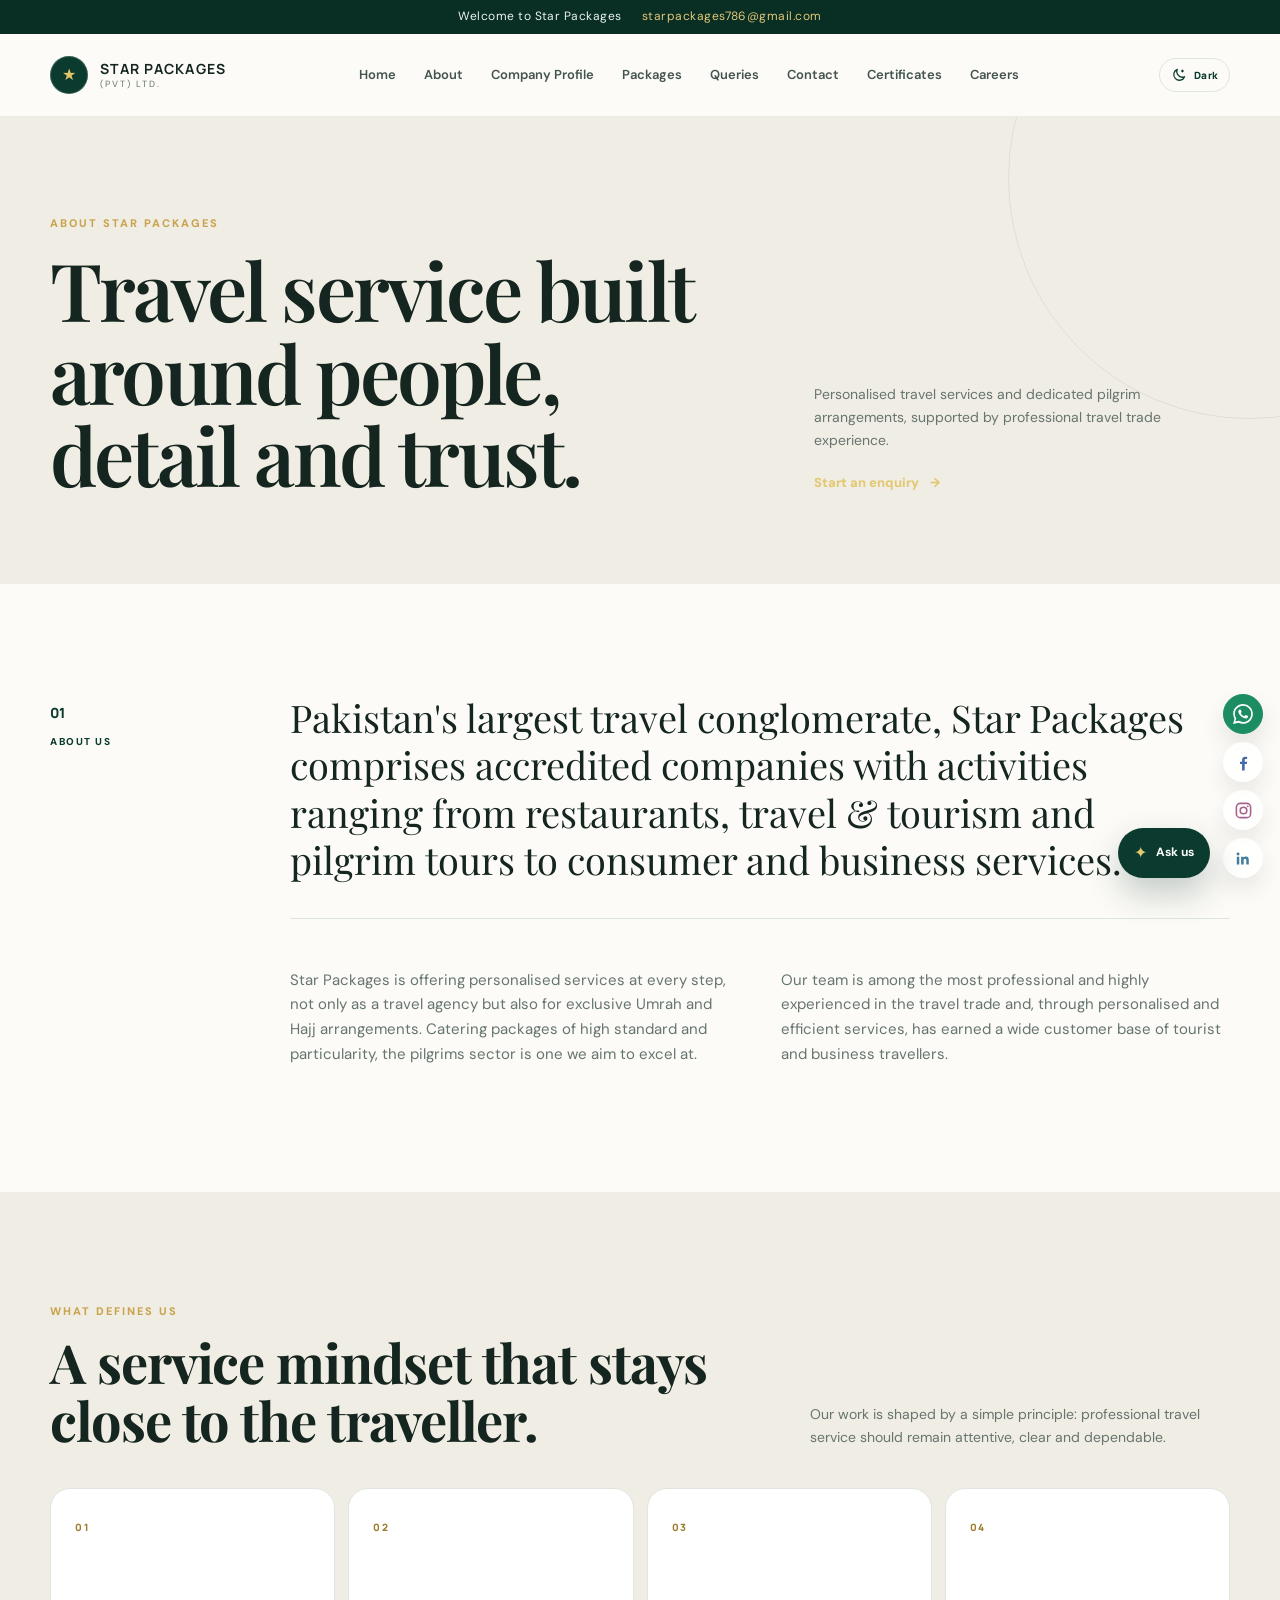
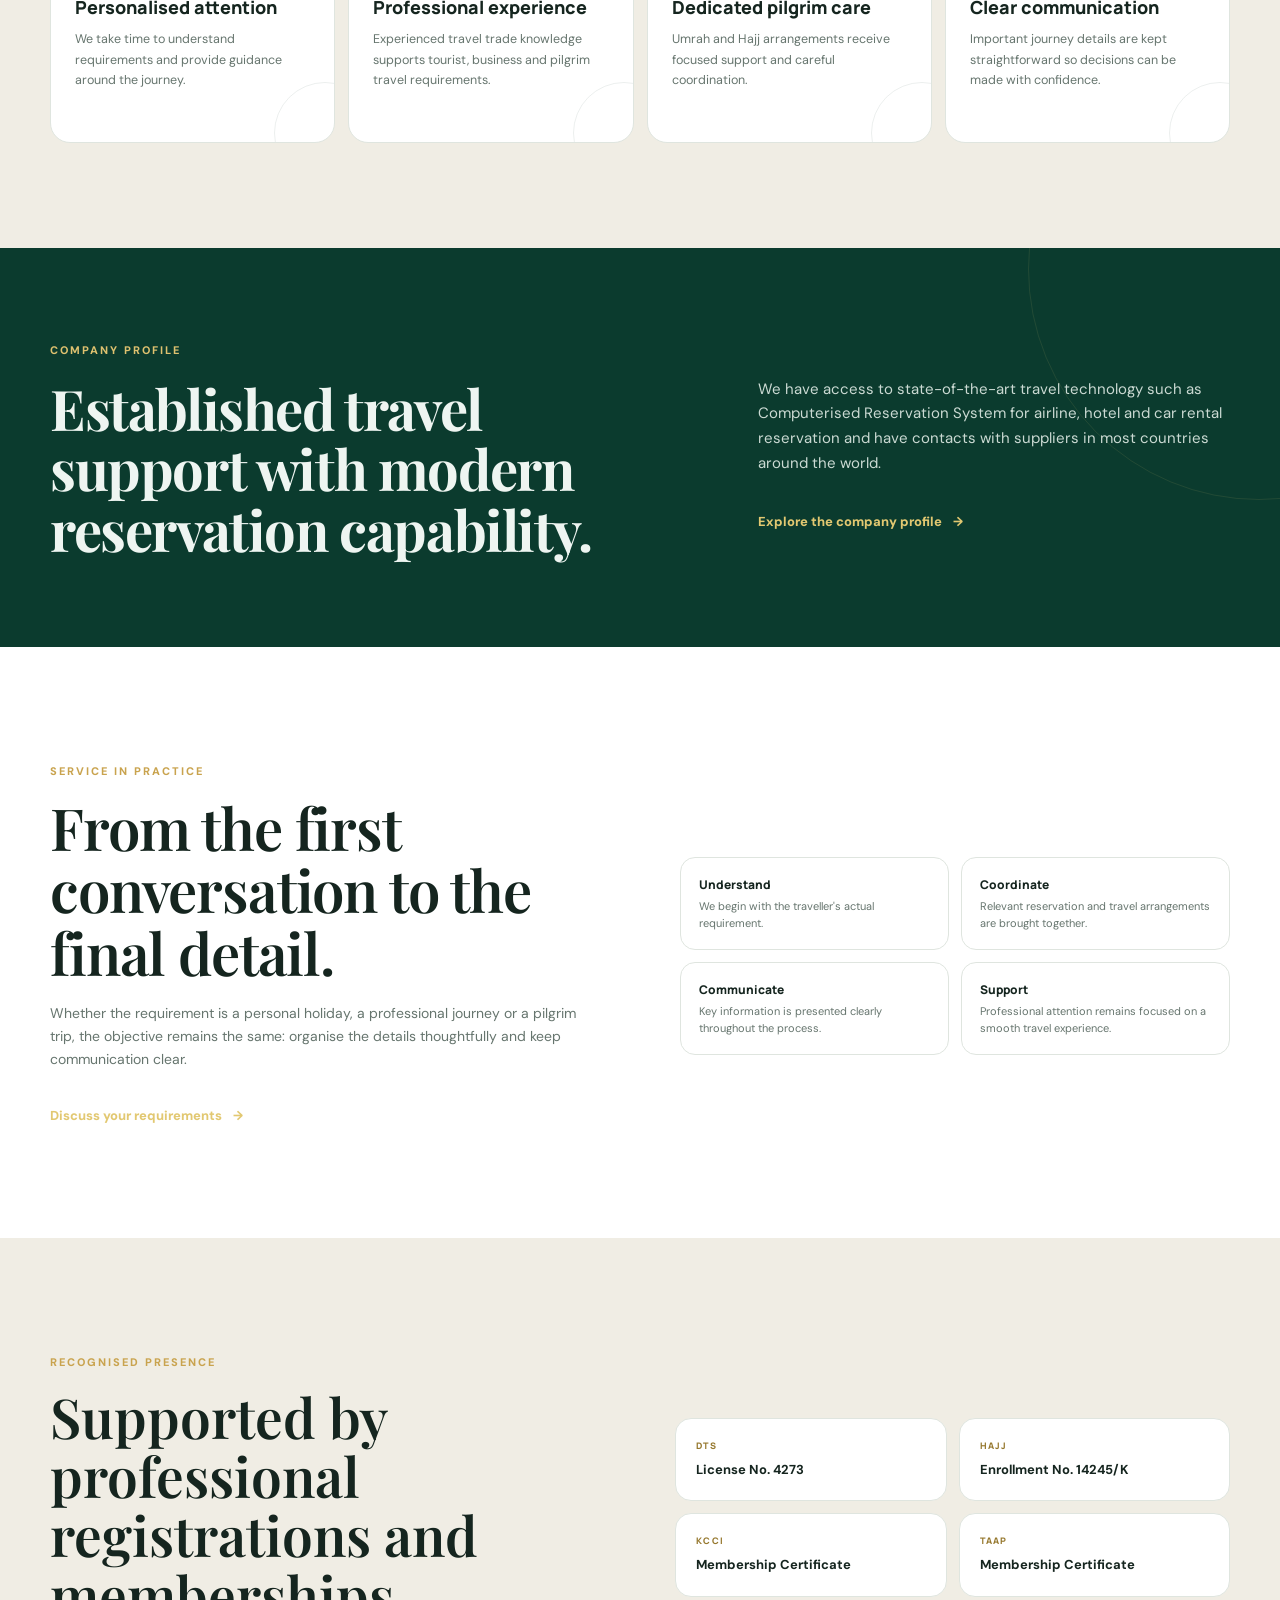
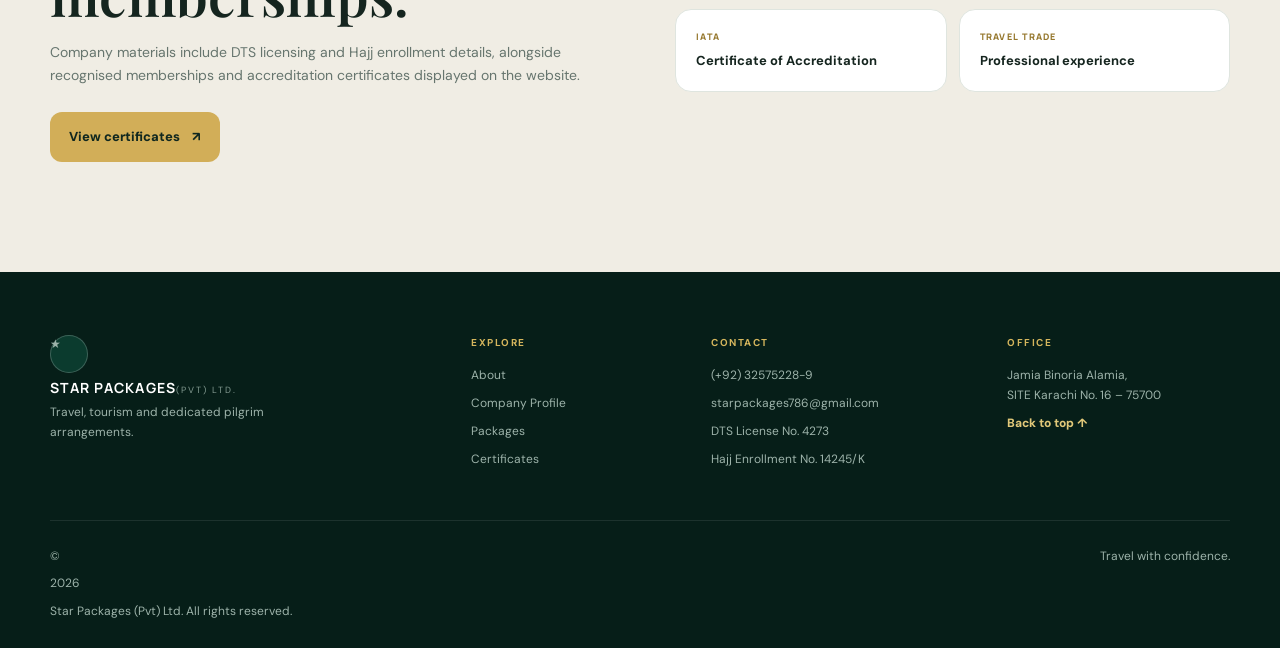
==== about.html @ fe45950a "Add files via upload" ====
<!doctype html>
<html lang="en">
<head>
  <meta charset="utf-8">
  <meta name="viewport" content="width=device-width,initial-scale=1">
  <meta name="description" content="Star Packages (Pvt) Ltd — travel, tourism, Umrah and Hajj arrangements in Karachi, Pakistan.">
  <meta name="theme-color" content="#0c3b2e">
  <title>About | Star Packages (Pvt) Ltd</title>
  <link rel="preconnect" href="https://fonts.googleapis.com">
  <link rel="preconnect" href="https://fonts.gstatic.com" crossorigin>
  <link href="https://fonts.googleapis.com/css2?family=DM+Sans:wght@400;500;600;700&family=Manrope:wght@500;600;700;800&family=Playfair+Display:wght@600;700&display=swap" rel="stylesheet">
  <link rel="stylesheet" href="styles.css">
  <script>
    (function(){try{var t=localStorage.getItem('sp-theme');document.documentElement.dataset.theme=t==='dark'?'dark':'light';}catch(e){document.documentElement.dataset.theme='light';}})();
  </script>

</head>
<body>
  <div class="announcement"><span>Welcome to Star Packages</span><a href="mailto:starpackages786@gmail.com">starpackages786@gmail.com</a></div>
<header class="site-header" id="top">
    <div class="container nav-shell">
      <a class="brand" href="index.html" aria-label="Star Packages home">
        <span class="brand-mark" aria-hidden="true"><span>★</span></span>
        <span class="brand-copy"><b>STAR PACKAGES</b><small>(PVT) LTD.</small></span>
      </a>
      <button class="menu-toggle" id="menuToggle" aria-label="Open navigation" aria-expanded="false">
        <span></span><span></span><span></span>
      </button>
      <nav class="main-nav" id="mainNav" aria-label="Primary navigation"><a href="index.html">Home</a><a href="about.html" aria-current="page">About</a><a href="profile.html">Company Profile</a><a href="packages.html">Packages</a><a href="queries.html">Queries</a><a href="contact.html">Contact</a><a href="certificates.html">Certificates</a><a href="careers.html">Careers</a></nav>
      <button class="theme-toggle" id="themeToggle" type="button" aria-label="Switch to dark mode" aria-pressed="false" title="Switch theme">
        <span class="theme-icon theme-icon-moon" aria-hidden="true">
          <svg viewBox="0 0 24 24" fill="none" stroke="currentColor" stroke-width="1.9" stroke-linecap="round" stroke-linejoin="round"><path d="M20.5 14.6A8.5 8.5 0 0 1 9.4 3.5 8.5 8.5 0 1 0 20.5 14.6Z"/><path d="M17.2 4.8v2.4M16 6h2.4"/></svg>
        </span>
        <span class="theme-icon theme-icon-sun" aria-hidden="true">
          <svg viewBox="0 0 24 24" fill="none" stroke="currentColor" stroke-width="1.8" stroke-linecap="round"><circle cx="12" cy="12" r="3.7"/><path d="M12 2.4v2.2M12 19.4v2.2M4.5 4.5l1.55 1.55M17.95 17.95l1.55 1.55M2.4 12h2.2M19.4 12h2.2M4.5 19.5l1.55-1.55M17.95 6.05l1.55-1.55"/></svg>
        </span>
        <span class="theme-toggle-label">Dark</span>
      </button>
    </div>
  </header>
  <main>
<section class="page-hero page-hero-light">
  <div class="container page-hero-grid">
    <div class="reveal"><span class="kicker">ABOUT STAR PACKAGES</span><h1>Travel service built around people, detail and trust.</h1></div>
    <div class="page-hero-aside reveal"><p>Personalised travel services and dedicated pilgrim arrangements, supported by professional travel trade experience.</p><a class="inline-link" href="queries.html">Start an enquiry <span>→</span></a></div>
  </div>
</section>

<section class="section intro about-intro" id="about">
  <div class="container two-col">
    <div class="section-label reveal"><span>01</span><small>ABOUT US</small></div>
    <div class="content-block reveal">
      <p class="lead">Pakistan's largest travel conglomerate, Star Packages comprises accredited companies with activities ranging from restaurants, travel & tourism and pilgrim tours to consumer and business services.</p>
      <div class="divider"></div>
      <div class="body-grid">
        <p>Star Packages is offering personalised services at every step, not only as a travel agency but also for exclusive Umrah and Hajj arrangements. Catering packages of high standard and particularity, the pilgrims sector is one we aim to excel at.</p>
        <p>Our team is among the most professional and highly experienced in the travel trade and, through personalised and efficient services, has earned a wide customer base of tourist and business travellers.</p>
      </div>
    </div>
  </div>
</section>

<section class="about-values" aria-labelledby="values-title">
  <div class="container">
    <div class="section-head reveal"><div><span class="kicker">WHAT DEFINES US</span><h2 id="values-title">A service mindset that stays close to the traveller.</h2></div><p>Our work is shaped by a simple principle: professional travel service should remain attentive, clear and dependable.</p></div>
    <div class="value-grid">
      <article class="value-card reveal tilt-card"><span>01</span><h3>Personalised attention</h3><p>We take time to understand requirements and provide guidance around the journey.</p></article>
      <article class="value-card reveal tilt-card"><span>02</span><h3>Professional experience</h3><p>Experienced travel trade knowledge supports tourist, business and pilgrim travel requirements.</p></article>
      <article class="value-card reveal tilt-card"><span>03</span><h3>Dedicated pilgrim care</h3><p>Umrah and Hajj arrangements receive focused support and careful coordination.</p></article>
      <article class="value-card reveal tilt-card"><span>04</span><h3>Clear communication</h3><p>Important journey details are kept straightforward so decisions can be made with confidence.</p></article>
    </div>
  </div>
</section>

<section class="profile-band profile-band-rich" id="profile">
  <div class="container profile-grid">
    <div class="reveal"><span class="kicker dark">COMPANY PROFILE</span><h2>Established travel support with modern reservation capability.</h2></div>
    <div class="profile-copy reveal"><p>We have access to state-of-the-art travel technology such as Computerised Reservation System for airline, hotel and car rental reservation and have contacts with suppliers in most countries around the world.</p><a class="inline-link" href="profile.html">Explore the company profile <span>→</span></a></div>
  </div>
</section>

<section class="section about-approach" aria-labelledby="approach-title">
  <div class="container feature-grid">
    <div class="feature-copy reveal"><span class="kicker">SERVICE IN PRACTICE</span><h2 id="approach-title">From the first conversation to the final detail.</h2><p>Whether the requirement is a personal holiday, a professional journey or a pilgrim trip, the objective remains the same: organise the details thoughtfully and keep communication clear.</p><a class="inline-link" href="queries.html">Discuss your requirements <span>→</span></a></div>
    <div class="feature-points about-points reveal">
      <div><b>Understand</b><span>We begin with the traveller's actual requirement.</span></div>
      <div><b>Coordinate</b><span>Relevant reservation and travel arrangements are brought together.</span></div>
      <div><b>Communicate</b><span>Key information is presented clearly throughout the process.</span></div>
      <div><b>Support</b><span>Professional attention remains focused on a smooth travel experience.</span></div>
    </div>
  </div>
</section>

<section class="section about-credentials" aria-labelledby="about-credentials-title">
  <div class="container about-credentials-grid">
    <div class="credential-copy reveal"><span class="kicker">RECOGNISED PRESENCE</span><h2 id="about-credentials-title">Supported by professional registrations and memberships.</h2><p>Company materials include DTS licensing and Hajj enrollment details, alongside recognised memberships and accreditation certificates displayed on the website.</p><a class="btn btn-primary magnetic" href="certificates.html">View certificates <span>↗</span></a></div>
    <div class="credential-list">
      <div class="reveal"><span>DTS</span><strong>License No. 4273</strong></div>
      <div class="reveal"><span>HAJJ</span><strong>Enrollment No. 14245/K</strong></div>
      <div class="reveal"><span>KCCI</span><strong>Membership Certificate</strong></div>
      <div class="reveal"><span>TAAP</span><strong>Membership Certificate</strong></div>
      <div class="reveal"><span>IATA</span><strong>Certificate of Accreditation</strong></div>
      <div class="reveal"><span>TRAVEL TRADE</span><strong>Professional experience</strong></div>
    </div>
  </div>
</section>
  </main>
  <footer class="site-footer">
    <div class="container footer-main">
      <div class="footer-brand"><a class="brand" href="index.html"><span class="brand-mark"><span>★</span></span><span class="brand-copy"><b>STAR PACKAGES</b><small>(PVT) LTD.</small></span></a><p>Travel, tourism and dedicated pilgrim arrangements.</p></div>
      <div><h4>Explore</h4><a href="about.html">About</a><a href="profile.html">Company Profile</a><a href="packages.html">Packages</a><a href="certificates.html">Certificates</a></div>
      <div><h4>Contact</h4><a href="tel:+9221325752289">(+92) 32575228-9</a><a href="mailto:starpackages786@gmail.com">starpackages786@gmail.com</a><span>DTS License No. 4273</span><span>Hajj Enrollment No. 14245/K</span></div>
      <div><h4>Office</h4><p>Jamia Binoria Alamia,<br>SITE Karachi No. 16 – 75700</p><a class="footer-up" href="#top">Back to top ↑</a></div>
    </div>
    <div class="container footer-bottom"><span>© <span id="year"></span> Star Packages (Pvt) Ltd. All rights reserved.</span><span>Travel with confidence.</span></div>
  </footer>
  <div class="social-rail" aria-label="Contact shortcuts">
    <a class="social wa" href="https://wa.me/9221325752289" target="_blank" rel="noopener" aria-label="WhatsApp" title="WhatsApp">
      <svg viewBox="0 0 24 24" aria-hidden="true"><path fill="currentColor" d="M20.5 3.5A11.9 11.9 0 0 0 12.02 0C5.5 0 .2 5.3.2 11.83c0 2.08.54 4.1 1.58 5.88L.1 24l6.44-1.64a11.8 11.8 0 0 0 5.47 1.35h.01c6.52 0 11.82-5.31 11.82-11.84 0-3.16-1.23-6.13-3.34-8.37Zm-8.48 18.05h-.01a9.74 9.74 0 0 1-4.96-1.36l-.36-.21-3.82.97 1.02-3.72-.23-.38a9.78 9.78 0 0 1-1.5-5.02c0-5.4 4.4-9.8 9.81-9.8a9.72 9.72 0 0 1 6.94 2.88 9.8 9.8 0 0 1 2.87 6.96c0 5.41-4.4 9.81-9.8 9.81Zm5.38-7.35c-.29-.15-1.7-.84-1.96-.94-.26-.1-.45-.15-.64.15-.19.29-.73.94-.9 1.13-.16.19-.33.22-.62.07-.29-.15-1.21-.45-2.3-1.42-.85-.76-1.42-1.69-1.58-1.98-.17-.29-.02-.45.12-.59.13-.13.29-.33.43-.5.14-.17.19-.29.29-.48.1-.19.05-.36-.02-.5-.07-.15-.64-1.54-.88-2.11-.23-.55-.47-.48-.64-.49h-.55c-.19 0-.5.07-.76.36-.26.29-1  .98-1 2.39 0 1.41 1.02 2.77 1.16 2.96.14.19 2.01 3.07 4.87 4.3.68.29 1.21.46 1.63.59.69.22 1.32.19 1.82.11.56-.08 1.7-.7 1.94-1.37.24-.67.24-1.25.17-1.37-.07-.12-.26-.19-.55-.34Z"/></svg>
    </a>
    <button class="social fb unconfigured" data-name="Facebook" type="button" aria-label="Facebook" title="Facebook">
      <svg viewBox="0 0 24 24" aria-hidden="true"><path fill="currentColor" d="M13.5 22v-8h2.7l.4-3h-3.1V9.1c0-.87.24-1.46 1.49-1.46h1.59V4.96c-.28-.04-1.25-.12-2.39-.12-2.36 0-3.98 1.44-3.98 4.09V11H7.5v3h2.71v8h3.29Z"/></svg>
    </button>
    <button class="social ig unconfigured" data-name="Instagram" type="button" aria-label="Instagram" title="Instagram">
      <svg viewBox="0 0 24 24" aria-hidden="true"><rect x="3" y="3" width="18" height="18" rx="5" fill="none" stroke="currentColor" stroke-width="2"/><circle cx="12" cy="12" r="4.2" fill="none" stroke="currentColor" stroke-width="2"/><circle cx="17.4" cy="6.7" r="1.15" fill="currentColor"/></svg>
    </button>
    <button class="social li unconfigured" data-name="LinkedIn" type="button" aria-label="LinkedIn" title="LinkedIn">
      <svg viewBox="0 0 24 24" aria-hidden="true"><path fill="currentColor" d="M5.1 8.15A1.85 1.85 0 1 1 5.1 4.45a1.85 1.85 0 0 1 0 3.7ZM3.55 19.55h3.1V9.7h-3.1v9.85ZM9 9.7h2.97v1.35h.04c.41-.78 1.42-1.6 2.93-1.6 3.13 0 3.71 2.06 3.71 4.74v5.36h-3.1v-4.75c0-1.13-.02-2.58-1.57-2.58-1.57 0-1.81 1.23-1.81 2.5v4.83H9V9.7Z"/></svg>
    </button>
  </div>
  <button class="chat-button" id="chatButton" aria-label="Open Star Packages FAQ assistant"><span>✦</span><b>Ask us</b></button>
  <aside class="chat-panel" id="chatPanel" aria-hidden="true">
    <div class="chat-top"><div><strong>Star Packages Assistant</strong><small>FAQ-based quick help</small></div><button id="chatClose" aria-label="Close assistant">×</button></div>
    <div class="chat-body" id="chatBody"><div class="chat-msg bot">Welcome. I can answer common questions about services, packages, certificates and contact information.</div></div>
    <div class="chat-options" id="chatOptions"><button data-question="What services does Star Packages provide?">Services</button><button data-question="How can I request Umrah package details?">Umrah packages</button><button data-question="Where is the office?">Office</button><button data-question="Which certificates are available?">Certificates</button></div>
  </aside>
  <div class="lightbox" id="lightbox" aria-hidden="true"><div class="lightbox-inner"><button id="lightboxClose" aria-label="Close document viewer">×</button><img id="lightboxImage" src="" alt=""></div></div>
  <div class="toast" id="toast" role="status" aria-live="polite"></div>
  <script src="script.js"></script>
</body>
</html>
---- styles.css ----
:root{--green:#0b3b2e;--green-2:#155b45;--green-3:#267d5e;--gold:#c9a34e;--cream:#f5f1e7;--paper:#fcfbf8;--ink:#15251f;--muted:#66756e;--line:#dfe5df;--shadow:0 20px 60px rgba(13,40,31,.09);--radius:22px;--max:1180px}
*{box-sizing:border-box}html{scroll-behavior:smooth}body{margin:0;font-family:'DM Sans',sans-serif;color:var(--ink);background:var(--paper);line-height:1.65}a{text-decoration:none;color:inherit}button,input,textarea{font:inherit}button{cursor:pointer}img{display:block;max-width:100%}.container{width:min(var(--max),calc(100% - 40px));margin-inline:auto}.announcement{height:34px;background:#092e24;color:#eaf3ef;display:flex;align-items:center;justify-content:center;gap:20px;font-size:12px;letter-spacing:.04em}.announcement a{color:#e3c778}.site-header{position:sticky;top:0;z-index:60;background:rgba(252,251,248,.92);backdrop-filter:blur(16px);border-bottom:1px solid rgba(11,59,46,.08)}.nav-shell{height:82px;display:flex;align-items:center;justify-content:space-between;gap:30px}.brand{display:flex;align-items:center;gap:12px}.brand-mark{width:38px;height:38px;border-radius:50%;display:grid;place-items:center;background:var(--green);color:#e5c568;box-shadow:inset 0 0 0 1px rgba(255,255,255,.2)}.brand-mark span{font-size:16px}.brand-copy{display:flex;flex-direction:column;line-height:1}.brand-copy b{font-family:'Manrope',sans-serif;letter-spacing:.09em;font-size:14px}.brand-copy small{margin-top:4px;color:var(--muted);font-size:9px;letter-spacing:.22em}.main-nav{display:flex;align-items:center;gap:4px}.main-nav a{padding:10px 12px;border-radius:10px;color:#43534d;font-size:13px;font-weight:600}.main-nav a:hover{background:#edf3ef;color:var(--green)}.menu-toggle{display:none;background:transparent;border:0}.menu-toggle span{display:block;width:24px;height:2px;background:var(--green);margin:5px 0}.hero{position:relative;min-height:720px;display:flex;align-items:center;overflow:hidden;background:#082b22;color:white}.hero-bg{position:absolute;inset:0;overflow:hidden;background:#082b22;transform:scale(1.03)}.hero-slide-layer{position:absolute;inset:-2%;background-size:cover;background-position:center;opacity:0;transform:scale(1.01) translate3d(calc(var(--hero-mx, 0px) * .18),calc(var(--hero-my, 0px) * .12),0);transition:opacity .65s ease,transform .9s cubic-bezier(.2,.7,.2,1);will-change:transform}.hero:hover .hero-slide-layer.visible{transform:scale(1.045) translate3d(var(--hero-mx, 0px),var(--hero-my, 0px),0)}.hero-slide-current{opacity:1}.hero-slide-next{opacity:0}.hero-slide-next.visible{opacity:1}.hero-slider-controls{position:absolute;z-index:5;right:32px;bottom:76px;display:flex;align-items:center;gap:10px;padding:8px 10px;border:1px solid rgba(255,255,255,.18);border-radius:999px;background:rgba(4,27,22,.34);backdrop-filter:blur(10px)}.hero-slider-btn{width:34px;height:34px;border:1px solid rgba(255,255,255,.3);border-radius:50%;background:rgba(255,255,255,.08);color:#fff;font-size:17px;display:grid;place-items:center;transition:.2s ease}.hero-slider-btn:hover{background:rgba(255,255,255,.18);transform:translateY(-1px)}.hero-slider-dots{display:flex;align-items:center;gap:6px}.hero-slider-dot{width:7px;height:7px;padding:0;border:0;border-radius:50%;background:rgba(255,255,255,.4);transition:.2s ease}.hero-slider-dot.active{width:20px;border-radius:999px;background:#e5c568}.hero-slider-controls[hidden]{display:none!important}.hero-overlay{position:absolute;inset:0;background:linear-gradient(90deg,rgba(4,27,22,.91) 0%,rgba(4,27,22,.7) 40%,rgba(4,27,22,.35) 72%,rgba(4,27,22,.52) 100%)}.geo{position:absolute;border:1px solid rgba(230,203,116,.14);border-radius:50%;width:460px;height:460px;right:-180px}.geo-a{top:80px}.geo-b{bottom:-290px;right:170px;width:580px;height:580px}.hero-content{position:relative;z-index:3}.hero-copy{max-width:700px;padding:100px 0 120px}.kicker{display:inline-flex;align-items:center;gap:10px;color:var(--gold);font-size:11px;font-weight:800;letter-spacing:.18em}.hero h1{font-family:'Playfair Display',serif;font-size:clamp(48px,7vw,84px);line-height:1.02;letter-spacing:-.035em;margin:24px 0 22px}.hero h1 em{color:#e7ce81;font-style:normal}.hero p{font-size:18px;max-width:620px;color:#e6eeea;margin:0}.hero-actions{display:flex;gap:12px;flex-wrap:wrap;margin:34px 0 28px}.btn{display:inline-flex;align-items:center;justify-content:center;gap:12px;border-radius:12px;padding:13px 18px;font-weight:800;font-size:13px;border:1px solid transparent;transition:.25s ease}.btn-primary{background:#d2ae58;color:#10271f}.btn-primary:hover{transform:translateY(-2px);box-shadow:0 10px 30px rgba(210,174,88,.25)}.btn-light{border-color:rgba(255,255,255,.4);color:#fff;background:rgba(255,255,255,.06)}.btn-light:hover{background:rgba(255,255,255,.14)}.hero-note{font-size:12px;color:#d9e8e1;display:flex;align-items:center;gap:9px}.dot{width:7px;height:7px;border-radius:50%;background:#e5c568;display:inline-block}.hero-bottom{position:absolute;left:0;right:0;bottom:0;border-top:1px solid rgba(255,255,255,.13);background:rgba(0,20,15,.22)}.hero-trust{height:58px;display:flex;align-items:center;gap:22px;font-size:11px;color:#d9e8e1;justify-content:flex-start}.hero-trust i{width:4px;height:4px;background:#d2ae58;border-radius:50%}.section{padding:110px 0}.two-col{display:grid;grid-template-columns:180px 1fr;gap:60px}.section-label{padding-top:7px;color:var(--green);display:flex;flex-direction:column;gap:10px}.section-label span{font-family:'Manrope';font-weight:800;font-size:14px}.section-label small{font-size:10px;letter-spacing:.15em;font-weight:800}.lead{font-family:'Playfair Display',serif;font-size:clamp(24px,3vw,38px);line-height:1.25;margin:0;max-width:900px}.divider{height:1px;background:var(--line);margin:34px 0}.body-grid{display:grid;grid-template-columns:1fr 1fr;gap:42px;color:var(--muted);font-size:15px}.profile-band{background:var(--green);color:#eef5f1;padding:88px 0}.profile-grid{display:grid;grid-template-columns:1.15fr .85fr;gap:70px;align-items:center}.kicker.dark{color:#dec16f}.profile-grid h2{font-family:'Playfair Display',serif;font-size:clamp(36px,5vw,56px);line-height:1.08;margin:16px 0 0;letter-spacing:-.025em}.profile-copy{color:#cbdad3;font-size:15px}.inline-link{display:inline-flex;gap:11px;margin-top:20px;color:#e2c871;font-weight:800;font-size:13px}.section-head{display:flex;justify-content:space-between;gap:50px;align-items:end;margin-bottom:38px}.section-head h2{font-family:'Playfair Display',serif;font-size:clamp(34px,5vw,54px);margin:10px 0 0;line-height:1.08;letter-spacing:-.02em}.section-head>p{max-width:420px;color:var(--muted);font-size:14px;margin:0}.service-grid{display:grid;grid-template-columns:repeat(4,1fr);gap:14px}.service-card{background:white;border:1px solid var(--line);border-radius:18px;padding:26px;min-height:240px;box-shadow:0 10px 35px rgba(18,48,37,.035);position:relative;overflow:hidden}.service-card-main{background:linear-gradient(160deg,#0b3b2e,#1b644d);color:white;border-color:transparent}.service-no{font-family:'Manrope';font-weight:800;color:var(--gold);font-size:11px;letter-spacing:.14em}.service-card h3{font-size:20px;margin:50px 0 10px;font-family:'Manrope'}.service-card p{color:var(--muted);font-size:13px}.service-card-main p{color:#cfe0d9}.service-card a{position:absolute;left:26px;bottom:24px;font-size:12px;font-weight:800;color:#e1c778}.packages-section{background:#f0ede4}.small-note{font-size:11px;color:#7b847f}.availability-grid{display:grid;grid-template-columns:1fr 1fr;gap:14px;margin-bottom:58px}.availability-card{background:white;border:1px solid var(--line);border-radius:18px;padding:24px 28px;display:flex;align-items:center;justify-content:space-between;gap:20px}.availability-card h3{margin:7px 0 0;font-size:18px}.availability-card strong{color:#8c635e;font-size:12px;letter-spacing:.08em}.mini{font-size:10px;font-weight:800;letter-spacing:.15em;color:var(--green-3)}.umrah-heading{display:flex;justify-content:space-between;gap:30px;align-items:end;margin-bottom:22px}.umrah-heading h3{margin:8px 0 0;font-family:'Playfair Display',serif;font-size:35px}.umrah-heading p{max-width:430px;color:var(--muted);font-size:13px}.package-doc-grid{display:grid;grid-template-columns:1fr 1fr;gap:18px}.package-doc{background:white;border:1px solid var(--line);border-radius:22px;overflow:hidden;display:grid;grid-template-columns:46% 54%;min-height:420px}.doc-image,.cert-image{border:0;background:#f4f1e8;padding:18px;overflow:hidden;text-align:left;display:grid;place-items:center}.doc-image img{width:100%;height:100%;object-fit:contain;object-position:center;background:#fff;box-shadow:0 8px 22px rgba(18,48,37,.08)}.doc-copy{padding:28px 28px 26px}.doc-copy h3{font-size:25px;margin:8px 0 10px;font-family:'Manrope'}.doc-copy p{font-size:13px;color:var(--muted)}.doc-copy ul{margin:16px 0 20px;padding-left:18px;color:#4f6059;font-size:12px}.doc-copy li{margin:6px 0}.text-btn,.pdf-link{background:transparent;border:0;color:var(--green-2);font-size:12px;font-weight:800;padding:0}.doc-copy .text-btn{display:inline-flex;align-items:center;justify-content:center;gap:8px;padding:10px 14px;border:1px solid #b99a4b;border-radius:10px;background:#fffaf0;color:#765d1c;box-shadow:0 4px 12px rgba(118,93,28,.08);transition:.2s ease}.doc-copy .text-btn:hover{background:#d2ae58;border-color:#d2ae58;color:#10271f;transform:translateY(-1px);box-shadow:0 8px 18px rgba(210,174,88,.22)}.doc-copy .text-btn:focus-visible{outline:3px solid rgba(210,174,88,.35);outline-offset:2px}.pdf-link{padding-left:14px;color:#997a2c}.credentials{background:white}.cert-grid{display:grid;grid-template-columns:repeat(4,1fr);gap:14px}.cert-card{border:1px solid var(--line);background:#fbfaf6;border-radius:18px;overflow:hidden}.cert-image{width:100%;height:260px}.cert-image img{width:100%;height:100%;object-fit:cover;object-position:center}.cert-copy{padding:18px}.cert-copy>span{font-size:10px;color:var(--gold);font-weight:800;letter-spacing:.15em}.cert-copy h3{font-size:16px;margin:6px 0 15px}.cert-actions{display:flex;align-items:center}.query-section{padding:70px 0;background:#dfe9e1}.query-wrap{display:grid;grid-template-columns:1fr auto;gap:35px;align-items:center}.query-wrap h2{font-family:'Playfair Display',serif;font-size:45px;margin:10px 0 8px}.query-wrap p{color:#52655c;margin:0}.query-email{min-width:370px;background:var(--green);color:white;border-radius:18px;padding:22px 24px;display:grid;grid-template-columns:1fr auto;gap:5px 15px}.query-email span:first-child{color:#d7c071;font-size:10px;font-weight:800;letter-spacing:.15em}.query-email strong{font-size:16px}.query-email span:last-child{grid-row:1 / span 2;grid-column:2;align-self:center;color:#d7c071;font-size:20px}.contact-section{background:#0b3b2e;color:white}.contact-grid{display:grid;grid-template-columns:1fr 1fr;gap:80px}.contact-intro h2{font-family:'Playfair Display',serif;font-size:clamp(38px,5vw,60px);line-height:1.05;margin:12px 0 20px}.contact-intro>p{color:#cfe0d9;max-width:540px}.contact-list{display:grid;grid-template-columns:1fr 1fr;gap:18px;margin-top:34px}.contact-list a,.contact-list div{padding-top:15px;border-top:1px solid rgba(255,255,255,.13)}.contact-list small{display:block;color:#a9c2b8;font-size:10px;letter-spacing:.12em;text-transform:uppercase}.contact-list strong{display:block;margin-top:6px;font-size:13px;color:#f1f6f4}.enquiry-form{background:#f8f7f1;color:var(--ink);border-radius:22px;padding:30px;box-shadow:var(--shadow)}.form-heading span{font-size:10px;font-weight:800;color:var(--gold);letter-spacing:.15em}.form-heading h3{font-family:'Playfair Display',serif;font-size:32px;margin:6px 0 22px}.enquiry-form label{display:block;font-size:11px;font-weight:700;color:#50615a;margin-top:13px}.enquiry-form input,.enquiry-form textarea{width:100%;border:1px solid #d7ded8;border-radius:10px;background:white;padding:11px 12px;margin-top:7px;outline:none;color:var(--ink)}.enquiry-form input:focus,.enquiry-form textarea:focus{border-color:#7aa391;box-shadow:0 0 0 3px rgba(38,125,94,.1)}.enquiry-form .btn{margin-top:17px;width:100%}.form-hint{font-size:10px;color:#7d8781;margin:10px 0 0;text-align:center}.careers{background:#f2eee5}.career-box{display:flex;align-items:center;justify-content:space-between;gap:40px}.career-box h2{font-family:'Playfair Display',serif;font-size:45px;margin:10px 0 0}.career-box p{color:var(--muted);font-size:13px}.site-footer{background:#061e18;color:#dce8e2;padding-top:55px}.footer-main{display:grid;grid-template-columns:1.35fr .7fr .9fr .8fr;gap:45px;padding-bottom:42px}.footer-brand p{color:#9db3aa;font-size:12px;max-width:240px;margin-top:16px}.site-footer h4{font-size:10px;letter-spacing:.15em;color:#d5b65d;text-transform:uppercase;margin:8px 0 15px}.site-footer>div a,.site-footer>div span,.site-footer>div p{display:block;color:#9db3aa;font-size:12px;margin:8px 0}.site-footer .brand-copy b{color:#fff}.site-footer .brand-copy small{color:#839a91}.footer-up{color:#e1c879!important;font-weight:800}.footer-bottom{border-top:1px solid rgba(255,255,255,.09);padding:18px 0;display:flex;justify-content:space-between;gap:20px;font-size:10px;color:#769086}.social-rail{position:fixed;right:17px;bottom:22px;z-index:50;display:flex;flex-direction:column;gap:8px}.social{width:40px;height:40px;border-radius:50%;border:1px solid rgba(255,255,255,.6);display:grid;place-items:center;font-size:11px;font-weight:800;box-shadow:0 12px 25px rgba(0,0,0,.1);background:white;color:var(--green)}.social.wa{background:#1c8d62;color:white;border-color:#1c8d62}.social.fb{color:#234f9b}.social.ig{color:#9b477d}.social.li{color:#21678d}.unconfigured{opacity:.85}.chat-button{position:fixed;right:70px;bottom:22px;z-index:51;border:0;border-radius:999px;background:var(--green);color:white;padding:12px 16px;display:flex;gap:9px;align-items:center;box-shadow:0 15px 35px rgba(6,38,29,.23)}.chat-button span{color:#e4c96f}.chat-button b{font-size:12px}.chat-panel{position:fixed;right:70px;bottom:78px;width:min(360px,calc(100vw - 28px));background:white;border:1px solid var(--line);border-radius:20px;z-index:52;box-shadow:0 25px 70px rgba(17,40,31,.18);opacity:0;transform:translateY(12px) scale(.98);pointer-events:none;transition:.2s}.chat-panel.open{opacity:1;transform:none;pointer-events:auto}.chat-top{padding:16px 17px;background:var(--green);color:white;border-radius:20px 20px 0 0;display:flex;justify-content:space-between;align-items:center}.chat-top strong{display:block;font-size:13px}.chat-top small{display:block;color:#b8cdc5;font-size:10px;margin-top:3px}.chat-top button{border:0;background:transparent;color:white;font-size:22px}.chat-body{max-height:260px;overflow:auto;padding:16px}.chat-msg{padding:10px 12px;border-radius:12px;font-size:12px;margin-bottom:9px;max-width:85%}.chat-msg.bot{background:#eef4f0;color:#37554a}.chat-msg.user{margin-left:auto;background:#e3d199;color:#213b31}.chat-options{display:flex;flex-wrap:wrap;gap:7px;padding:0 16px 16px}.chat-options button{border:1px solid #d8e2dc;background:#fff;border-radius:999px;padding:8px 10px;color:var(--green);font-size:11px}.lightbox{position:fixed;inset:0;z-index:100;background:rgba(3,17,13,.88);display:grid;place-items:center;padding:28px;opacity:0;pointer-events:none;transition:.2s}.lightbox.open{opacity:1;pointer-events:auto}.lightbox-inner{position:relative;width:100%;height:100%;min-width:0;min-height:0;display:grid;place-items:center}.lightbox img{display:block;width:auto;height:auto;max-width:calc(100vw - 80px);max-height:calc(100vh - 80px);min-width:0;min-height:0;object-fit:contain;box-shadow:0 30px 100px rgba(0,0,0,.3);background:white}.lightbox-inner>button{position:absolute;right:-4px;top:-12px;width:38px;height:38px;border-radius:50%;border:0;background:white;color:var(--green);font-size:25px;z-index:2}.toast{position:fixed;left:50%;bottom:22px;transform:translate(-50%,20px);background:#10261f;color:white;padding:11px 14px;border-radius:10px;font-size:11px;opacity:0;pointer-events:none;transition:.2s;z-index:110}.toast.show{opacity:1;transform:translate(-50%,0)}
.price-table{margin:18px 0 18px;border:1px solid var(--line);border-radius:12px;overflow:hidden;font-size:10px}.price-table>div{display:grid;grid-template-columns:1.1fr repeat(4,1fr);border-top:1px solid var(--line)}.price-table>div:first-child{border-top:0;background:#f3f5f1;font-weight:800;color:var(--green)}.price-table.compact>div{grid-template-columns:1.25fr 1fr 1fr}.price-table span,.price-table b{padding:7px 6px}.price-table b{font-weight:800}.price-table span{color:#55655e}.price-table div:not(:first-child) span:not(:first-child){white-space:nowrap}@media (max-width:1000px){.main-nav{gap:0}.main-nav a{font-size:11px;padding:9px}.service-grid,.cert-grid{grid-template-columns:repeat(2,1fr)}.package-doc-grid{grid-template-columns:1fr}.footer-main{grid-template-columns:1.2fr 1fr 1fr}.footer-main>div:last-child{display:none}.contact-grid{gap:45px}.profile-grid{grid-template-columns:1fr 1fr}}
@media (max-width:760px){
  .price-table{width:100%;margin:18px 0;font-size:8px;overflow:hidden;border-radius:11px}
  .price-table>div{min-width:0;width:100%;grid-template-columns:50px repeat(4,minmax(0,1fr))}
  .price-table span,.price-table b{padding:7px 2px;min-width:0;overflow:visible;text-overflow:clip;box-sizing:border-box}
  .price-table b{font-size:7.5px;line-height:1.15;white-space:normal;text-align:center;overflow-wrap:anywhere;word-break:normal}
  .price-table span{font-size:7.5px;line-height:1.15;white-space:normal;text-align:center;overflow-wrap:anywhere;word-break:normal;letter-spacing:-.15px}
  .price-table span:first-child{text-align:left;letter-spacing:0}
  .price-table div:not(:first-child) span:not(:first-child){white-space:normal}
  .price-table.compact>div{min-width:0;width:100%;grid-template-columns:1.25fr 1fr 1.15fr}
  .price-table.compact b,.price-table.compact span{font-size:8px}
}

@media (max-width:760px){.container{width:min(var(--max),calc(100% - 28px))}.announcement{padding:0 14px;font-size:10px}.announcement a{display:none}.nav-shell{height:70px}.menu-toggle{display:block}.main-nav{position:absolute;left:14px;right:14px;top:76px;background:rgba(252,251,248,.98);backdrop-filter:blur(16px);border:1px solid var(--line);border-radius:15px;padding:8px;display:grid;opacity:0;pointer-events:none;transform:translateY(-7px);transition:.2s;box-shadow:var(--shadow)}.main-nav.open{opacity:1;pointer-events:auto;transform:none}.main-nav a{padding:12px}.hero{min-height:700px}.hero-copy{padding:100px 0 120px}.hero p{font-size:16px}.hero-trust{overflow:hidden;white-space:nowrap;gap:12px;font-size:9px}.geo-a{right:-310px}.geo-b{right:-150px}.two-col,.profile-grid,.query-wrap,.contact-grid{grid-template-columns:1fr}.section{padding:80px 0}.section-label{padding:0 0 22px;flex-direction:row;gap:15px;align-items:center}.body-grid{grid-template-columns:1fr;gap:14px}.section-head{display:block}.section-head>p{margin-top:17px}.service-grid,.cert-grid,.availability-grid{grid-template-columns:1fr}.service-card{min-height:200px}.package-doc{grid-template-columns:1fr}.doc-image{height:340px;padding:14px}.doc-image img{width:100%;height:100%}.availability-card{align-items:flex-start;flex-direction:column}.umrah-heading{display:block}.query-wrap h2{font-size:38px}.query-email{min-width:0;margin-top:24px}.contact-list{grid-template-columns:1fr}.footer-main{grid-template-columns:1fr 1fr}.footer-brand{grid-column:1/-1}.footer-bottom{flex-direction:column}.hero-slider-controls{right:14px;bottom:68px}.hero-slider-dot{width:6px;height:6px}.hero-slider-dot.active{width:18px}.social-rail{right:12px;bottom:12px}.chat-button{right:65px;bottom:12px}.chat-panel{right:12px;bottom:67px}.career-box{display:block}.career-box p{margin-top:16px}}
@media (max-width:450px){.hero h1{font-size:46px}.hero-actions .btn{width:100%}.cert-image{height:310px}.doc-image{height:360px}.footer-main{grid-template-columns:1fr}}

/* FINAL MOBILE PRICE TABLE FIX */
@media (max-width:760px){
  .doc-copy{min-width:0;overflow:hidden}
  .price-table{display:block;width:100%;max-width:100%;min-width:0;overflow:hidden;font-size:7px}
  .price-table>div{display:grid;width:100%;min-width:0;max-width:100%;grid-template-columns:42px repeat(4,minmax(0,1fr)) !important}
  .price-table>div>*{min-width:0 !important;width:auto !important;max-width:100%;box-sizing:border-box;overflow:hidden}
  .price-table span,.price-table b{padding:7px 1px !important;font-size:6.8px !important;line-height:1.15;white-space:normal !important;overflow-wrap:anywhere;word-break:break-word;text-align:center}
  .price-table span:first-child,.price-table b:first-child{text-align:left;white-space:nowrap !important;overflow-wrap:normal;word-break:normal}
  .price-table.compact>div{grid-template-columns:minmax(0,1.25fr) minmax(0,1fr) minmax(0,1.15fr) !important}
  .price-table.compact span,.price-table.compact b{font-size:7.2px !important}
}

/* FINAL OVERRIDE: force every mobile price cell to stay inside its grid track */
@media (max-width:760px){
  .price-table,
  .price-table > div{
    width:100% !important;
    max-width:100% !important;
    min-width:0 !important;
  }

  .price-table > div{
    grid-template-columns:42px repeat(4,minmax(0,1fr)) !important;
  }

  .price-table > div > *{
    min-width:0 !important;
    max-width:100% !important;
    width:100% !important;
    overflow:hidden !important;
    box-sizing:border-box !important;
  }

  /* This selector intentionally matches the older, more-specific nowrap rule. */
  .price-table div:not(:first-child) span:not(:first-child){
    white-space:normal !important;
    overflow-wrap:anywhere !important;
    word-break:break-all !important;
    text-overflow:clip !important;
  }

  .price-table span,
  .price-table b{
    display:block !important;
    padding:7px 1px !important;
    font-size:6.5px !important;
    line-height:1.15 !important;
    letter-spacing:-0.25px !important;
    text-align:center !important;
  }

  .price-table > div:first-child b{
    font-size:6.7px !important;
    letter-spacing:-0.15px !important;
    white-space:normal !important;
    overflow-wrap:anywhere !important;
    word-break:break-word !important;
  }

  .price-table > div > :first-child{
    text-align:left !important;
    white-space:nowrap !important;
    word-break:normal !important;
    overflow-wrap:normal !important;
    font-size:6.7px !important;
    letter-spacing:0 !important;
  }

  .price-table.compact > div{
    grid-template-columns:minmax(0,1.25fr) minmax(0,1fr) minmax(0,1.15fr) !important;
  }
}


/* FINAL MOBILE PACKAGE TABLE FIX: horizontal scrolling */
@media (max-width:760px){
  .doc-copy{min-width:0;overflow:visible}
  .price-table{
    display:block !important;
    width:100% !important;
    max-width:100% !important;
    min-width:0 !important;
    overflow-x:auto !important;
    overflow-y:hidden !important;
    -webkit-overflow-scrolling:touch;
    scrollbar-width:auto;
    scrollbar-color:#8ea39a #edf1ee;
    border-radius:11px;
    overscroll-behavior-x:contain;
  }
  .price-table::-webkit-scrollbar{height:10px}
  .price-table::-webkit-scrollbar-track{background:#edf1ee;border-radius:999px}
  .price-table::-webkit-scrollbar-thumb{background:#8ea39a;border-radius:999px;border:2px solid #edf1ee}
  .price-table::-webkit-scrollbar-thumb:hover{background:#607a70}
  .price-table>div{
    width:520px !important;
    min-width:520px !important;
    max-width:none !important;
    grid-template-columns:72px repeat(4,112px) !important;
  }
  .price-table>div>*{
    min-width:0 !important;
    width:auto !important;
    max-width:none !important;
    overflow:visible !important;
    text-overflow:clip !important;
    box-sizing:border-box;
  }
  .price-table span,.price-table b{
    white-space:nowrap !important;
    overflow:visible !important;
    overflow-wrap:normal !important;
    word-break:normal !important;
    text-overflow:clip !important;
    font-size:8px !important;
    line-height:1.2;
    padding:8px 6px !important;
    text-align:center;
  }
  .price-table span:first-child,.price-table b:first-child{text-align:left}
  .price-table.compact>div{
    width:360px !important;
    min-width:360px !important;
    grid-template-columns:120px 112px 128px !important;
  }
}

/* V8: dedicated, always-scrollable mobile package table wrapper */
.price-table-scroll{width:100%;max-width:100%;margin:18px 0;overflow-x:auto;overflow-y:hidden;border:1px solid var(--line);border-radius:12px;background:#fff;-webkit-overflow-scrolling:touch;overscroll-behavior-x:contain;scrollbar-width:auto;scrollbar-color:#7f958b #e9eeeb;}
.price-table-scroll .price-table{margin:0;border:0;border-radius:0;width:auto;max-width:none;min-width:0;overflow:visible;}
.price-table-scroll::-webkit-scrollbar{height:12px;display:block}
.price-table-scroll::-webkit-scrollbar-track{background:#e9eeeb;border-radius:999px}
.price-table-scroll::-webkit-scrollbar-thumb{background:#7f958b;border-radius:999px;border:2px solid #e9eeeb;min-width:55px}
.price-table-scroll::-webkit-scrollbar-thumb:hover{background:#536e63}
@media (max-width:760px){
  .price-table-scroll{display:block !important;overflow-x:scroll !important;overflow-y:hidden !important;}
  .price-table-scroll .price-table{width:520px !important;min-width:520px !important;max-width:none !important;}
  .price-table-scroll .price-table.compact{width:360px !important;min-width:360px !important;}
  .price-table-scroll .price-table>div{width:520px !important;min-width:520px !important;max-width:none !important;grid-template-columns:72px repeat(4,112px) !important;}
  .price-table-scroll .price-table.compact>div{width:360px !important;min-width:360px !important;max-width:none !important;grid-template-columns:120px 112px 128px !important;}
  .price-table-scroll .price-table>div>*{width:auto !important;min-width:0 !important;max-width:none !important;overflow:visible !important;white-space:nowrap !important;word-break:normal !important;overflow-wrap:normal !important;}
  .price-table-scroll .price-table span,.price-table-scroll .price-table b{font-size:8px !important;padding:8px 6px !important;}
}


/* FINAL TABLE ALIGNMENT: semantic table layout keeps every heading and value on the same column axis. */
.price-table-scroll{width:100%;max-width:100%;margin:18px 0;overflow-x:auto;overflow-y:hidden;border:1px solid var(--line);border-radius:12px;background:#fff;-webkit-overflow-scrolling:touch;scrollbar-width:auto;scrollbar-color:#7f958b #e9eeeb;}
.price-table-scroll::-webkit-scrollbar{height:12px}
.price-table-scroll::-webkit-scrollbar-track{background:#e9eeeb;border-radius:999px}
.price-table-scroll::-webkit-scrollbar-thumb{background:#7f958b;border-radius:999px;border:2px solid #e9eeeb}
.price-table-scroll::-webkit-scrollbar-thumb:hover{background:#536e63}
.price-table-scroll .price-table{display:table;width:100%;min-width:0;margin:0;border:0;border-collapse:collapse;border-spacing:0;table-layout:fixed;font-size:10px;}
.price-table-scroll .price-table col.col-room{width:14%;}
.price-table-scroll .price-table th,
.price-table-scroll .price-table td{padding:8px 7px;border-top:1px solid var(--line);vertical-align:middle;line-height:1.2;box-sizing:border-box;}
.price-table-scroll .price-table thead th{border-top:0;background:#f3f5f1;color:var(--green);font-weight:800;text-align:center;white-space:normal;}
.price-table-scroll .price-table tbody th{font-weight:500;color:#55655e;text-align:left;white-space:nowrap;}
.price-table-scroll .price-table tbody td{color:#55655e;text-align:center;white-space:nowrap;}
.price-table-scroll .price-table.compact{min-width:0;}
.price-table-scroll .price-table.compact col:nth-child(1){width:42%;}
.price-table-scroll .price-table.compact col:nth-child(2){width:28%;}
.price-table-scroll .price-table.compact col:nth-child(3){width:30%;}
.price-table-scroll .price-table.compact tbody th{text-align:left;}

@media (max-width:760px){
  .price-table-scroll{overflow-x:auto !important;overflow-y:hidden !important;}
  .price-table-scroll .price-table{width:520px !important;min-width:520px !important;table-layout:fixed !important;font-size:8px !important;}
  .price-table-scroll .price-table col.col-room{width:72px !important;}
  .price-table-scroll .price-table col:not(.col-room){width:112px !important;}
  .price-table-scroll .price-table th,
  .price-table-scroll .price-table td{padding:8px 6px !important;font-size:8px !important;white-space:nowrap !important;overflow:visible !important;text-overflow:clip !important;}
  .price-table-scroll .price-table thead th{text-align:center !important;}
  .price-table-scroll .price-table tbody th{text-align:left !important;}
  .price-table-scroll .price-table tbody td{text-align:center !important;}
  .price-table-scroll .price-table.compact{width:360px !important;min-width:360px !important;}
  .price-table-scroll .price-table.compact col:nth-child(1){width:120px !important;}
  .price-table-scroll .price-table.compact col:nth-child(2){width:112px !important;}
  .price-table-scroll .price-table.compact col:nth-child(3){width:128px !important;}
}


/* V10 FINAL: readable package tables with horizontal scrolling on narrow screens. */
.price-table-scroll{width:100%;max-width:100%;overflow-x:auto;overflow-y:hidden;-webkit-overflow-scrolling:touch;scrollbar-width:auto;scrollbar-color:#7f958b #e9eeeb;border:1px solid var(--line);border-radius:12px;background:#fff;}
.price-table-scroll::-webkit-scrollbar{height:12px;display:block}
.price-table-scroll::-webkit-scrollbar-track{background:#e9eeeb;border-radius:999px}
.price-table-scroll::-webkit-scrollbar-thumb{background:#7f958b;border-radius:999px;border:2px solid #e9eeeb}
.price-table-scroll .price-table{display:table!important;width:max-content!important;min-width:700px!important;max-width:none!important;margin:0!important;border:0!important;border-collapse:collapse!important;border-spacing:0!important;table-layout:fixed!important;font-size:10px!important;overflow:visible!important;}
.price-table-scroll .price-table col.col-room{width:110px!important}
.price-table-scroll .price-table col:not(.col-room){width:147px!important}
.price-table-scroll .price-table th,
.price-table-scroll .price-table td{padding:10px 10px!important;box-sizing:border-box!important;border-top:1px solid var(--line)!important;vertical-align:middle!important;line-height:1.25!important;overflow:visible!important;text-overflow:clip!important;white-space:nowrap!important;}
.price-table-scroll .price-table thead th{border-top:0!important;background:#f3f5f1!important;color:var(--green)!important;font-weight:800!important;text-align:center!important;white-space:nowrap!important;}
.price-table-scroll .price-table tbody th{font-weight:600!important;color:#55655e!important;text-align:left!important;}
.price-table-scroll .price-table tbody td{color:#55655e!important;text-align:center!important;font-weight:500!important;}
.price-table-scroll .price-table.compact{min-width:500px!important;width:max-content!important;}
.price-table-scroll .price-table.compact col:nth-child(1){width:160px!important}
.price-table-scroll .price-table.compact col:nth-child(2){width:150px!important}
.price-table-scroll .price-table.compact col:nth-child(3){width:190px!important}
@media (max-width:760px){
  .price-table-scroll{overflow-x:scroll!important}
  .price-table-scroll .price-table{min-width:700px!important}
  .price-table-scroll .price-table.compact{min-width:500px!important}
  .price-table-scroll .price-table th,.price-table-scroll .price-table td{font-size:9px!important;padding:9px 10px!important}
}


/* ---------------------------------------------------------------
   Premium motion layer — page content only; hero slideshow preserved
   --------------------------------------------------------------- */
:root{--motion-ease:cubic-bezier(.2,.75,.2,1)}
.reveal{opacity:0;transform:translateY(28px);transition:opacity .8s var(--motion-ease),transform .8s var(--motion-ease)}
.reveal.revealed{opacity:1;transform:none}
.reveal:nth-child(2){transition-delay:.06s}.reveal:nth-child(3){transition-delay:.12s}.reveal:nth-child(4){transition-delay:.18s}.reveal:nth-child(5){transition-delay:.24s}

.glance-grid{display:grid;grid-template-columns:repeat(4,1fr);gap:14px}
.home-glance{background:#fff}
.glance-card{position:relative;min-height:280px;padding:25px;border:1px solid var(--line);border-radius:20px;background:#fbfaf6;overflow:hidden;transition:transform .4s var(--motion-ease),box-shadow .4s ease,border-color .3s ease}
.glance-card::before{content:"";position:absolute;inset:-50% auto auto -35%;width:180px;height:180px;border-radius:50%;border:1px solid rgba(210,174,88,.2);transition:transform .6s ease}
.glance-card:hover{transform:translateY(-10px);box-shadow:0 25px 55px rgba(18,48,37,.1);border-color:#d8c99f}
.glance-card:hover::before{transform:translate(80px,55px)}
.glance-no{position:relative;color:#98782f;font:800 10px 'Manrope';letter-spacing:.16em}
.glance-card h3{font:800 20px 'Manrope';margin:60px 0 11px;position:relative}
.glance-card p{position:relative;color:var(--muted);font-size:13px;margin:0;max-width:280px}
.glance-card a{position:absolute;left:25px;bottom:22px;color:var(--green-2);font-size:11px;font-weight:800}.glance-card a span{display:inline-block;transition:transform .25s ease}.glance-card:hover a span{transform:translateX(5px)}

.feature-band{background:#f0ede4;padding:110px 0;overflow:hidden}
.feature-grid{display:grid;grid-template-columns:1fr 1fr;gap:80px;align-items:center}
.feature-visual{position:relative}
.feature-visual img{width:100%;height:560px;object-fit:cover;border-radius:25px;box-shadow:0 25px 60px rgba(18,48,37,.14);transition:transform .8s var(--motion-ease)}
.feature-visual:hover img{transform:scale(1.025)}

.feature-copy h2{font:600 clamp(38px,4.8vw,58px)/1.08 'Playfair Display';margin:12px 0 18px;letter-spacing:-.02em}.feature-copy>p{color:var(--muted);font-size:14px;max-width:630px}
.feature-points{display:grid;grid-template-columns:1fr 1fr;gap:12px;margin-top:27px}.feature-points>div{padding:18px;border:1px solid var(--line);border-radius:15px;background:rgba(255,255,255,.56);transition:transform .3s ease,background .3s ease}.feature-points>div:hover{transform:translateY(-5px);background:#fff}.feature-points b{display:block;font:800 12px 'Manrope';margin-bottom:5px}.feature-points span{display:block;color:var(--muted);font-size:11px;line-height:1.5}

.heritage-section{background:#fff}.heritage-grid{display:grid;grid-template-columns:1.05fr .95fr;gap:80px;align-items:center}.heritage-copy h2{font:600 clamp(38px,4.8vw,58px)/1.08 'Playfair Display';margin:12px 0 18px}.heritage-copy p{color:var(--muted);font-size:14px;max-width:680px}.heritage-mark{width:310px;height:310px;border-radius:50%;margin-left:auto;display:grid;place-items:center;align-content:center;text-align:center;background:radial-gradient(circle at 35% 30%,#1b644d,#092f24 70%);color:#e0c36e;box-shadow:0 30px 65px rgba(18,48,37,.2);position:relative;overflow:hidden}.heritage-mark::before,.heritage-mark::after{content:"";position:absolute;border:1px solid rgba(229,198,105,.2);border-radius:50%;inset:22px;animation:spinSlow 16s linear infinite}.heritage-mark::after{inset:50px;animation-direction:reverse}.heritage-mark span{font:700 48px 'Playfair Display';position:relative}.heritage-mark small{position:relative;margin-top:9px;font:800 8px 'Manrope';letter-spacing:.18em;padding:0 22px}

.journey-section{background:#0b3b2e;color:#fff;padding:105px 0}.journey-section .section-head>p{color:#b5c9c0}.journey-grid{display:grid;grid-template-columns:repeat(4,1fr);gap:12px}.journey-item{padding:23px 21px;border-top:1px solid rgba(255,255,255,.14);transition:transform .35s ease,border-color .35s ease}.journey-item:hover{transform:translateY(-7px);border-color:#d8bd66}.journey-item>span{color:#dfc475;font:800 10px 'Manrope';letter-spacing:.16em}.journey-item h3{font:800 17px 'Manrope';margin:25px 0 8px}.journey-item p{color:#bfd0c9;font-size:12px;margin:0}

.credentials-band{padding:92px 0;background:#0b3b2e;color:#fff}.credentials-band .section-head>p{color:#b5c9c0}.credentials-band .section-head h2{color:#fff}.credential-strip{display:grid;grid-template-columns:repeat(5,1fr);gap:10px}.credential-item{padding:22px 20px;border:1px solid rgba(255,255,255,.12);border-radius:17px;background:rgba(255,255,255,.035);transition:transform .35s ease,background .35s ease,border-color .35s ease}.credential-item:hover{transform:translateY(-7px);background:rgba(255,255,255,.07);border-color:rgba(224,195,110,.32)}.credential-item span{display:block;color:#dfc473;font:800 9px 'Manrope';letter-spacing:.18em}.credential-item strong{display:block;margin-top:8px;font-size:12px;color:#edf4f0}

.home-cta{padding:78px 0;background:#dfe9e1}.home-cta-inner,.query-cta-inner{display:flex;align-items:center;justify-content:space-between;gap:45px}.home-cta h2,.query-cta h2{font:600 clamp(36px,4.5vw,54px)/1.08 'Playfair Display';margin:10px 0 8px}.home-cta p,.query-cta p{margin:0;color:#56685f;font-size:13px}.home-cta-actions,.query-cta-actions{display:flex;flex-wrap:wrap;gap:10px;justify-content:flex-end}.btn-outline{border:1px solid rgba(11,59,46,.28);color:var(--green);background:rgba(255,255,255,.22)}.btn-outline:hover{background:#fff;transform:translateY(-2px)}

.page-hero{position:relative;overflow:hidden;padding:92px 0 88px}.page-hero::after{content:"";position:absolute;width:480px;height:480px;border-radius:50%;border:1px solid rgba(11,59,46,.08);right:-210px;top:-180px;animation:orbitFloat 12s ease-in-out infinite}.page-hero-light{background:#f0ede4}.page-hero-green{background:#0b3b2e;color:#fff}.page-hero-gold{background:#dfe9e1}.page-hero-grid{position:relative;z-index:2;display:grid;grid-template-columns:1.25fr .75fr;gap:70px;align-items:end}.page-hero h1{font:600 clamp(48px,6.6vw,80px)/1.03 'Playfair Display';margin:13px 0 0;letter-spacing:-.035em}.page-hero-aside{justify-self:end;max-width:470px}.page-hero-aside p{color:var(--muted);font-size:14px;margin:0}.page-hero-aside-light p{color:#c7d7d0}.page-hero .inline-link{margin-top:20px}
.about-values{padding:105px 0;background:#f0ede4}.value-grid{display:grid;grid-template-columns:repeat(4,1fr);gap:13px}.value-card{position:relative;min-height:255px;padding:24px;background:#fff;border:1px solid var(--line);border-radius:20px;overflow:hidden;transition:transform .35s ease,box-shadow .35s ease}.value-card::after{content:"";position:absolute;width:100px;height:100px;border-radius:50%;border:1px solid rgba(11,59,46,.08);right:-42px;bottom:-42px;transition:transform .5s ease}.value-card:hover{transform:translateY(-9px);box-shadow:0 25px 55px rgba(18,48,37,.1)}.value-card:hover::after{transform:scale(1.5)}.value-card>span{color:#9d7c2d;font:800 10px 'Manrope';letter-spacing:.15em}.value-card h3{font:800 18px 'Manrope';margin:56px 0 10px}.value-card p{font-size:12.5px;color:var(--muted);margin:0}
.profile-band-rich{position:relative;overflow:hidden}.profile-band-rich::before{content:"";position:absolute;width:460px;height:460px;border-radius:50%;border:1px solid rgba(230,203,116,.1);right:-210px;top:-210px;animation:orbitFloat 14s ease-in-out infinite}
.about-approach{background:#fff}.about-points{grid-template-columns:1fr 1fr}.about-credentials{background:#f0ede4}.about-credentials-grid{display:grid;grid-template-columns:1fr 1fr;gap:70px;align-items:center}.credential-copy h2{font:600 clamp(36px,4.6vw,55px)/1.08 'Playfair Display';margin:12px 0 17px}.credential-copy p{max-width:570px;color:var(--muted);font-size:14px;margin-bottom:25px}.credential-list{display:grid;grid-template-columns:1fr 1fr;gap:12px}.credential-list>div{background:#fff;border:1px solid var(--line);padding:20px;border-radius:16px;transition:transform .3s ease,box-shadow .3s ease}.credential-list>div:hover{transform:translateY(-5px);box-shadow:0 18px 35px rgba(18,48,37,.08)}.credential-list span{display:block;color:#96782e;font:800 9px 'Manrope';letter-spacing:.14em}.credential-list strong{display:block;margin-top:7px;font-size:13px}

.profile-overview{background:#fff}.profile-capability{padding:105px 0;background:#f0ede4}.capability-grid{display:grid;grid-template-columns:repeat(4,1fr);gap:14px}.capability-card{background:#fff;border:1px solid var(--line);border-radius:20px;padding:25px;min-height:280px;position:relative;transition:transform .35s ease,box-shadow .35s ease}.capability-card:hover{transform:translateY(-9px);box-shadow:0 28px 55px rgba(18,48,37,.1)}.capability-no{color:#9b7a2e;font:800 10px 'Manrope';letter-spacing:.14em}.capability-card h3{font:800 19px 'Manrope';margin:52px 0 10px}.capability-card p{font-size:12.5px;color:var(--muted)}.capability-card>span{display:inline-block;margin-top:18px;padding:6px 9px;border-radius:999px;background:#f3f0e6;color:#78632d;font-size:9px;font-weight:800}.capability-card-feature{background:linear-gradient(145deg,#0b3b2e,#195842);border-color:transparent;color:#fff}.capability-card-feature p{color:#c8d9d1}.capability-card-feature>span{background:rgba(255,255,255,.1);color:#e4ca76}.capability-card-feature a{position:absolute;left:25px;bottom:23px;color:#e4ca76;font-size:11px;font-weight:800}
.network-section{background:#fbfaf6}.network-grid{display:grid;grid-template-columns:.95fr 1.05fr;gap:75px;align-items:center}.network-visual{position:relative}.network-visual img{width:100%;height:520px;object-fit:cover;border-radius:25px;box-shadow:0 28px 60px rgba(18,48,37,.14);transition:transform .7s var(--motion-ease)}.network-visual:hover img{transform:scale(1.02)}.network-copy h2{font:600 clamp(36px,4.6vw,55px)/1.08 'Playfair Display';margin:12px 0 18px}.network-copy>p{color:var(--muted);font-size:14px;max-width:620px}.profile-quote{display:flex;gap:18px;align-items:flex-start;margin-top:28px;padding-top:18px;border-top:1px solid var(--line)}.profile-quote>span{font:700 52px/1 'Playfair Display';color:#d0b15e}.profile-quote p{margin:7px 0 0;font:600 17px/1.4 'Playfair Display';color:#40554c}
.profile-credentials{padding:90px 0;background:#0b3b2e;color:#fff}.profile-credentials .section-head>p{color:#aec1b8}.profile-credentials .section-head h2{color:#fff}

.query-intro{background:#fff}.query-intro-grid{display:grid;grid-template-columns:1fr .65fr;gap:80px;align-items:center}.query-intro h2{font:600 clamp(38px,4.9vw,58px)/1.08 'Playfair Display';margin:12px 0 16px}.query-intro>div>p{max-width:700px;color:var(--muted);font-size:14px}.query-contact-card{background:#0b3b2e;color:#fff;border-radius:22px;padding:28px;box-shadow:0 24px 55px rgba(10,53,40,.16);position:relative;overflow:hidden;transition:transform .35s ease,box-shadow .35s ease}.query-contact-card::before{content:"";position:absolute;width:210px;height:210px;border:1px solid rgba(255,255,255,.09);border-radius:50%;right:-110px;top:-105px}.query-contact-card:hover{transform:translateY(-8px);box-shadow:0 30px 65px rgba(10,53,40,.22)}.query-contact-card>span{position:relative;color:#dbc06c;font:800 9px 'Manrope';letter-spacing:.18em}.query-contact-card strong{position:relative;display:block;margin:22px 0;font:800 18px 'Manrope';overflow-wrap:anywhere}.query-contact-card a{position:relative;color:#ead07f;font-size:12px;font-weight:800}.query-arrow{display:block}.query-arrow b{display:inline-block;margin-left:7px;transition:transform .25s ease}.query-contact-card:hover .query-arrow b{transform:translateX(5px)}
.query-services{padding:105px 0;background:#f0ede4}.query-service-grid{display:grid;grid-template-columns:repeat(4,1fr);gap:14px}.query-service{position:relative;display:block;min-height:290px;background:#fff;border:1px solid var(--line);border-radius:21px;padding:25px;transition:transform .35s ease,box-shadow .35s ease,border-color .35s ease;overflow:hidden}.query-service::before{content:"";position:absolute;left:0;right:0;bottom:0;height:4px;background:linear-gradient(90deg,#0b3b2e,#d5b55d);transform:scaleX(0);transform-origin:left;transition:transform .4s ease}.query-service:hover{transform:translateY(-9px);box-shadow:0 28px 58px rgba(17,44,34,.1);border-color:#d3c7a4}.query-service:hover::before{transform:scaleX(1)}.query-service>span{font:800 10px 'Manrope';color:#96772d}.query-service h3{font:800 19px 'Manrope';margin:54px 0 10px}.query-service p{color:var(--muted);font-size:12.5px}.query-service b{position:absolute;left:25px;bottom:22px;color:var(--green-2);font-size:11px}.query-service b::after{content:"";display:inline-block;width:0;border-top:1px solid var(--green-2);margin-left:0;vertical-align:middle;transition:width .3s ease,margin-left .3s ease}.query-service:hover b::after{width:22px;margin-left:7px}
.query-process{background:#fff}.process-grid{display:grid;grid-template-columns:repeat(4,1fr);gap:12px}.process-item{padding:24px;border-top:1px solid var(--line);transition:transform .3s ease,border-color .3s ease}.process-item:hover{transform:translateY(-6px);border-color:#bca45a}.process-no{display:block;color:#9d7d30;font:800 10px 'Manrope';letter-spacing:.15em}.process-item h3{font:800 16px 'Manrope';margin:22px 0 7px}.process-item p{color:var(--muted);font-size:12px;margin:0}
.faq-section{padding:95px 0;background:#0b3b2e;color:#fff}.faq-grid{display:grid;grid-template-columns:.75fr 1.25fr;gap:80px}.faq-intro h2{font:600 clamp(42px,5.4vw,60px)/1.05 'Playfair Display';margin:12px 0 14px}.faq-intro p{color:#c3d5cc;max-width:440px;font-size:13px}.faq-list{display:grid;gap:9px}.faq-item{background:rgba(255,255,255,.045);border:1px solid rgba(255,255,255,.11);border-radius:15px;overflow:hidden;transition:background .25s ease,border-color .25s ease}.faq-item[open]{background:rgba(255,255,255,.07);border-color:rgba(223,196,111,.35)}.faq-item summary{padding:18px 19px;cursor:pointer;list-style:none;font:700 13px 'Manrope';display:flex;justify-content:space-between;gap:20px}.faq-item summary::-webkit-details-marker{display:none}.faq-item summary::after{content:"+";color:#ddc476;font-size:18px;line-height:1;transition:transform .25s ease}.faq-item[open] summary::after{transform:rotate(45deg)}.faq-item p{padding:0 19px 18px;margin:0;color:#c4d4cd;font-size:12px;max-width:760px}
.query-cta{padding:80px 0;background:#dfe9e1}

@keyframes floatNote{0%,100%{transform:translateY(0)}50%{transform:translateY(-8px)}}
@keyframes spinSlow{to{transform:rotate(360deg)}}
@keyframes orbitFloat{0%,100%{transform:translate(0,0) rotate(0deg)}50%{transform:translate(-16px,12px) rotate(6deg)}}

/* Keep existing pages responsive while extending the new sections. */
@media (max-width:1000px){
  .glance-grid,.value-grid,.capability-grid,.query-service-grid,.journey-grid{grid-template-columns:repeat(2,1fr)}
  .feature-grid,.heritage-grid,.network-grid,.about-credentials-grid,.query-intro-grid,.faq-grid{grid-template-columns:1fr}
  .feature-grid{gap:55px}.feature-visual{max-width:720px}.credential-strip{grid-template-columns:repeat(3,1fr)}.query-intro-grid{gap:40px}.page-hero-grid{grid-template-columns:1fr .8fr;gap:40px}
}
@media (max-width:760px){
  .glance-grid,.value-grid,.capability-grid,.query-service-grid,.journey-grid,.credential-strip,.feature-points,.credential-list{grid-template-columns:1fr}
  .feature-band,.about-values,.profile-capability,.network-section,.profile-credentials,.query-services,.faq-section{padding:78px 0}
  .feature-visual img,.network-visual img{height:420px}.heritage-mark{width:210px;height:210px;margin:0 auto}.heritage-mark span{font-size:38px}
  .home-cta-inner,.query-cta-inner{display:block;padding:28px}.home-cta-actions,.query-cta-actions{justify-content:flex-start;margin-top:24px}
  .page-hero{padding:72px 0 65px}.page-hero-grid{grid-template-columns:1fr}.page-hero h1{font-size:50px}.page-hero-aside{justify-self:start}
  .network-copy{margin-top:15px}.faq-grid{gap:45px}
}
@media (prefers-reduced-motion:reduce){
  *,*::before,*::after{animation-duration:.001ms!important;animation-iteration-count:1!important;scroll-behavior:auto!important;transition-duration:.001ms!important}
  .reveal{opacity:1!important;transform:none!important}
}


/* ---------------------------------------------------------------
   Dual theme system — light / dark mode
   --------------------------------------------------------------- */
html{color-scheme:light}
.theme-toggle{display:inline-flex;align-items:center;gap:7px;border:1px solid var(--line);background:var(--paper);color:var(--green);border-radius:999px;padding:8px 11px;font:800 10px 'Manrope';letter-spacing:.02em;transition:transform .25s ease,background .25s ease,border-color .25s ease,box-shadow .25s ease;margin-left:7px;white-space:nowrap}
.theme-toggle:hover{transform:translateY(-2px);box-shadow:0 10px 22px rgba(15,42,32,.08)}
.theme-toggle svg{width:16px;height:16px;display:block}
.theme-icon-sun{display:none}
html[data-theme="dark"]{color-scheme:dark}
html[data-theme="dark"] .theme-icon-moon{display:none}
html[data-theme="dark"] .theme-icon-sun{display:inline-flex}
html[data-theme="dark"] .theme-toggle-label{font-size:0}
html[data-theme="dark"] .theme-toggle-label::after{content:'Light';font-size:10px}

html[data-theme="dark"] body{background:#0b1512;color:#e8efeb}
html[data-theme="dark"] .announcement{background:#061710;color:#dce9e3}
html[data-theme="dark"] .site-header{background:rgba(11,21,18,.90);border-bottom-color:rgba(214,226,220,.10)}
html[data-theme="dark"] .brand-copy b{color:#f4f7f5}
html[data-theme="dark"] .brand-copy small{color:#8fa49b}
html[data-theme="dark"] .main-nav a{color:#c5d3cc}
html[data-theme="dark"] .main-nav a:hover{background:#172a23;color:#e6c766}
html[data-theme="dark"] .theme-toggle{background:#13231e;color:#e6c766;border-color:#294238}
html[data-theme="dark"] .menu-toggle span{background:#e3eee9}
html[data-theme="dark"] .section-label{color:#d8bb63}
html[data-theme="dark"] .divider{background:#24362f}
html[data-theme="dark"] .body-grid,.dark-mode-copy{color:#aebfb7}
html[data-theme="dark"] .section-head>p,.section-head p{ }
html[data-theme="dark"] .section-head>p,
html[data-theme="dark"] .about-intro .body-grid,
html[data-theme="dark"] .query-intro>div>p,
html[data-theme="dark"] .network-copy>p,
html[data-theme="dark"] .credential-copy p,
html[data-theme="dark"] .feature-copy p,
html[data-theme="dark"] .heritage-copy p,
html[data-theme="dark"] .profile-copy,
html[data-theme="dark"] .small-note,
html[data-theme="dark"] .umrah-heading p{color:#9fb2a9}
html[data-theme="dark"] .home-glance,
html[data-theme="dark"] .credentials,
html[data-theme="dark"] .about-approach,
html[data-theme="dark"] .profile-overview,
html[data-theme="dark"] .network-section,
html[data-theme="dark"] .query-intro,
html[data-theme="dark"] .query-process{background:#101d19}
html[data-theme="dark"] .feature-band,
html[data-theme="dark"] .about-values,
html[data-theme="dark"] .about-credentials,
html[data-theme="dark"] .profile-capability,
html[data-theme="dark"] .query-services,
html[data-theme="dark"] .packages-section,
html[data-theme="dark"] .careers,
html[data-theme="dark"] .query-cta{background:#0e1a16}
html[data-theme="dark"] .section,
html[data-theme="dark"] .availability-card,
html[data-theme="dark"] .service-card,
html[data-theme="dark"] .glance-card,
html[data-theme="dark"] .value-card,
html[data-theme="dark"] .capability-card,
html[data-theme="dark"] .query-service,
html[data-theme="dark"] .process-item,
html[data-theme="dark"] .credential-list>div,
html[data-theme="dark"] .cert-card,
html[data-theme="dark"] .package-doc{color:#e8efeb}
html[data-theme="dark"] .availability-card,
html[data-theme="dark"] .service-card,
html[data-theme="dark"] .glance-card,
html[data-theme="dark"] .value-card,
html[data-theme="dark"] .capability-card,
html[data-theme="dark"] .query-service,
html[data-theme="dark"] .credential-list>div,
html[data-theme="dark"] .cert-card,
html[data-theme="dark"] .package-doc{background:#14231f;border-color:#293d35;box-shadow:0 12px 35px rgba(0,0,0,.16)}
html[data-theme="dark"] .service-card-main,
html[data-theme="dark"] .capability-card-feature{background:linear-gradient(145deg,#0c4937,#176247)}
html[data-theme="dark"] .service-card p,
html[data-theme="dark"] .glance-card p,
html[data-theme="dark"] .value-card p,
html[data-theme="dark"] .capability-card p,
html[data-theme="dark"] .query-service p,
html[data-theme="dark"] .process-item p,
html[data-theme="dark"] .cert-copy h3,
html[data-theme="dark"] .doc-copy p,
html[data-theme="dark"] .doc-copy ul{color:#a9bab2}
html[data-theme="dark"] .service-card-main p,
html[data-theme="dark"] .capability-card-feature p{color:#c9ddd4}
html[data-theme="dark"] .glance-card a,
html[data-theme="dark"] .capability-card-feature a{color:#e5ca74}
html[data-theme="dark"] .doc-image,
html[data-theme="dark"] .cert-image{background:#0c1814}
html[data-theme="dark"] .doc-image img{background:#f7f7f5}
html[data-theme="dark"] .doc-copy .text-btn{background:#1d2c24;color:#ead17d;border-color:#8c7537;box-shadow:none}
html[data-theme="dark"] .doc-copy .text-btn:hover{background:#d2ae58;color:#10271f}
html[data-theme="dark"] .price-table-scroll{background:#0e1a16;border-color:#2a3d35}
html[data-theme="dark"] .price-table-scroll .price-table thead th{background:#1a2b24!important;color:#e0c66f!important}
html[data-theme="dark"] .price-table-scroll .price-table th,
html[data-theme="dark"] .price-table-scroll .price-table td{border-color:#2b3d36!important}
html[data-theme="dark"] .price-table-scroll .price-table tbody th,
html[data-theme="dark"] .price-table-scroll .price-table tbody td{color:#b6c5bf!important}
html[data-theme="dark"] .query-contact-card{background:#0a2f24}
html[data-theme="dark"] .query-services .query-service b{color:#d9c06d}
html[data-theme="dark"] .faq-section{background:#061b14}
html[data-theme="dark"] .faq-item{background:rgba(255,255,255,.035);border-color:rgba(220,231,226,.10)}
html[data-theme="dark"] .faq-item[open]{background:rgba(255,255,255,.06)}
html[data-theme="dark"] .faq-item p{color:#b4c6bd}
html[data-theme="dark"] .query-cta{color:#eef4f1}
html[data-theme="dark"] .query-email{background:#061b14}
html[data-theme="dark"] .enquiry-form{background:#14231f;color:#e8efeb}
html[data-theme="dark"] .enquiry-form label{color:#aabbb3}
html[data-theme="dark"] .enquiry-form input,
html[data-theme="dark"] .enquiry-form textarea{background:#0e1a16;border-color:#30443a;color:#e8efeb}
html[data-theme="dark"] .enquiry-form input::placeholder,
html[data-theme="dark"] .enquiry-form textarea::placeholder{color:#6f8279}
html[data-theme="dark"] .form-hint{color:#81938b}
html[data-theme="dark"] .contact-section{background:#061e18}
html[data-theme="dark"] .site-footer{background:#030d0a}
html[data-theme="dark"] .chat-panel{background:#12221d;border-color:#2b4036;color:#eaf1ed}
html[data-theme="dark"] .chat-msg.bot{background:#1e3129;color:#c8d8d1}
html[data-theme="dark"] .chat-options button{background:#152923;border-color:#2b4338;color:#d8e7df}
html[data-theme="dark"] .lightbox{background:rgba(1,8,6,.93)}
html[data-theme="dark"] .toast{background:#d4b45d;color:#14251f}
html[data-theme="dark"] .social{background:#15251f;border-color:#355044;color:#dfeae5}
html[data-theme="dark"] .social.fb{color:#7ea4ff}
html[data-theme="dark"] .social.ig{color:#e39ad0}
html[data-theme="dark"] .social.li{color:#73b8e0}

/* Real brand marks in the floating contact rail */
.social svg{width:19px;height:19px;display:block}
.social.wa svg{width:20px;height:20px}
.social{transition:transform .25s ease,box-shadow .25s ease,background .25s ease,border-color .25s ease}
.social:hover{transform:translateY(-4px) scale(1.06);box-shadow:0 16px 32px rgba(0,0,0,.16)}
.social:focus-visible,.theme-toggle:focus-visible{outline:3px solid rgba(201,163,78,.35);outline-offset:3px}

@media (max-width:760px){
  .theme-toggle{position:absolute;right:55px;top:14px;margin:0;padding:7px 9px}
  .theme-toggle-label{display:none}
  html[data-theme="dark"] .theme-toggle-label{display:none}
  .main-nav{top:76px;right:14px}
}


/* ---------------------------------------------------------------
   COMPLETE DARK THEME — every page / every section
   --------------------------------------------------------------- */
html[data-theme="dark"] .page-hero-light,
html[data-theme="dark"] .page-hero-gold,
html[data-theme="dark"] .heritage-section,
html[data-theme="dark"] .about-approach,
html[data-theme="dark"] .about-values,
html[data-theme="dark"] .about-credentials,
html[data-theme="dark"] .profile-overview,
html[data-theme="dark"] .profile-capability,
html[data-theme="dark"] .network-section,
html[data-theme="dark"] .credentials,
html[data-theme="dark"] .packages-section,
html[data-theme="dark"] .careers,
html[data-theme="dark"] .query-intro,
html[data-theme="dark"] .query-services,
html[data-theme="dark"] .query-process,
html[data-theme="dark"] .query-cta,
html[data-theme="dark"] .contact-section {
  background:#0b1512 !important;
  color:#e8efeb;
}

html[data-theme="dark"] .section,
html[data-theme="dark"] .home-glance,
html[data-theme="dark"] .feature-band,
html[data-theme="dark"] .credentials-band,
html[data-theme="dark"] .journey-section,
html[data-theme="dark"] .faq-section {
  color:#e8efeb;
}

html[data-theme="dark"] .page-hero-light::after,
html[data-theme="dark"] .page-hero-gold::after {
  border-color:rgba(226,201,113,.10);
}
html[data-theme="dark"] .page-hero h1,
html[data-theme="dark"] .query-intro h2,
html[data-theme="dark"] .query-process h2,
html[data-theme="dark"] .network-copy h2,
html[data-theme="dark"] .heritage-copy h2,
html[data-theme="dark"] .feature-copy h2,
html[data-theme="dark"] .credential-copy h2,
html[data-theme="dark"] .career-box h2,
html[data-theme="dark"] .umrah-heading h3,
html[data-theme="dark"] .packages-head h1,
html[data-theme="dark"] .packages-head h2,
html[data-theme="dark"] .contact-intro h2,
html[data-theme="dark"] .form-heading h3,
html[data-theme="dark"] .content-block h1,
html[data-theme="dark"] .content-block h2,
html[data-theme="dark"] .lead {
  color:#edf3ef !important;
}
html[data-theme="dark"] .page-hero-aside p,
html[data-theme="dark"] .query-intro>div>p,
html[data-theme="dark"] .query-services .section-head>p,
html[data-theme="dark"] .query-process .section-head>p,
html[data-theme="dark"] .network-copy>p,
html[data-theme="dark"] .heritage-copy p,
html[data-theme="dark"] .feature-copy>p,
html[data-theme="dark"] .body-grid,
html[data-theme="dark"] .about-intro .body-grid,
html[data-theme="dark"] .profile-quote,
html[data-theme="dark"] .career-box p,
html[data-theme="dark"] .query-cta p,
html[data-theme="dark"] .home-cta p,
html[data-theme="dark"] .content-block p,
html[data-theme="dark"] .contact-intro>p {
  color:#aebfb7 !important;
}

html[data-theme="dark"] .value-card,
html[data-theme="dark"] .credential-list>div,
html[data-theme="dark"] .capability-card,
html[data-theme="dark"] .cert-card,
html[data-theme="dark"] .availability-card,
html[data-theme="dark"] .package-doc,
html[data-theme="dark"] .service-card,
html[data-theme="dark"] .glance-card,
html[data-theme="dark"] .query-service,
html[data-theme="dark"] .process-item,
html[data-theme="dark"] .career-box,
html[data-theme="dark"] .enquiry-form {
  background:#14231f !important;
  border-color:#293d35 !important;
  color:#e8efeb;
}

html[data-theme="dark"] .value-card h3,
html[data-theme="dark"] .capability-card h3,
html[data-theme="dark"] .cert-copy h3,
html[data-theme="dark"] .service-card h3,
html[data-theme="dark"] .glance-card h3,
html[data-theme="dark"] .query-service h3,
html[data-theme="dark"] .process-item h3,
html[data-theme="dark"] .career-box h2 {
  color:#edf3ef !important;
}
html[data-theme="dark"] .value-card p,
html[data-theme="dark"] .capability-card p,
html[data-theme="dark"] .cert-copy p,
html[data-theme="dark"] .service-card p,
html[data-theme="dark"] .glance-card p,
html[data-theme="dark"] .query-service p,
html[data-theme="dark"] .process-item p,
html[data-theme="dark"] .doc-copy p,
html[data-theme="dark"] .doc-copy ul,
html[data-theme="dark"] .small-note,
html[data-theme="dark"] .umrah-heading p {
  color:#9fb2a9 !important;
}

html[data-theme="dark"] .value-card::after,
html[data-theme="dark"] .query-service::before { opacity:.65; }
html[data-theme="dark"] .home-cta,
html[data-theme="dark"] .query-cta {
  background:#10241d !important;
}
html[data-theme="dark"] .home-cta-actions .btn-outline,
html[data-theme="dark"] .query-cta-actions .btn-outline {
  background:#152923;
  color:#dfc879;
  border-color:#355047;
}
html[data-theme="dark"] .home-cta-actions .btn-outline:hover,
html[data-theme="dark"] .query-cta-actions .btn-outline:hover {
  background:#1d342b;
}

html[data-theme="dark"] .packages-section .price-table-scroll,
html[data-theme="dark"] .price-table-scroll {
  background:#0e1a16 !important;
  border-color:#2b4037 !important;
}
html[data-theme="dark"] .price-table-scroll .price-table thead th { background:#172a23 !important; color:#e3c96f !important; }
html[data-theme="dark"] .price-table-scroll .price-table tbody th,
html[data-theme="dark"] .price-table-scroll .price-table tbody td { color:#b9c8c2 !important; }

html[data-theme="dark"] .cert-image,
html[data-theme="dark"] .doc-image { background:#0d1814 !important; }
html[data-theme="dark"] .cert-image img { background:#101d19; }
html[data-theme="dark"] .doc-image img { background:#f7f7f5; }

html[data-theme="dark"] .contact-section .contact-list a,
html[data-theme="dark"] .contact-section .contact-list div { border-color:rgba(255,255,255,.12); }
html[data-theme="dark"] .contact-section .contact-list small { color:#8fa79d; }
html[data-theme="dark"] .contact-section .contact-list strong { color:#edf4f0; }
html[data-theme="dark"] .enquiry-form label { color:#a9bbb3; }
html[data-theme="dark"] .enquiry-form input,
html[data-theme="dark"] .enquiry-form textarea { background:#0e1a16; border-color:#30463b; color:#edf3ef; }

html[data-theme="dark"] .site-footer { background:#030d0a !important; }
html[data-theme="dark"] .site-footer .footer-brand p,
html[data-theme="dark"] .site-footer>div a,
html[data-theme="dark"] .site-footer>div span,
html[data-theme="dark"] .site-footer>div p { color:#8fa59b !important; }
html[data-theme="dark"] .footer-bottom { border-color:rgba(255,255,255,.08); color:#71877d; }

html[data-theme="dark"] .section-label { color:#d8bb63; }
html[data-theme="dark"] .divider { background:#293d35; }
html[data-theme="dark"] .feature-points>div { background:#14231f; border-color:#293d35; }
html[data-theme="dark"] .feature-points>div b { color:#edf3ef; }
html[data-theme="dark"] .feature-points>div span { color:#9fb2a9; }
html[data-theme="dark"] .feature-visual img,
html[data-theme="dark"] .network-visual img { box-shadow:0 28px 60px rgba(0,0,0,.28); }

html[data-theme="dark"] .faq-section { background:#061b14 !important; }
html[data-theme="dark"] .faq-item { background:rgba(255,255,255,.035); }
html[data-theme="dark"] .faq-item summary { color:#eaf1ed; }
html[data-theme="dark"] .faq-item p { color:#b4c6bd; }

html[data-theme="dark"] .social { background:#15251f; }
html[data-theme="dark"] .chat-button { background:#0d4a39; }
html[data-theme="dark"] .chat-panel { background:#12221d; color:#eaf1ed; border-color:#2b4036; }

@media (prefers-reduced-motion: reduce){
  html[data-theme="dark"] .page-hero::after,
  html[data-theme="dark"] .heritage-mark::before,
  html[data-theme="dark"] .heritage-mark::after { animation:none; }
}
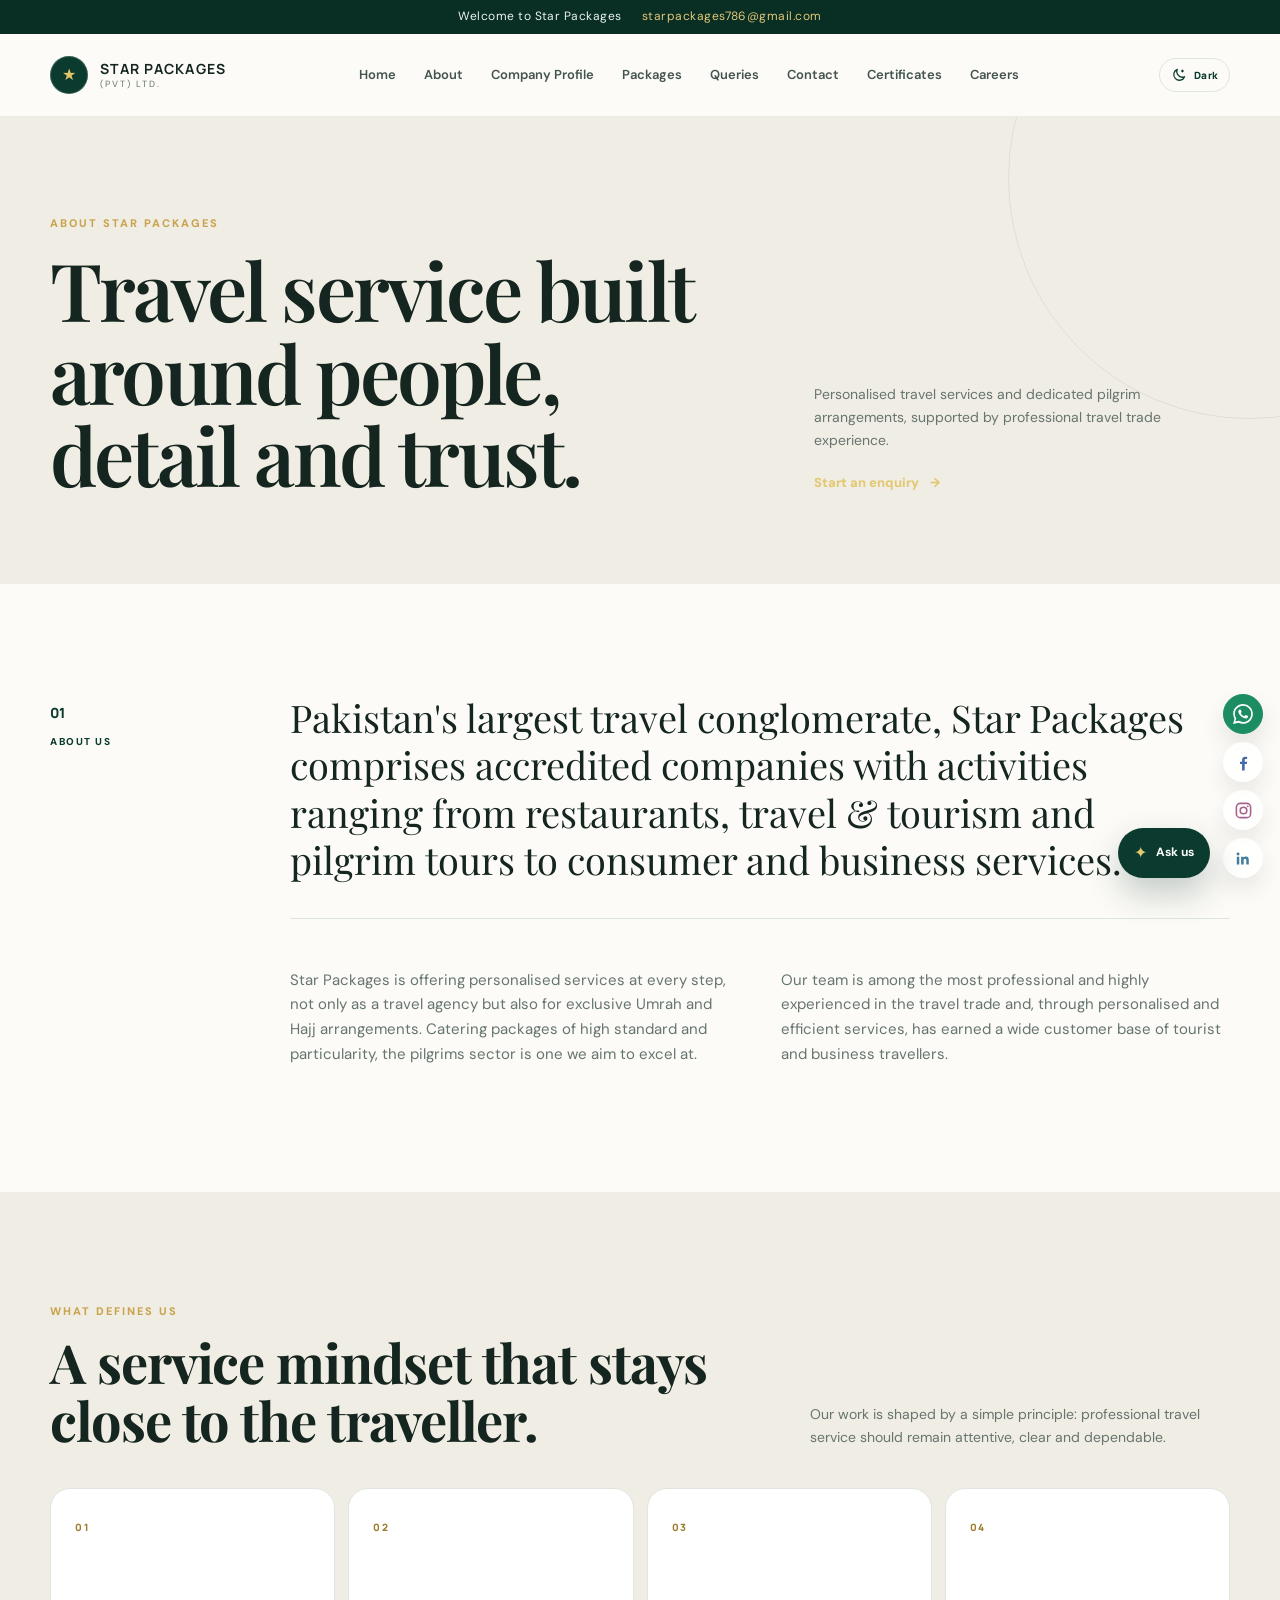
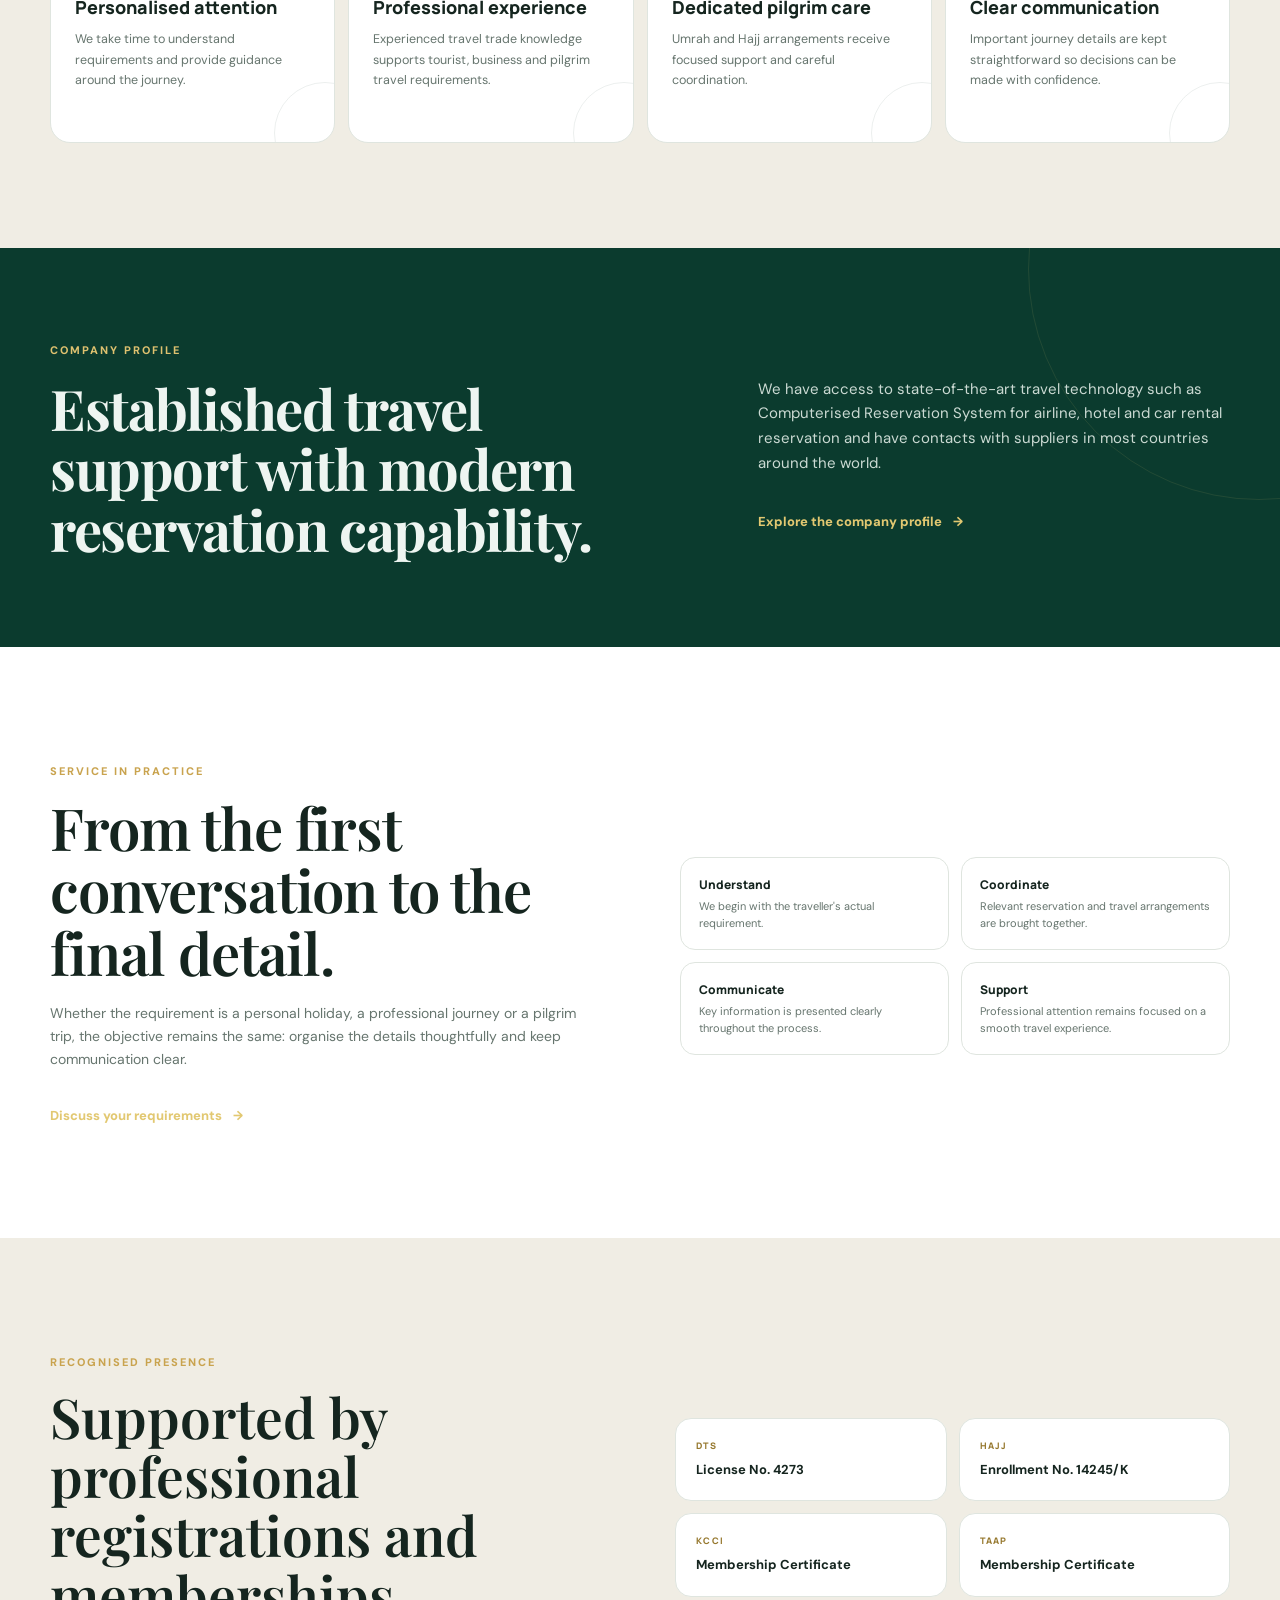
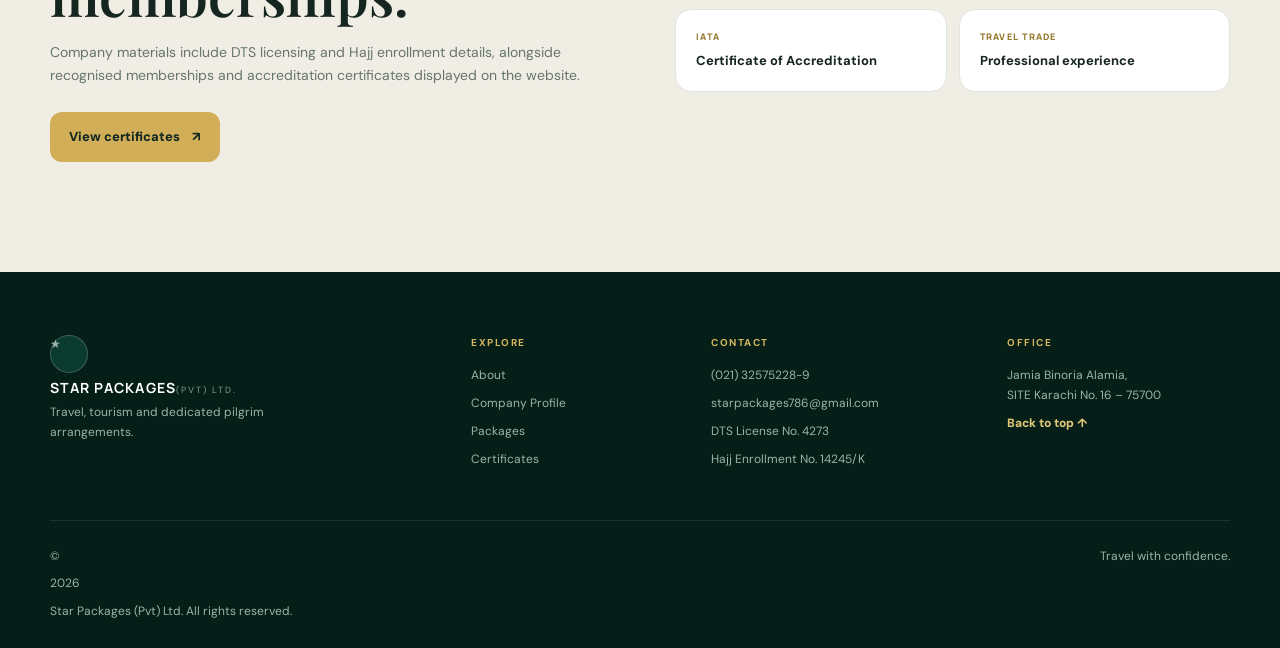
==== commit 484b0bec: "Update about.html" ====
--- a/about.html
+++ b/about.html
@@ -109,7 +109,7 @@
     <div class="container footer-main">
       <div class="footer-brand"><a class="brand" href="index.html"><span class="brand-mark"><span>★</span></span><span class="brand-copy"><b>STAR PACKAGES</b><small>(PVT) LTD.</small></span></a><p>Travel, tourism and dedicated pilgrim arrangements.</p></div>
       <div><h4>Explore</h4><a href="about.html">About</a><a href="profile.html">Company Profile</a><a href="packages.html">Packages</a><a href="certificates.html">Certificates</a></div>
-      <div><h4>Contact</h4><a href="tel:+9221325752289">(+92) 32575228-9</a><a href="mailto:starpackages786@gmail.com">starpackages786@gmail.com</a><span>DTS License No. 4273</span><span>Hajj Enrollment No. 14245/K</span></div>
+      <div><h4>Contact</h4><a href="tel:+9221325752289">(021) 32575228-9</a><a href="mailto:starpackages786@gmail.com">starpackages786@gmail.com</a><span>DTS License No. 4273</span><span>Hajj Enrollment No. 14245/K</span></div>
       <div><h4>Office</h4><p>Jamia Binoria Alamia,<br>SITE Karachi No. 16 – 75700</p><a class="footer-up" href="#top">Back to top ↑</a></div>
     </div>
     <div class="container footer-bottom"><span>© <span id="year"></span> Star Packages (Pvt) Ltd. All rights reserved.</span><span>Travel with confidence.</span></div>
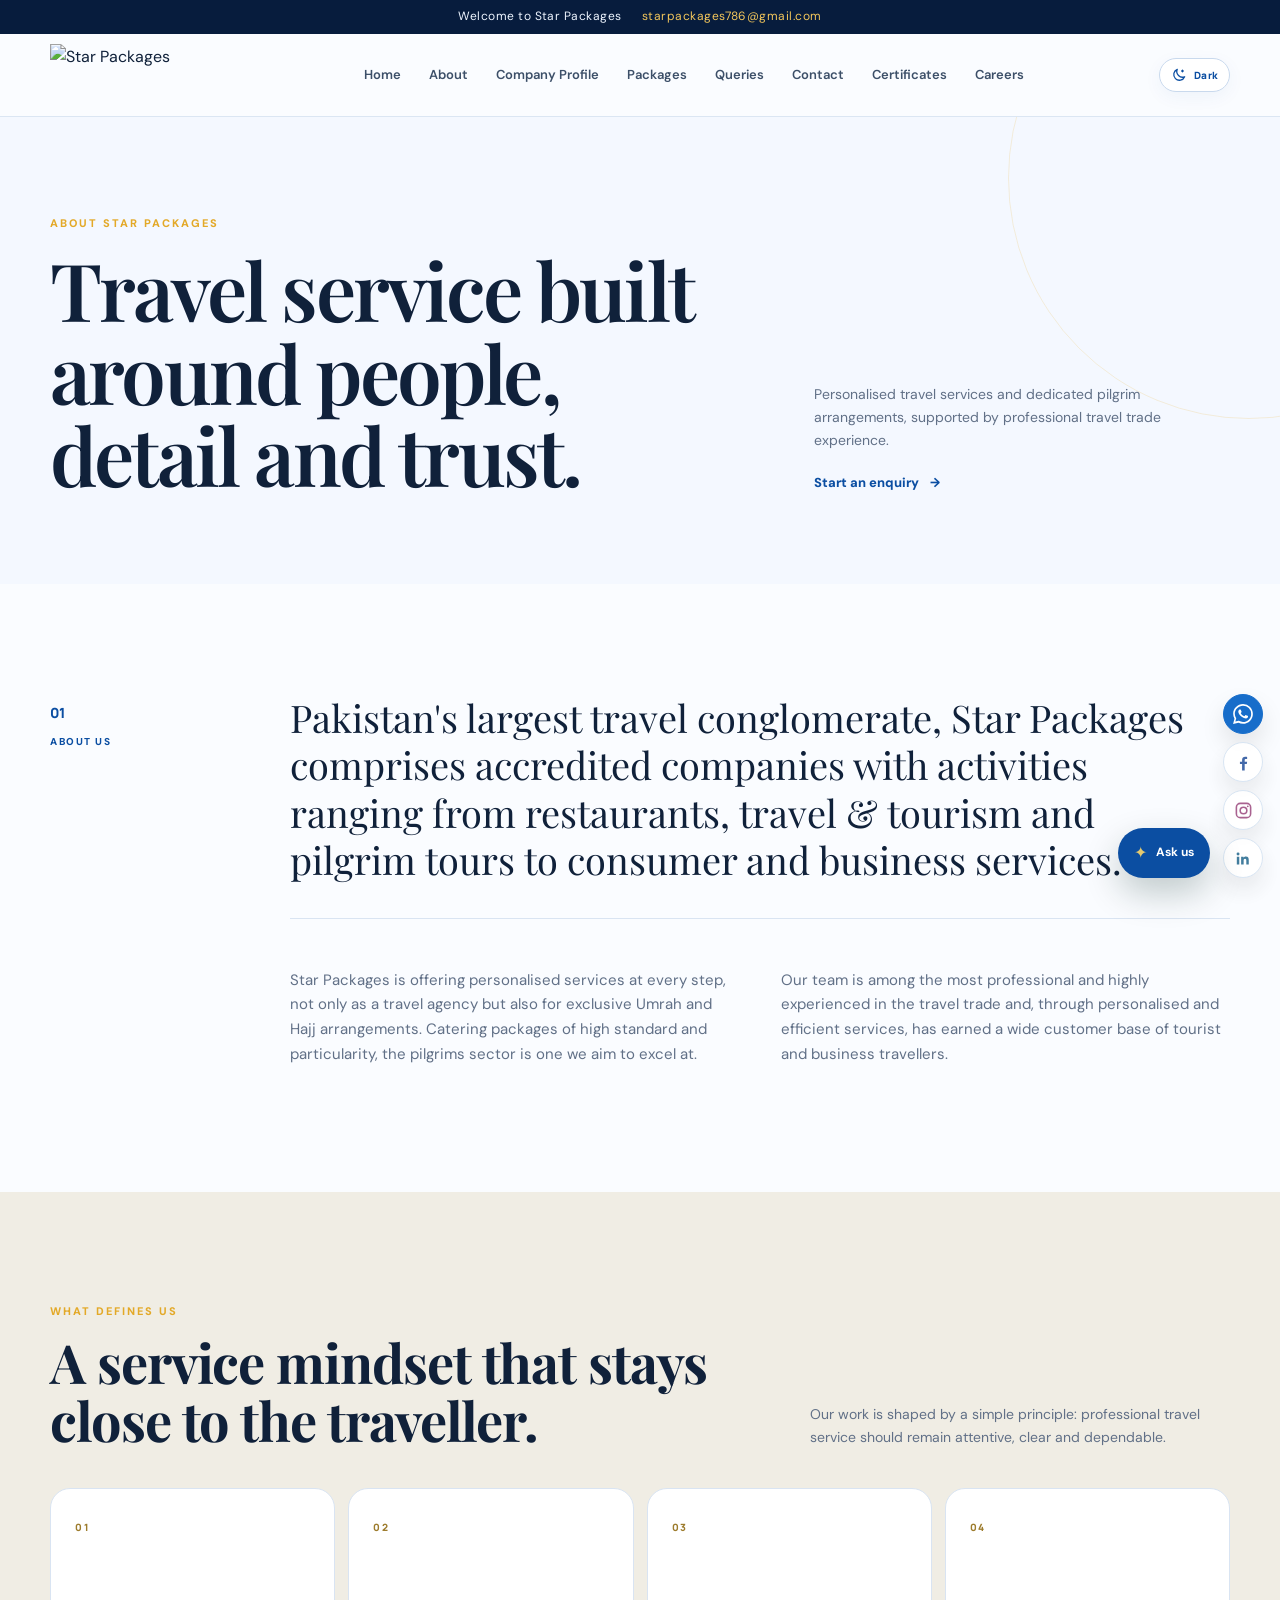
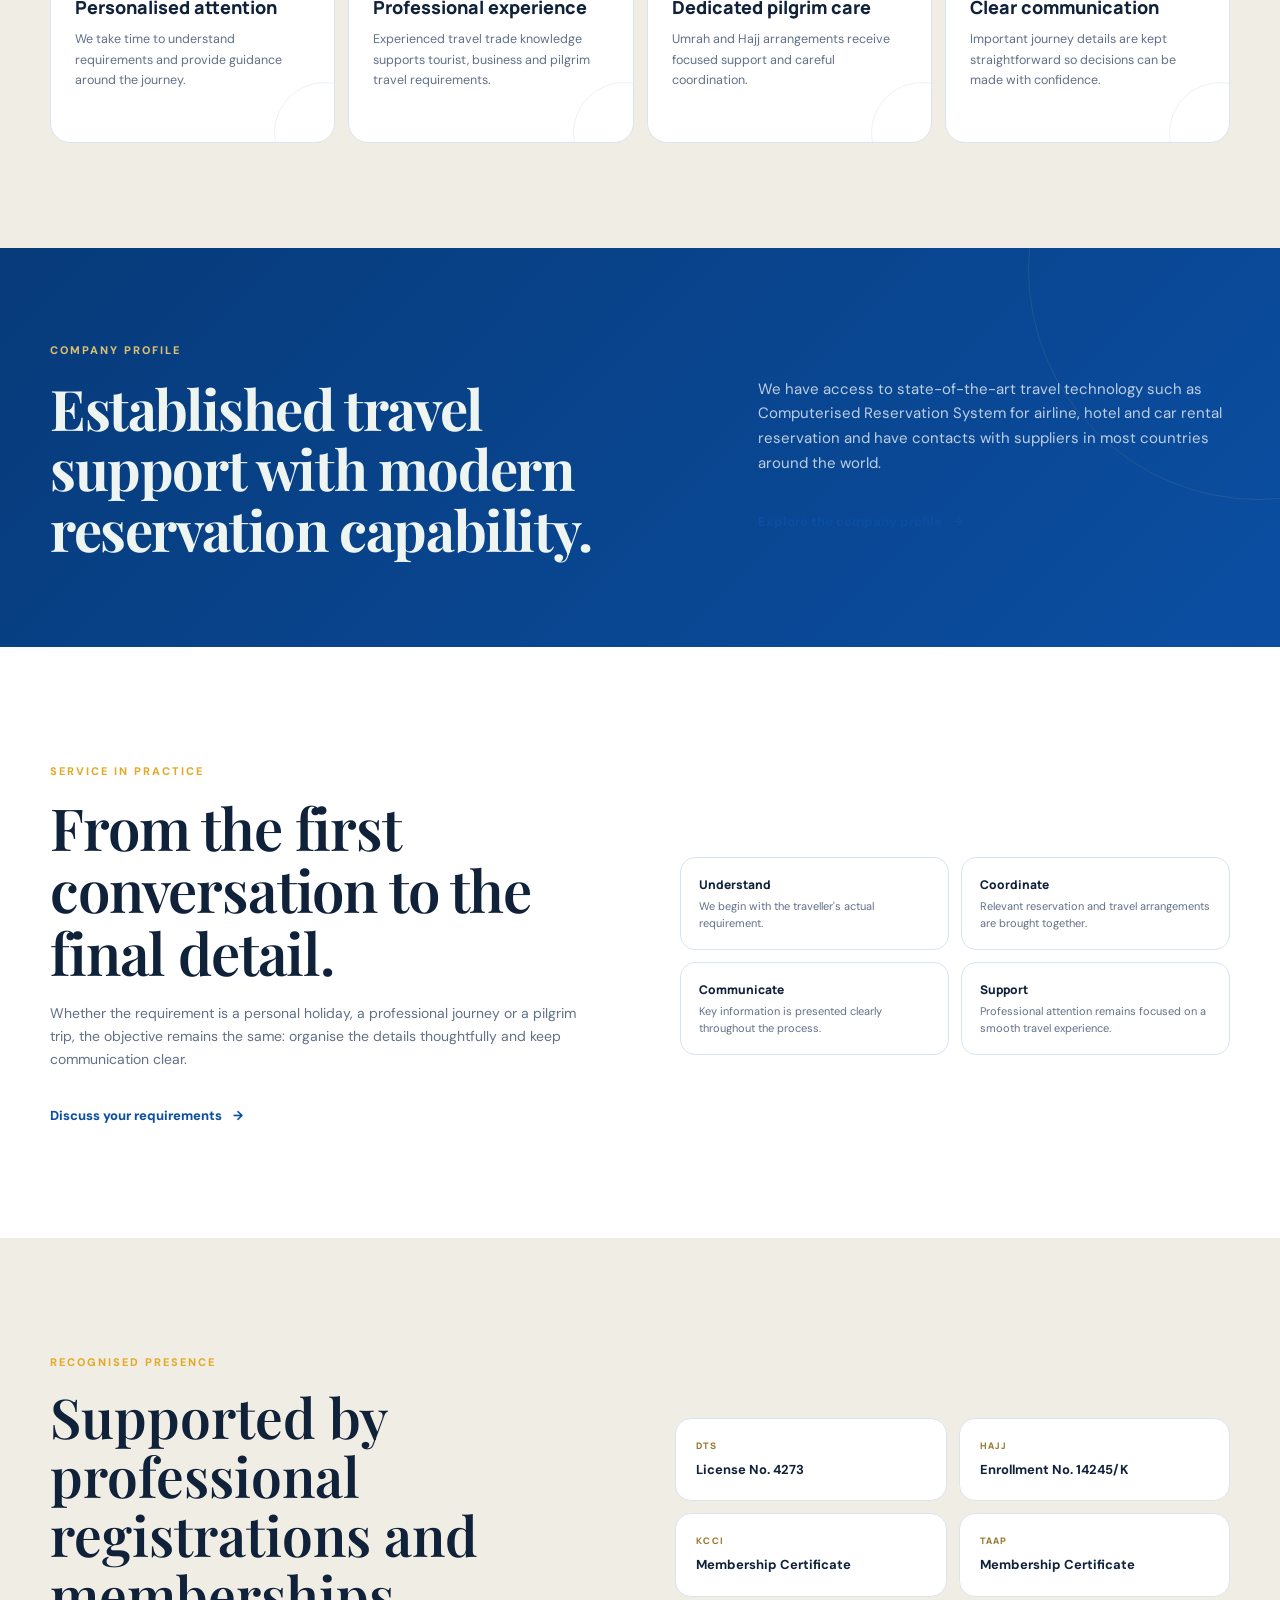
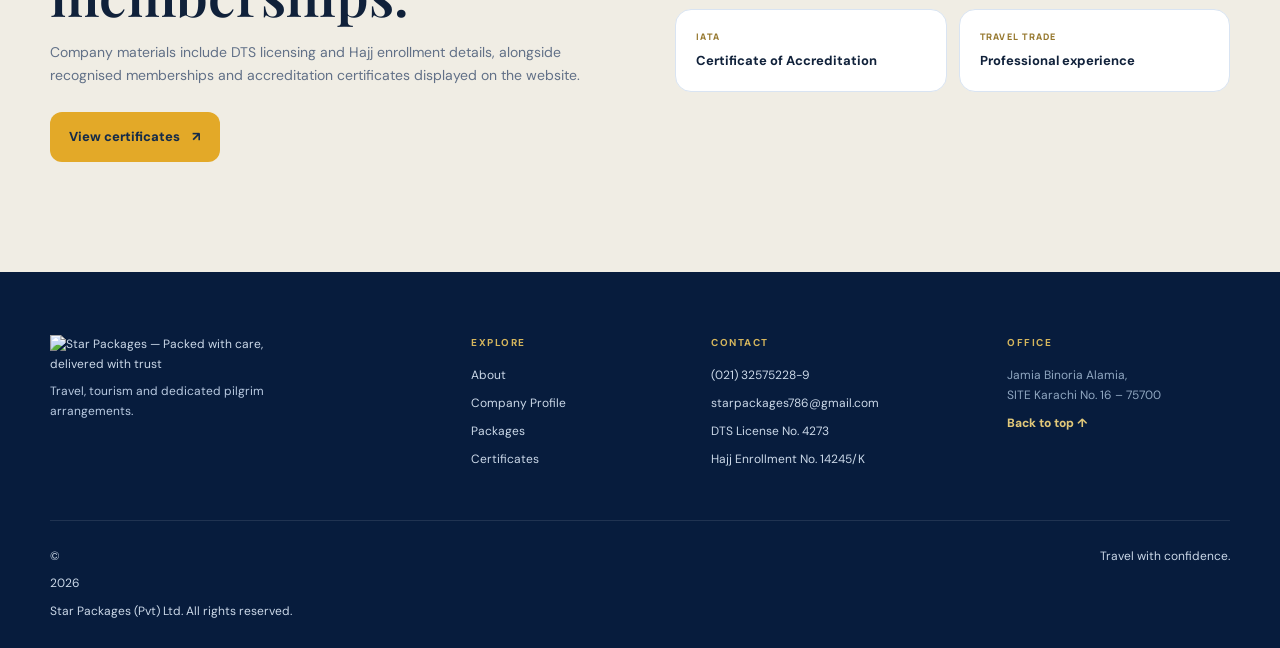
==== commit 8cdd06c0: "Update about.html" ====
--- a/about.html
+++ b/about.html
@@ -4,7 +4,7 @@
   <meta charset="utf-8">
   <meta name="viewport" content="width=device-width,initial-scale=1">
   <meta name="description" content="Star Packages (Pvt) Ltd — travel, tourism, Umrah and Hajj arrangements in Karachi, Pakistan.">
-  <meta name="theme-color" content="#0c3b2e">
+  <meta name="theme-color" content="#0b4ea2">
   <title>About | Star Packages (Pvt) Ltd</title>
   <link rel="preconnect" href="https://fonts.googleapis.com">
   <link rel="preconnect" href="https://fonts.gstatic.com" crossorigin>
@@ -20,8 +20,7 @@
 <header class="site-header" id="top">
     <div class="container nav-shell">
       <a class="brand" href="index.html" aria-label="Star Packages home">
-        <span class="brand-mark" aria-hidden="true"><span>★</span></span>
-        <span class="brand-copy"><b>STAR PACKAGES</b><small>(PVT) LTD.</small></span>
+        <img class="brand-logo" src="assets/branding/star-packages-logo-header.png" alt="Star Packages" />
       </a>
       <button class="menu-toggle" id="menuToggle" aria-label="Open navigation" aria-expanded="false">
         <span></span><span></span><span></span>
@@ -107,7 +106,9 @@
   </main>
   <footer class="site-footer">
     <div class="container footer-main">
-      <div class="footer-brand"><a class="brand" href="index.html"><span class="brand-mark"><span>★</span></span><span class="brand-copy"><b>STAR PACKAGES</b><small>(PVT) LTD.</small></span></a><p>Travel, tourism and dedicated pilgrim arrangements.</p></div>
+      <div class="footer-brand"><a class="brand footer-brand-logo" href="index.html" aria-label="Star Packages home">
+          <img class="brand-logo-full" src="assets/branding/star-packages-logo-full.png" alt="Star Packages — Packed with care, delivered with trust" />
+        </a><p>Travel, tourism and dedicated pilgrim arrangements.</p></div>
       <div><h4>Explore</h4><a href="about.html">About</a><a href="profile.html">Company Profile</a><a href="packages.html">Packages</a><a href="certificates.html">Certificates</a></div>
       <div><h4>Contact</h4><a href="tel:+9221325752289">(021) 32575228-9</a><a href="mailto:starpackages786@gmail.com">starpackages786@gmail.com</a><span>DTS License No. 4273</span><span>Hajj Enrollment No. 14245/K</span></div>
       <div><h4>Office</h4><p>Jamia Binoria Alamia,<br>SITE Karachi No. 16 – 75700</p><a class="footer-up" href="#top">Back to top ↑</a></div>
--- a/styles.css
+++ b/styles.css
@@ -1,5 +1,5 @@
-:root{--green:#0b3b2e;--green-2:#155b45;--green-3:#267d5e;--gold:#c9a34e;--cream:#f5f1e7;--paper:#fcfbf8;--ink:#15251f;--muted:#66756e;--line:#dfe5df;--shadow:0 20px 60px rgba(13,40,31,.09);--radius:22px;--max:1180px}
-*{box-sizing:border-box}html{scroll-behavior:smooth}body{margin:0;font-family:'DM Sans',sans-serif;color:var(--ink);background:var(--paper);line-height:1.65}a{text-decoration:none;color:inherit}button,input,textarea{font:inherit}button{cursor:pointer}img{display:block;max-width:100%}.container{width:min(var(--max),calc(100% - 40px));margin-inline:auto}.announcement{height:34px;background:#092e24;color:#eaf3ef;display:flex;align-items:center;justify-content:center;gap:20px;font-size:12px;letter-spacing:.04em}.announcement a{color:#e3c778}.site-header{position:sticky;top:0;z-index:60;background:rgba(252,251,248,.92);backdrop-filter:blur(16px);border-bottom:1px solid rgba(11,59,46,.08)}.nav-shell{height:82px;display:flex;align-items:center;justify-content:space-between;gap:30px}.brand{display:flex;align-items:center;gap:12px}.brand-mark{width:38px;height:38px;border-radius:50%;display:grid;place-items:center;background:var(--green);color:#e5c568;box-shadow:inset 0 0 0 1px rgba(255,255,255,.2)}.brand-mark span{font-size:16px}.brand-copy{display:flex;flex-direction:column;line-height:1}.brand-copy b{font-family:'Manrope',sans-serif;letter-spacing:.09em;font-size:14px}.brand-copy small{margin-top:4px;color:var(--muted);font-size:9px;letter-spacing:.22em}.main-nav{display:flex;align-items:center;gap:4px}.main-nav a{padding:10px 12px;border-radius:10px;color:#43534d;font-size:13px;font-weight:600}.main-nav a:hover{background:#edf3ef;color:var(--green)}.menu-toggle{display:none;background:transparent;border:0}.menu-toggle span{display:block;width:24px;height:2px;background:var(--green);margin:5px 0}.hero{position:relative;min-height:720px;display:flex;align-items:center;overflow:hidden;background:#082b22;color:white}.hero-bg{position:absolute;inset:0;overflow:hidden;background:#082b22;transform:scale(1.03)}.hero-slide-layer{position:absolute;inset:-2%;background-size:cover;background-position:center;opacity:0;transform:scale(1.01) translate3d(calc(var(--hero-mx, 0px) * .18),calc(var(--hero-my, 0px) * .12),0);transition:opacity .65s ease,transform .9s cubic-bezier(.2,.7,.2,1);will-change:transform}.hero:hover .hero-slide-layer.visible{transform:scale(1.045) translate3d(var(--hero-mx, 0px),var(--hero-my, 0px),0)}.hero-slide-current{opacity:1}.hero-slide-next{opacity:0}.hero-slide-next.visible{opacity:1}.hero-slider-controls{position:absolute;z-index:5;right:32px;bottom:76px;display:flex;align-items:center;gap:10px;padding:8px 10px;border:1px solid rgba(255,255,255,.18);border-radius:999px;background:rgba(4,27,22,.34);backdrop-filter:blur(10px)}.hero-slider-btn{width:34px;height:34px;border:1px solid rgba(255,255,255,.3);border-radius:50%;background:rgba(255,255,255,.08);color:#fff;font-size:17px;display:grid;place-items:center;transition:.2s ease}.hero-slider-btn:hover{background:rgba(255,255,255,.18);transform:translateY(-1px)}.hero-slider-dots{display:flex;align-items:center;gap:6px}.hero-slider-dot{width:7px;height:7px;padding:0;border:0;border-radius:50%;background:rgba(255,255,255,.4);transition:.2s ease}.hero-slider-dot.active{width:20px;border-radius:999px;background:#e5c568}.hero-slider-controls[hidden]{display:none!important}.hero-overlay{position:absolute;inset:0;background:linear-gradient(90deg,rgba(4,27,22,.91) 0%,rgba(4,27,22,.7) 40%,rgba(4,27,22,.35) 72%,rgba(4,27,22,.52) 100%)}.geo{position:absolute;border:1px solid rgba(230,203,116,.14);border-radius:50%;width:460px;height:460px;right:-180px}.geo-a{top:80px}.geo-b{bottom:-290px;right:170px;width:580px;height:580px}.hero-content{position:relative;z-index:3}.hero-copy{max-width:700px;padding:100px 0 120px}.kicker{display:inline-flex;align-items:center;gap:10px;color:var(--gold);font-size:11px;font-weight:800;letter-spacing:.18em}.hero h1{font-family:'Playfair Display',serif;font-size:clamp(48px,7vw,84px);line-height:1.02;letter-spacing:-.035em;margin:24px 0 22px}.hero h1 em{color:#e7ce81;font-style:normal}.hero p{font-size:18px;max-width:620px;color:#e6eeea;margin:0}.hero-actions{display:flex;gap:12px;flex-wrap:wrap;margin:34px 0 28px}.btn{display:inline-flex;align-items:center;justify-content:center;gap:12px;border-radius:12px;padding:13px 18px;font-weight:800;font-size:13px;border:1px solid transparent;transition:.25s ease}.btn-primary{background:#d2ae58;color:#10271f}.btn-primary:hover{transform:translateY(-2px);box-shadow:0 10px 30px rgba(210,174,88,.25)}.btn-light{border-color:rgba(255,255,255,.4);color:#fff;background:rgba(255,255,255,.06)}.btn-light:hover{background:rgba(255,255,255,.14)}.hero-note{font-size:12px;color:#d9e8e1;display:flex;align-items:center;gap:9px}.dot{width:7px;height:7px;border-radius:50%;background:#e5c568;display:inline-block}.hero-bottom{position:absolute;left:0;right:0;bottom:0;border-top:1px solid rgba(255,255,255,.13);background:rgba(0,20,15,.22)}.hero-trust{height:58px;display:flex;align-items:center;gap:22px;font-size:11px;color:#d9e8e1;justify-content:flex-start}.hero-trust i{width:4px;height:4px;background:#d2ae58;border-radius:50%}.section{padding:110px 0}.two-col{display:grid;grid-template-columns:180px 1fr;gap:60px}.section-label{padding-top:7px;color:var(--green);display:flex;flex-direction:column;gap:10px}.section-label span{font-family:'Manrope';font-weight:800;font-size:14px}.section-label small{font-size:10px;letter-spacing:.15em;font-weight:800}.lead{font-family:'Playfair Display',serif;font-size:clamp(24px,3vw,38px);line-height:1.25;margin:0;max-width:900px}.divider{height:1px;background:var(--line);margin:34px 0}.body-grid{display:grid;grid-template-columns:1fr 1fr;gap:42px;color:var(--muted);font-size:15px}.profile-band{background:var(--green);color:#eef5f1;padding:88px 0}.profile-grid{display:grid;grid-template-columns:1.15fr .85fr;gap:70px;align-items:center}.kicker.dark{color:#dec16f}.profile-grid h2{font-family:'Playfair Display',serif;font-size:clamp(36px,5vw,56px);line-height:1.08;margin:16px 0 0;letter-spacing:-.025em}.profile-copy{color:#cbdad3;font-size:15px}.inline-link{display:inline-flex;gap:11px;margin-top:20px;color:#e2c871;font-weight:800;font-size:13px}.section-head{display:flex;justify-content:space-between;gap:50px;align-items:end;margin-bottom:38px}.section-head h2{font-family:'Playfair Display',serif;font-size:clamp(34px,5vw,54px);margin:10px 0 0;line-height:1.08;letter-spacing:-.02em}.section-head>p{max-width:420px;color:var(--muted);font-size:14px;margin:0}.service-grid{display:grid;grid-template-columns:repeat(4,1fr);gap:14px}.service-card{background:white;border:1px solid var(--line);border-radius:18px;padding:26px;min-height:240px;box-shadow:0 10px 35px rgba(18,48,37,.035);position:relative;overflow:hidden}.service-card-main{background:linear-gradient(160deg,#0b3b2e,#1b644d);color:white;border-color:transparent}.service-no{font-family:'Manrope';font-weight:800;color:var(--gold);font-size:11px;letter-spacing:.14em}.service-card h3{font-size:20px;margin:50px 0 10px;font-family:'Manrope'}.service-card p{color:var(--muted);font-size:13px}.service-card-main p{color:#cfe0d9}.service-card a{position:absolute;left:26px;bottom:24px;font-size:12px;font-weight:800;color:#e1c778}.packages-section{background:#f0ede4}.small-note{font-size:11px;color:#7b847f}.availability-grid{display:grid;grid-template-columns:1fr 1fr;gap:14px;margin-bottom:58px}.availability-card{background:white;border:1px solid var(--line);border-radius:18px;padding:24px 28px;display:flex;align-items:center;justify-content:space-between;gap:20px}.availability-card h3{margin:7px 0 0;font-size:18px}.availability-card strong{color:#8c635e;font-size:12px;letter-spacing:.08em}.mini{font-size:10px;font-weight:800;letter-spacing:.15em;color:var(--green-3)}.umrah-heading{display:flex;justify-content:space-between;gap:30px;align-items:end;margin-bottom:22px}.umrah-heading h3{margin:8px 0 0;font-family:'Playfair Display',serif;font-size:35px}.umrah-heading p{max-width:430px;color:var(--muted);font-size:13px}.package-doc-grid{display:grid;grid-template-columns:1fr 1fr;gap:18px}.package-doc{background:white;border:1px solid var(--line);border-radius:22px;overflow:hidden;display:grid;grid-template-columns:46% 54%;min-height:420px}.doc-image,.cert-image{border:0;background:#f4f1e8;padding:18px;overflow:hidden;text-align:left;display:grid;place-items:center}.doc-image img{width:100%;height:100%;object-fit:contain;object-position:center;background:#fff;box-shadow:0 8px 22px rgba(18,48,37,.08)}.doc-copy{padding:28px 28px 26px}.doc-copy h3{font-size:25px;margin:8px 0 10px;font-family:'Manrope'}.doc-copy p{font-size:13px;color:var(--muted)}.doc-copy ul{margin:16px 0 20px;padding-left:18px;color:#4f6059;font-size:12px}.doc-copy li{margin:6px 0}.text-btn,.pdf-link{background:transparent;border:0;color:var(--green-2);font-size:12px;font-weight:800;padding:0}.doc-copy .text-btn{display:inline-flex;align-items:center;justify-content:center;gap:8px;padding:10px 14px;border:1px solid #b99a4b;border-radius:10px;background:#fffaf0;color:#765d1c;box-shadow:0 4px 12px rgba(118,93,28,.08);transition:.2s ease}.doc-copy .text-btn:hover{background:#d2ae58;border-color:#d2ae58;color:#10271f;transform:translateY(-1px);box-shadow:0 8px 18px rgba(210,174,88,.22)}.doc-copy .text-btn:focus-visible{outline:3px solid rgba(210,174,88,.35);outline-offset:2px}.pdf-link{padding-left:14px;color:#997a2c}.credentials{background:white}.cert-grid{display:grid;grid-template-columns:repeat(4,1fr);gap:14px}.cert-card{border:1px solid var(--line);background:#fbfaf6;border-radius:18px;overflow:hidden}.cert-image{width:100%;height:260px}.cert-image img{width:100%;height:100%;object-fit:cover;object-position:center}.cert-copy{padding:18px}.cert-copy>span{font-size:10px;color:var(--gold);font-weight:800;letter-spacing:.15em}.cert-copy h3{font-size:16px;margin:6px 0 15px}.cert-actions{display:flex;align-items:center}.query-section{padding:70px 0;background:#dfe9e1}.query-wrap{display:grid;grid-template-columns:1fr auto;gap:35px;align-items:center}.query-wrap h2{font-family:'Playfair Display',serif;font-size:45px;margin:10px 0 8px}.query-wrap p{color:#52655c;margin:0}.query-email{min-width:370px;background:var(--green);color:white;border-radius:18px;padding:22px 24px;display:grid;grid-template-columns:1fr auto;gap:5px 15px}.query-email span:first-child{color:#d7c071;font-size:10px;font-weight:800;letter-spacing:.15em}.query-email strong{font-size:16px}.query-email span:last-child{grid-row:1 / span 2;grid-column:2;align-self:center;color:#d7c071;font-size:20px}.contact-section{background:#0b3b2e;color:white}.contact-grid{display:grid;grid-template-columns:1fr 1fr;gap:80px}.contact-intro h2{font-family:'Playfair Display',serif;font-size:clamp(38px,5vw,60px);line-height:1.05;margin:12px 0 20px}.contact-intro>p{color:#cfe0d9;max-width:540px}.contact-list{display:grid;grid-template-columns:1fr 1fr;gap:18px;margin-top:34px}.contact-list a,.contact-list div{padding-top:15px;border-top:1px solid rgba(255,255,255,.13)}.contact-list small{display:block;color:#a9c2b8;font-size:10px;letter-spacing:.12em;text-transform:uppercase}.contact-list strong{display:block;margin-top:6px;font-size:13px;color:#f1f6f4}.enquiry-form{background:#f8f7f1;color:var(--ink);border-radius:22px;padding:30px;box-shadow:var(--shadow)}.form-heading span{font-size:10px;font-weight:800;color:var(--gold);letter-spacing:.15em}.form-heading h3{font-family:'Playfair Display',serif;font-size:32px;margin:6px 0 22px}.enquiry-form label{display:block;font-size:11px;font-weight:700;color:#50615a;margin-top:13px}.enquiry-form input,.enquiry-form textarea{width:100%;border:1px solid #d7ded8;border-radius:10px;background:white;padding:11px 12px;margin-top:7px;outline:none;color:var(--ink)}.enquiry-form input:focus,.enquiry-form textarea:focus{border-color:#7aa391;box-shadow:0 0 0 3px rgba(38,125,94,.1)}.enquiry-form .btn{margin-top:17px;width:100%}.form-hint{font-size:10px;color:#7d8781;margin:10px 0 0;text-align:center}.careers{background:#f2eee5}.career-box{display:flex;align-items:center;justify-content:space-between;gap:40px}.career-box h2{font-family:'Playfair Display',serif;font-size:45px;margin:10px 0 0}.career-box p{color:var(--muted);font-size:13px}.site-footer{background:#061e18;color:#dce8e2;padding-top:55px}.footer-main{display:grid;grid-template-columns:1.35fr .7fr .9fr .8fr;gap:45px;padding-bottom:42px}.footer-brand p{color:#9db3aa;font-size:12px;max-width:240px;margin-top:16px}.site-footer h4{font-size:10px;letter-spacing:.15em;color:#d5b65d;text-transform:uppercase;margin:8px 0 15px}.site-footer>div a,.site-footer>div span,.site-footer>div p{display:block;color:#9db3aa;font-size:12px;margin:8px 0}.site-footer .brand-copy b{color:#fff}.site-footer .brand-copy small{color:#839a91}.footer-up{color:#e1c879!important;font-weight:800}.footer-bottom{border-top:1px solid rgba(255,255,255,.09);padding:18px 0;display:flex;justify-content:space-between;gap:20px;font-size:10px;color:#769086}.social-rail{position:fixed;right:17px;bottom:22px;z-index:50;display:flex;flex-direction:column;gap:8px}.social{width:40px;height:40px;border-radius:50%;border:1px solid rgba(255,255,255,.6);display:grid;place-items:center;font-size:11px;font-weight:800;box-shadow:0 12px 25px rgba(0,0,0,.1);background:white;color:var(--green)}.social.wa{background:#1c8d62;color:white;border-color:#1c8d62}.social.fb{color:#234f9b}.social.ig{color:#9b477d}.social.li{color:#21678d}.unconfigured{opacity:.85}.chat-button{position:fixed;right:70px;bottom:22px;z-index:51;border:0;border-radius:999px;background:var(--green);color:white;padding:12px 16px;display:flex;gap:9px;align-items:center;box-shadow:0 15px 35px rgba(6,38,29,.23)}.chat-button span{color:#e4c96f}.chat-button b{font-size:12px}.chat-panel{position:fixed;right:70px;bottom:78px;width:min(360px,calc(100vw - 28px));background:white;border:1px solid var(--line);border-radius:20px;z-index:52;box-shadow:0 25px 70px rgba(17,40,31,.18);opacity:0;transform:translateY(12px) scale(.98);pointer-events:none;transition:.2s}.chat-panel.open{opacity:1;transform:none;pointer-events:auto}.chat-top{padding:16px 17px;background:var(--green);color:white;border-radius:20px 20px 0 0;display:flex;justify-content:space-between;align-items:center}.chat-top strong{display:block;font-size:13px}.chat-top small{display:block;color:#b8cdc5;font-size:10px;margin-top:3px}.chat-top button{border:0;background:transparent;color:white;font-size:22px}.chat-body{max-height:260px;overflow:auto;padding:16px}.chat-msg{padding:10px 12px;border-radius:12px;font-size:12px;margin-bottom:9px;max-width:85%}.chat-msg.bot{background:#eef4f0;color:#37554a}.chat-msg.user{margin-left:auto;background:#e3d199;color:#213b31}.chat-options{display:flex;flex-wrap:wrap;gap:7px;padding:0 16px 16px}.chat-options button{border:1px solid #d8e2dc;background:#fff;border-radius:999px;padding:8px 10px;color:var(--green);font-size:11px}.lightbox{position:fixed;inset:0;z-index:100;background:rgba(3,17,13,.88);display:grid;place-items:center;padding:28px;opacity:0;pointer-events:none;transition:.2s}.lightbox.open{opacity:1;pointer-events:auto}.lightbox-inner{position:relative;width:100%;height:100%;min-width:0;min-height:0;display:grid;place-items:center}.lightbox img{display:block;width:auto;height:auto;max-width:calc(100vw - 80px);max-height:calc(100vh - 80px);min-width:0;min-height:0;object-fit:contain;box-shadow:0 30px 100px rgba(0,0,0,.3);background:white}.lightbox-inner>button{position:absolute;right:-4px;top:-12px;width:38px;height:38px;border-radius:50%;border:0;background:white;color:var(--green);font-size:25px;z-index:2}.toast{position:fixed;left:50%;bottom:22px;transform:translate(-50%,20px);background:#10261f;color:white;padding:11px 14px;border-radius:10px;font-size:11px;opacity:0;pointer-events:none;transition:.2s;z-index:110}.toast.show{opacity:1;transform:translate(-50%,0)}
+:root{--green:#0B4EA2;--green-2:#1458B0;--green-3:#1C72D0;--gold:#c9a34e;--cream:#f5f1e7;--paper:#fcfbf8;--ink:#0D264D;--muted:#66756e;--line:#dfe5df;--shadow:0 20px 60px rgba(7,45,92,.09);--radius:22px;--max:1180px}
+*{box-sizing:border-box}html{scroll-behavior:smooth}body{margin:0;font-family:'DM Sans',sans-serif;color:var(--ink);background:var(--paper);line-height:1.65}a{text-decoration:none;color:inherit}button,input,textarea{font:inherit}button{cursor:pointer}img{display:block;max-width:100%}.container{width:min(var(--max),calc(100% - 40px));margin-inline:auto}.announcement{height:34px;background:#092e24;color:#EFF5FF;display:flex;align-items:center;justify-content:center;gap:20px;font-size:12px;letter-spacing:.04em}.announcement a{color:#e3c778}.site-header{position:sticky;top:0;z-index:60;background:rgba(252,251,248,.92);backdrop-filter:blur(16px);border-bottom:1px solid rgba(11,78,162,.08)}.nav-shell{height:82px;display:flex;align-items:center;justify-content:space-between;gap:30px}.brand{display:flex;align-items:center;gap:12px}.brand-mark{width:38px;height:38px;border-radius:50%;display:grid;place-items:center;background:var(--green);color:#e5c568;box-shadow:inset 0 0 0 1px rgba(255,255,255,.2)}.brand-mark span{font-size:16px}.brand-copy{display:flex;flex-direction:column;line-height:1}.brand-copy b{font-family:'Manrope',sans-serif;letter-spacing:.09em;font-size:14px}.brand-copy small{margin-top:4px;color:var(--muted);font-size:9px;letter-spacing:.22em}.main-nav{display:flex;align-items:center;gap:4px}.main-nav a{padding:10px 12px;border-radius:10px;color:#43534d;font-size:13px;font-weight:600}.main-nav a:hover{background:#F0F6FF;color:var(--green)}.menu-toggle{display:none;background:transparent;border:0}.menu-toggle span{display:block;width:24px;height:2px;background:var(--green);margin:5px 0}.hero{position:relative;min-height:720px;display:flex;align-items:center;overflow:hidden;background:#071C3D;color:white}.hero-bg{position:absolute;inset:0;overflow:hidden;background:#071C3D;transform:scale(1.03)}.hero-slide-layer{position:absolute;inset:-2%;background-size:cover;background-position:center;opacity:0;transform:scale(1.01) translate3d(calc(var(--hero-mx, 0px) * .18),calc(var(--hero-my, 0px) * .12),0);transition:opacity .65s ease,transform .9s cubic-bezier(.2,.7,.2,1);will-change:transform}.hero:hover .hero-slide-layer.visible{transform:scale(1.045) translate3d(var(--hero-mx, 0px),var(--hero-my, 0px),0)}.hero-slide-current{opacity:1}.hero-slide-next{opacity:0}.hero-slide-next.visible{opacity:1}.hero-slider-controls{position:absolute;z-index:5;right:32px;bottom:76px;display:flex;align-items:center;gap:10px;padding:8px 10px;border:1px solid rgba(255,255,255,.18);border-radius:999px;background:rgba(4,24,55,.34);backdrop-filter:blur(10px)}.hero-slider-btn{width:34px;height:34px;border:1px solid rgba(255,255,255,.3);border-radius:50%;background:rgba(255,255,255,.08);color:#fff;font-size:17px;display:grid;place-items:center;transition:.2s ease}.hero-slider-btn:hover{background:rgba(255,255,255,.18);transform:translateY(-1px)}.hero-slider-dots{display:flex;align-items:center;gap:6px}.hero-slider-dot{width:7px;height:7px;padding:0;border:0;border-radius:50%;background:rgba(255,255,255,.4);transition:.2s ease}.hero-slider-dot.active{width:20px;border-radius:999px;background:#e5c568}.hero-slider-controls[hidden]{display:none!important}.hero-overlay{position:absolute;inset:0;background:linear-gradient(90deg,rgba(4,24,55,.91) 0%,rgba(4,24,55,.7) 40%,rgba(4,24,55,.35) 72%,rgba(4,24,55,.52) 100%)}.geo{position:absolute;border:1px solid rgba(230,203,116,.14);border-radius:50%;width:460px;height:460px;right:-180px}.geo-a{top:80px}.geo-b{bottom:-290px;right:170px;width:580px;height:580px}.hero-content{position:relative;z-index:3}.hero-copy{max-width:700px;padding:100px 0 120px}.kicker{display:inline-flex;align-items:center;gap:10px;color:var(--gold);font-size:11px;font-weight:800;letter-spacing:.18em}.hero h1{font-family:'Playfair Display',serif;font-size:clamp(48px,7vw,84px);line-height:1.02;letter-spacing:-.035em;margin:24px 0 22px}.hero h1 em{color:#e7ce81;font-style:normal}.hero p{font-size:18px;max-width:620px;color:#e6eeea;margin:0}.hero-actions{display:flex;gap:12px;flex-wrap:wrap;margin:34px 0 28px}.btn{display:inline-flex;align-items:center;justify-content:center;gap:12px;border-radius:12px;padding:13px 18px;font-weight:800;font-size:13px;border:1px solid transparent;transition:.25s ease}.btn-primary{background:#d2ae58;color:#10271f}.btn-primary:hover{transform:translateY(-2px);box-shadow:0 10px 30px rgba(210,174,88,.25)}.btn-light{border-color:rgba(255,255,255,.4);color:#fff;background:rgba(255,255,255,.06)}.btn-light:hover{background:rgba(255,255,255,.14)}.hero-note{font-size:12px;color:#DCE8F7;display:flex;align-items:center;gap:9px}.dot{width:7px;height:7px;border-radius:50%;background:#e5c568;display:inline-block}.hero-bottom{position:absolute;left:0;right:0;bottom:0;border-top:1px solid rgba(255,255,255,.13);background:rgba(3,18,45,.22)}.hero-trust{height:58px;display:flex;align-items:center;gap:22px;font-size:11px;color:#DCE8F7;justify-content:flex-start}.hero-trust i{width:4px;height:4px;background:#d2ae58;border-radius:50%}.section{padding:110px 0}.two-col{display:grid;grid-template-columns:180px 1fr;gap:60px}.section-label{padding-top:7px;color:var(--green);display:flex;flex-direction:column;gap:10px}.section-label span{font-family:'Manrope';font-weight:800;font-size:14px}.section-label small{font-size:10px;letter-spacing:.15em;font-weight:800}.lead{font-family:'Playfair Display',serif;font-size:clamp(24px,3vw,38px);line-height:1.25;margin:0;max-width:900px}.divider{height:1px;background:var(--line);margin:34px 0}.body-grid{display:grid;grid-template-columns:1fr 1fr;gap:42px;color:var(--muted);font-size:15px}.profile-band{background:var(--green);color:#eef5f1;padding:88px 0}.profile-grid{display:grid;grid-template-columns:1.15fr .85fr;gap:70px;align-items:center}.kicker.dark{color:#dec16f}.profile-grid h2{font-family:'Playfair Display',serif;font-size:clamp(36px,5vw,56px);line-height:1.08;margin:16px 0 0;letter-spacing:-.025em}.profile-copy{color:#BDCEE3;font-size:15px}.inline-link{display:inline-flex;gap:11px;margin-top:20px;color:#e2c871;font-weight:800;font-size:13px}.section-head{display:flex;justify-content:space-between;gap:50px;align-items:end;margin-bottom:38px}.section-head h2{font-family:'Playfair Display',serif;font-size:clamp(34px,5vw,54px);margin:10px 0 0;line-height:1.08;letter-spacing:-.02em}.section-head>p{max-width:420px;color:var(--muted);font-size:14px;margin:0}.service-grid{display:grid;grid-template-columns:repeat(4,1fr);gap:14px}.service-card{background:white;border:1px solid var(--line);border-radius:18px;padding:26px;min-height:240px;box-shadow:0 10px 35px rgba(7,48,98,.035);position:relative;overflow:hidden}.service-card-main{background:linear-gradient(160deg,#0B4EA2,#1b644d);color:white;border-color:transparent}.service-no{font-family:'Manrope';font-weight:800;color:var(--gold);font-size:11px;letter-spacing:.14em}.service-card h3{font-size:20px;margin:50px 0 10px;font-family:'Manrope'}.service-card p{color:var(--muted);font-size:13px}.service-card-main p{color:#C7D7EB}.service-card a{position:absolute;left:26px;bottom:24px;font-size:12px;font-weight:800;color:#e1c778}.packages-section{background:#f0ede4}.small-note{font-size:11px;color:#7b847f}.availability-grid{display:grid;grid-template-columns:1fr 1fr;gap:14px;margin-bottom:58px}.availability-card{background:white;border:1px solid var(--line);border-radius:18px;padding:24px 28px;display:flex;align-items:center;justify-content:space-between;gap:20px}.availability-card h3{margin:7px 0 0;font-size:18px}.availability-card strong{color:#8c635e;font-size:12px;letter-spacing:.08em}.mini{font-size:10px;font-weight:800;letter-spacing:.15em;color:var(--green-3)}.umrah-heading{display:flex;justify-content:space-between;gap:30px;align-items:end;margin-bottom:22px}.umrah-heading h3{margin:8px 0 0;font-family:'Playfair Display',serif;font-size:35px}.umrah-heading p{max-width:430px;color:var(--muted);font-size:13px}.package-doc-grid{display:grid;grid-template-columns:1fr 1fr;gap:18px}.package-doc{background:white;border:1px solid var(--line);border-radius:22px;overflow:hidden;display:grid;grid-template-columns:46% 54%;min-height:420px}.doc-image,.cert-image{border:0;background:#f4f1e8;padding:18px;overflow:hidden;text-align:left;display:grid;place-items:center}.doc-image img{width:100%;height:100%;object-fit:contain;object-position:center;background:#fff;box-shadow:0 8px 22px rgba(7,48,98,.08)}.doc-copy{padding:28px 28px 26px}.doc-copy h3{font-size:25px;margin:8px 0 10px;font-family:'Manrope'}.doc-copy p{font-size:13px;color:var(--muted)}.doc-copy ul{margin:16px 0 20px;padding-left:18px;color:#4f6059;font-size:12px}.doc-copy li{margin:6px 0}.text-btn,.pdf-link{background:transparent;border:0;color:var(--green-2);font-size:12px;font-weight:800;padding:0}.doc-copy .text-btn{display:inline-flex;align-items:center;justify-content:center;gap:8px;padding:10px 14px;border:1px solid #b99a4b;border-radius:10px;background:#fffaf0;color:#765d1c;box-shadow:0 4px 12px rgba(118,93,28,.08);transition:.2s ease}.doc-copy .text-btn:hover{background:#d2ae58;border-color:#d2ae58;color:#10271f;transform:translateY(-1px);box-shadow:0 8px 18px rgba(210,174,88,.22)}.doc-copy .text-btn:focus-visible{outline:3px solid rgba(210,174,88,.35);outline-offset:2px}.pdf-link{padding-left:14px;color:#997a2c}.credentials{background:white}.cert-grid{display:grid;grid-template-columns:repeat(4,1fr);gap:14px}.cert-card{border:1px solid var(--line);background:#fbfaf6;border-radius:18px;overflow:hidden}.cert-image{width:100%;height:260px}.cert-image img{width:100%;height:100%;object-fit:cover;object-position:center}.cert-copy{padding:18px}.cert-copy>span{font-size:10px;color:var(--gold);font-weight:800;letter-spacing:.15em}.cert-copy h3{font-size:16px;margin:6px 0 15px}.cert-actions{display:flex;align-items:center}.query-section{padding:70px 0;background:#DDE9F7}.query-wrap{display:grid;grid-template-columns:1fr auto;gap:35px;align-items:center}.query-wrap h2{font-family:'Playfair Display',serif;font-size:45px;margin:10px 0 8px}.query-wrap p{color:#52655c;margin:0}.query-email{min-width:370px;background:var(--green);color:white;border-radius:18px;padding:22px 24px;display:grid;grid-template-columns:1fr auto;gap:5px 15px}.query-email span:first-child{color:#d7c071;font-size:10px;font-weight:800;letter-spacing:.15em}.query-email strong{font-size:16px}.query-email span:last-child{grid-row:1 / span 2;grid-column:2;align-self:center;color:#d7c071;font-size:20px}.contact-section{background:#0B4EA2;color:white}.contact-grid{display:grid;grid-template-columns:1fr 1fr;gap:80px}.contact-intro h2{font-family:'Playfair Display',serif;font-size:clamp(38px,5vw,60px);line-height:1.05;margin:12px 0 20px}.contact-intro>p{color:#C7D7EB;max-width:540px}.contact-list{display:grid;grid-template-columns:1fr 1fr;gap:18px;margin-top:34px}.contact-list a,.contact-list div{padding-top:15px;border-top:1px solid rgba(255,255,255,.13)}.contact-list small{display:block;color:#a9c2b8;font-size:10px;letter-spacing:.12em;text-transform:uppercase}.contact-list strong{display:block;margin-top:6px;font-size:13px;color:#f1f6f4}.enquiry-form{background:#f8f7f1;color:var(--ink);border-radius:22px;padding:30px;box-shadow:var(--shadow)}.form-heading span{font-size:10px;font-weight:800;color:var(--gold);letter-spacing:.15em}.form-heading h3{font-family:'Playfair Display',serif;font-size:32px;margin:6px 0 22px}.enquiry-form label{display:block;font-size:11px;font-weight:700;color:#50615a;margin-top:13px}.enquiry-form input,.enquiry-form textarea{width:100%;border:1px solid #d7ded8;border-radius:10px;background:white;padding:11px 12px;margin-top:7px;outline:none;color:var(--ink)}.enquiry-form input:focus,.enquiry-form textarea:focus{border-color:#7aa391;box-shadow:0 0 0 3px rgba(38,125,94,.1)}.enquiry-form .btn{margin-top:17px;width:100%}.form-hint{font-size:10px;color:#7d8781;margin:10px 0 0;text-align:center}.careers{background:#f2eee5}.career-box{display:flex;align-items:center;justify-content:space-between;gap:40px}.career-box h2{font-family:'Playfair Display',serif;font-size:45px;margin:10px 0 0}.career-box p{color:var(--muted);font-size:13px}.site-footer{background:#061e18;color:#dce8e2;padding-top:55px}.footer-main{display:grid;grid-template-columns:1.35fr .7fr .9fr .8fr;gap:45px;padding-bottom:42px}.footer-brand p{color:#90A7C1;font-size:12px;max-width:240px;margin-top:16px}.site-footer h4{font-size:10px;letter-spacing:.15em;color:#d5b65d;text-transform:uppercase;margin:8px 0 15px}.site-footer>div a,.site-footer>div span,.site-footer>div p{display:block;color:#90A7C1;font-size:12px;margin:8px 0}.site-footer .brand-copy b{color:#fff}.site-footer .brand-copy small{color:#839a91}.footer-up{color:#e1c879!important;font-weight:800}.footer-bottom{border-top:1px solid rgba(255,255,255,.09);padding:18px 0;display:flex;justify-content:space-between;gap:20px;font-size:10px;color:#769086}.social-rail{position:fixed;right:17px;bottom:22px;z-index:50;display:flex;flex-direction:column;gap:8px}.social{width:40px;height:40px;border-radius:50%;border:1px solid rgba(255,255,255,.6);display:grid;place-items:center;font-size:11px;font-weight:800;box-shadow:0 12px 25px rgba(0,0,0,.1);background:white;color:var(--green)}.social.wa{background:#176DCA;color:white;border-color:#176DCA}.social.fb{color:#234f9b}.social.ig{color:#9b477d}.social.li{color:#21678d}.unconfigured{opacity:.85}.chat-button{position:fixed;right:70px;bottom:22px;z-index:51;border:0;border-radius:999px;background:var(--green);color:white;padding:12px 16px;display:flex;gap:9px;align-items:center;box-shadow:0 15px 35px rgba(6,38,29,.23)}.chat-button span{color:#e4c96f}.chat-button b{font-size:12px}.chat-panel{position:fixed;right:70px;bottom:78px;width:min(360px,calc(100vw - 28px));background:white;border:1px solid var(--line);border-radius:20px;z-index:52;box-shadow:0 25px 70px rgba(17,40,31,.18);opacity:0;transform:translateY(12px) scale(.98);pointer-events:none;transition:.2s}.chat-panel.open{opacity:1;transform:none;pointer-events:auto}.chat-top{padding:16px 17px;background:var(--green);color:white;border-radius:20px 20px 0 0;display:flex;justify-content:space-between;align-items:center}.chat-top strong{display:block;font-size:13px}.chat-top small{display:block;color:#b8cdc5;font-size:10px;margin-top:3px}.chat-top button{border:0;background:transparent;color:white;font-size:22px}.chat-body{max-height:260px;overflow:auto;padding:16px}.chat-msg{padding:10px 12px;border-radius:12px;font-size:12px;margin-bottom:9px;max-width:85%}.chat-msg.bot{background:#eef4f0;color:#37554a}.chat-msg.user{margin-left:auto;background:#e3d199;color:#213b31}.chat-options{display:flex;flex-wrap:wrap;gap:7px;padding:0 16px 16px}.chat-options button{border:1px solid #d8e2dc;background:#fff;border-radius:999px;padding:8px 10px;color:var(--green);font-size:11px}.lightbox{position:fixed;inset:0;z-index:100;background:rgba(3,17,13,.88);display:grid;place-items:center;padding:28px;opacity:0;pointer-events:none;transition:.2s}.lightbox.open{opacity:1;pointer-events:auto}.lightbox-inner{position:relative;width:100%;height:100%;min-width:0;min-height:0;display:grid;place-items:center}.lightbox img{display:block;width:auto;height:auto;max-width:calc(100vw - 80px);max-height:calc(100vh - 80px);min-width:0;min-height:0;object-fit:contain;box-shadow:0 30px 100px rgba(0,0,0,.3);background:white}.lightbox-inner>button{position:absolute;right:-4px;top:-12px;width:38px;height:38px;border-radius:50%;border:0;background:white;color:var(--green);font-size:25px;z-index:2}.toast{position:fixed;left:50%;bottom:22px;transform:translate(-50%,20px);background:#10261f;color:white;padding:11px 14px;border-radius:10px;font-size:11px;opacity:0;pointer-events:none;transition:.2s;z-index:110}.toast.show{opacity:1;transform:translate(-50%,0)}
 .price-table{margin:18px 0 18px;border:1px solid var(--line);border-radius:12px;overflow:hidden;font-size:10px}.price-table>div{display:grid;grid-template-columns:1.1fr repeat(4,1fr);border-top:1px solid var(--line)}.price-table>div:first-child{border-top:0;background:#f3f5f1;font-weight:800;color:var(--green)}.price-table.compact>div{grid-template-columns:1.25fr 1fr 1fr}.price-table span,.price-table b{padding:7px 6px}.price-table b{font-weight:800}.price-table span{color:#55655e}.price-table div:not(:first-child) span:not(:first-child){white-space:nowrap}@media (max-width:1000px){.main-nav{gap:0}.main-nav a{font-size:11px;padding:9px}.service-grid,.cert-grid{grid-template-columns:repeat(2,1fr)}.package-doc-grid{grid-template-columns:1fr}.footer-main{grid-template-columns:1.2fr 1fr 1fr}.footer-main>div:last-child{display:none}.contact-grid{gap:45px}.profile-grid{grid-template-columns:1fr 1fr}}
 @media (max-width:760px){
   .price-table{width:100%;margin:18px 0;font-size:8px;overflow:hidden;border-radius:11px}
@@ -102,13 +102,13 @@
     overflow-y:hidden !important;
     -webkit-overflow-scrolling:touch;
     scrollbar-width:auto;
-    scrollbar-color:#8ea39a #edf1ee;
+    scrollbar-color:#8096AF #edf1ee;
     border-radius:11px;
     overscroll-behavior-x:contain;
   }
   .price-table::-webkit-scrollbar{height:10px}
   .price-table::-webkit-scrollbar-track{background:#edf1ee;border-radius:999px}
-  .price-table::-webkit-scrollbar-thumb{background:#8ea39a;border-radius:999px;border:2px solid #edf1ee}
+  .price-table::-webkit-scrollbar-thumb{background:#8096AF;border-radius:999px;border:2px solid #edf1ee}
   .price-table::-webkit-scrollbar-thumb:hover{background:#607a70}
   .price-table>div{
     width:520px !important;
@@ -144,12 +144,12 @@
 }
 
 /* V8: dedicated, always-scrollable mobile package table wrapper */
-.price-table-scroll{width:100%;max-width:100%;margin:18px 0;overflow-x:auto;overflow-y:hidden;border:1px solid var(--line);border-radius:12px;background:#fff;-webkit-overflow-scrolling:touch;overscroll-behavior-x:contain;scrollbar-width:auto;scrollbar-color:#7f958b #e9eeeb;}
+.price-table-scroll{width:100%;max-width:100%;margin:18px 0;overflow-x:auto;overflow-y:hidden;border:1px solid var(--line);border-radius:12px;background:#fff;-webkit-overflow-scrolling:touch;overscroll-behavior-x:contain;scrollbar-width:auto;scrollbar-color:#7B91AA #E7EFF8;}
 .price-table-scroll .price-table{margin:0;border:0;border-radius:0;width:auto;max-width:none;min-width:0;overflow:visible;}
 .price-table-scroll::-webkit-scrollbar{height:12px;display:block}
-.price-table-scroll::-webkit-scrollbar-track{background:#e9eeeb;border-radius:999px}
-.price-table-scroll::-webkit-scrollbar-thumb{background:#7f958b;border-radius:999px;border:2px solid #e9eeeb;min-width:55px}
-.price-table-scroll::-webkit-scrollbar-thumb:hover{background:#536e63}
+.price-table-scroll::-webkit-scrollbar-track{background:#E7EFF8;border-radius:999px}
+.price-table-scroll::-webkit-scrollbar-thumb{background:#7B91AA;border-radius:999px;border:2px solid #E7EFF8;min-width:55px}
+.price-table-scroll::-webkit-scrollbar-thumb:hover{background:#547497}
 @media (max-width:760px){
   .price-table-scroll{display:block !important;overflow-x:scroll !important;overflow-y:hidden !important;}
   .price-table-scroll .price-table{width:520px !important;min-width:520px !important;max-width:none !important;}
@@ -162,11 +162,11 @@
 
 
 /* FINAL TABLE ALIGNMENT: semantic table layout keeps every heading and value on the same column axis. */
-.price-table-scroll{width:100%;max-width:100%;margin:18px 0;overflow-x:auto;overflow-y:hidden;border:1px solid var(--line);border-radius:12px;background:#fff;-webkit-overflow-scrolling:touch;scrollbar-width:auto;scrollbar-color:#7f958b #e9eeeb;}
+.price-table-scroll{width:100%;max-width:100%;margin:18px 0;overflow-x:auto;overflow-y:hidden;border:1px solid var(--line);border-radius:12px;background:#fff;-webkit-overflow-scrolling:touch;scrollbar-width:auto;scrollbar-color:#7B91AA #E7EFF8;}
 .price-table-scroll::-webkit-scrollbar{height:12px}
-.price-table-scroll::-webkit-scrollbar-track{background:#e9eeeb;border-radius:999px}
-.price-table-scroll::-webkit-scrollbar-thumb{background:#7f958b;border-radius:999px;border:2px solid #e9eeeb}
-.price-table-scroll::-webkit-scrollbar-thumb:hover{background:#536e63}
+.price-table-scroll::-webkit-scrollbar-track{background:#E7EFF8;border-radius:999px}
+.price-table-scroll::-webkit-scrollbar-thumb{background:#7B91AA;border-radius:999px;border:2px solid #E7EFF8}
+.price-table-scroll::-webkit-scrollbar-thumb:hover{background:#547497}
 .price-table-scroll .price-table{display:table;width:100%;min-width:0;margin:0;border:0;border-collapse:collapse;border-spacing:0;table-layout:fixed;font-size:10px;}
 .price-table-scroll .price-table col.col-room{width:14%;}
 .price-table-scroll .price-table th,
@@ -198,10 +198,10 @@
 
 
 /* V10 FINAL: readable package tables with horizontal scrolling on narrow screens. */
-.price-table-scroll{width:100%;max-width:100%;overflow-x:auto;overflow-y:hidden;-webkit-overflow-scrolling:touch;scrollbar-width:auto;scrollbar-color:#7f958b #e9eeeb;border:1px solid var(--line);border-radius:12px;background:#fff;}
+.price-table-scroll{width:100%;max-width:100%;overflow-x:auto;overflow-y:hidden;-webkit-overflow-scrolling:touch;scrollbar-width:auto;scrollbar-color:#7B91AA #E7EFF8;border:1px solid var(--line);border-radius:12px;background:#fff;}
 .price-table-scroll::-webkit-scrollbar{height:12px;display:block}
-.price-table-scroll::-webkit-scrollbar-track{background:#e9eeeb;border-radius:999px}
-.price-table-scroll::-webkit-scrollbar-thumb{background:#7f958b;border-radius:999px;border:2px solid #e9eeeb}
+.price-table-scroll::-webkit-scrollbar-track{background:#E7EFF8;border-radius:999px}
+.price-table-scroll::-webkit-scrollbar-thumb{background:#7B91AA;border-radius:999px;border:2px solid #E7EFF8}
 .price-table-scroll .price-table{display:table!important;width:max-content!important;min-width:700px!important;max-width:none!important;margin:0!important;border:0!important;border-collapse:collapse!important;border-spacing:0!important;table-layout:fixed!important;font-size:10px!important;overflow:visible!important;}
 .price-table-scroll .price-table col.col-room{width:110px!important}
 .price-table-scroll .price-table col:not(.col-room){width:147px!important}
@@ -234,7 +234,7 @@
 .home-glance{background:#fff}
 .glance-card{position:relative;min-height:280px;padding:25px;border:1px solid var(--line);border-radius:20px;background:#fbfaf6;overflow:hidden;transition:transform .4s var(--motion-ease),box-shadow .4s ease,border-color .3s ease}
 .glance-card::before{content:"";position:absolute;inset:-50% auto auto -35%;width:180px;height:180px;border-radius:50%;border:1px solid rgba(210,174,88,.2);transition:transform .6s ease}
-.glance-card:hover{transform:translateY(-10px);box-shadow:0 25px 55px rgba(18,48,37,.1);border-color:#d8c99f}
+.glance-card:hover{transform:translateY(-10px);box-shadow:0 25px 55px rgba(7,48,98,.1);border-color:#d8c99f}
 .glance-card:hover::before{transform:translate(80px,55px)}
 .glance-no{position:relative;color:#98782f;font:800 10px 'Manrope';letter-spacing:.16em}
 .glance-card h3{font:800 20px 'Manrope';margin:60px 0 11px;position:relative}
@@ -244,34 +244,34 @@
 .feature-band{background:#f0ede4;padding:110px 0;overflow:hidden}
 .feature-grid{display:grid;grid-template-columns:1fr 1fr;gap:80px;align-items:center}
 .feature-visual{position:relative}
-.feature-visual img{width:100%;height:560px;object-fit:cover;border-radius:25px;box-shadow:0 25px 60px rgba(18,48,37,.14);transition:transform .8s var(--motion-ease)}
+.feature-visual img{width:100%;height:560px;object-fit:cover;border-radius:25px;box-shadow:0 25px 60px rgba(7,48,98,.14);transition:transform .8s var(--motion-ease)}
 .feature-visual:hover img{transform:scale(1.025)}
 
 .feature-copy h2{font:600 clamp(38px,4.8vw,58px)/1.08 'Playfair Display';margin:12px 0 18px;letter-spacing:-.02em}.feature-copy>p{color:var(--muted);font-size:14px;max-width:630px}
 .feature-points{display:grid;grid-template-columns:1fr 1fr;gap:12px;margin-top:27px}.feature-points>div{padding:18px;border:1px solid var(--line);border-radius:15px;background:rgba(255,255,255,.56);transition:transform .3s ease,background .3s ease}.feature-points>div:hover{transform:translateY(-5px);background:#fff}.feature-points b{display:block;font:800 12px 'Manrope';margin-bottom:5px}.feature-points span{display:block;color:var(--muted);font-size:11px;line-height:1.5}
 
-.heritage-section{background:#fff}.heritage-grid{display:grid;grid-template-columns:1.05fr .95fr;gap:80px;align-items:center}.heritage-copy h2{font:600 clamp(38px,4.8vw,58px)/1.08 'Playfair Display';margin:12px 0 18px}.heritage-copy p{color:var(--muted);font-size:14px;max-width:680px}.heritage-mark{width:310px;height:310px;border-radius:50%;margin-left:auto;display:grid;place-items:center;align-content:center;text-align:center;background:radial-gradient(circle at 35% 30%,#1b644d,#092f24 70%);color:#e0c36e;box-shadow:0 30px 65px rgba(18,48,37,.2);position:relative;overflow:hidden}.heritage-mark::before,.heritage-mark::after{content:"";position:absolute;border:1px solid rgba(229,198,105,.2);border-radius:50%;inset:22px;animation:spinSlow 16s linear infinite}.heritage-mark::after{inset:50px;animation-direction:reverse}.heritage-mark span{font:700 48px 'Playfair Display';position:relative}.heritage-mark small{position:relative;margin-top:9px;font:800 8px 'Manrope';letter-spacing:.18em;padding:0 22px}
-
-.journey-section{background:#0b3b2e;color:#fff;padding:105px 0}.journey-section .section-head>p{color:#b5c9c0}.journey-grid{display:grid;grid-template-columns:repeat(4,1fr);gap:12px}.journey-item{padding:23px 21px;border-top:1px solid rgba(255,255,255,.14);transition:transform .35s ease,border-color .35s ease}.journey-item:hover{transform:translateY(-7px);border-color:#d8bd66}.journey-item>span{color:#dfc475;font:800 10px 'Manrope';letter-spacing:.16em}.journey-item h3{font:800 17px 'Manrope';margin:25px 0 8px}.journey-item p{color:#bfd0c9;font-size:12px;margin:0}
-
-.credentials-band{padding:92px 0;background:#0b3b2e;color:#fff}.credentials-band .section-head>p{color:#b5c9c0}.credentials-band .section-head h2{color:#fff}.credential-strip{display:grid;grid-template-columns:repeat(5,1fr);gap:10px}.credential-item{padding:22px 20px;border:1px solid rgba(255,255,255,.12);border-radius:17px;background:rgba(255,255,255,.035);transition:transform .35s ease,background .35s ease,border-color .35s ease}.credential-item:hover{transform:translateY(-7px);background:rgba(255,255,255,.07);border-color:rgba(224,195,110,.32)}.credential-item span{display:block;color:#dfc473;font:800 9px 'Manrope';letter-spacing:.18em}.credential-item strong{display:block;margin-top:8px;font-size:12px;color:#edf4f0}
-
-.home-cta{padding:78px 0;background:#dfe9e1}.home-cta-inner,.query-cta-inner{display:flex;align-items:center;justify-content:space-between;gap:45px}.home-cta h2,.query-cta h2{font:600 clamp(36px,4.5vw,54px)/1.08 'Playfair Display';margin:10px 0 8px}.home-cta p,.query-cta p{margin:0;color:#56685f;font-size:13px}.home-cta-actions,.query-cta-actions{display:flex;flex-wrap:wrap;gap:10px;justify-content:flex-end}.btn-outline{border:1px solid rgba(11,59,46,.28);color:var(--green);background:rgba(255,255,255,.22)}.btn-outline:hover{background:#fff;transform:translateY(-2px)}
-
-.page-hero{position:relative;overflow:hidden;padding:92px 0 88px}.page-hero::after{content:"";position:absolute;width:480px;height:480px;border-radius:50%;border:1px solid rgba(11,59,46,.08);right:-210px;top:-180px;animation:orbitFloat 12s ease-in-out infinite}.page-hero-light{background:#f0ede4}.page-hero-green{background:#0b3b2e;color:#fff}.page-hero-gold{background:#dfe9e1}.page-hero-grid{position:relative;z-index:2;display:grid;grid-template-columns:1.25fr .75fr;gap:70px;align-items:end}.page-hero h1{font:600 clamp(48px,6.6vw,80px)/1.03 'Playfair Display';margin:13px 0 0;letter-spacing:-.035em}.page-hero-aside{justify-self:end;max-width:470px}.page-hero-aside p{color:var(--muted);font-size:14px;margin:0}.page-hero-aside-light p{color:#c7d7d0}.page-hero .inline-link{margin-top:20px}
-.about-values{padding:105px 0;background:#f0ede4}.value-grid{display:grid;grid-template-columns:repeat(4,1fr);gap:13px}.value-card{position:relative;min-height:255px;padding:24px;background:#fff;border:1px solid var(--line);border-radius:20px;overflow:hidden;transition:transform .35s ease,box-shadow .35s ease}.value-card::after{content:"";position:absolute;width:100px;height:100px;border-radius:50%;border:1px solid rgba(11,59,46,.08);right:-42px;bottom:-42px;transition:transform .5s ease}.value-card:hover{transform:translateY(-9px);box-shadow:0 25px 55px rgba(18,48,37,.1)}.value-card:hover::after{transform:scale(1.5)}.value-card>span{color:#9d7c2d;font:800 10px 'Manrope';letter-spacing:.15em}.value-card h3{font:800 18px 'Manrope';margin:56px 0 10px}.value-card p{font-size:12.5px;color:var(--muted);margin:0}
+.heritage-section{background:#fff}.heritage-grid{display:grid;grid-template-columns:1.05fr .95fr;gap:80px;align-items:center}.heritage-copy h2{font:600 clamp(38px,4.8vw,58px)/1.08 'Playfair Display';margin:12px 0 18px}.heritage-copy p{color:var(--muted);font-size:14px;max-width:680px}.heritage-mark{width:310px;height:310px;border-radius:50%;margin-left:auto;display:grid;place-items:center;align-content:center;text-align:center;background:radial-gradient(circle at 35% 30%,#1b644d,#092f24 70%);color:#e0c36e;box-shadow:0 30px 65px rgba(7,48,98,.2);position:relative;overflow:hidden}.heritage-mark::before,.heritage-mark::after{content:"";position:absolute;border:1px solid rgba(229,198,105,.2);border-radius:50%;inset:22px;animation:spinSlow 16s linear infinite}.heritage-mark::after{inset:50px;animation-direction:reverse}.heritage-mark span{font:700 48px 'Playfair Display';position:relative}.heritage-mark small{position:relative;margin-top:9px;font:800 8px 'Manrope';letter-spacing:.18em;padding:0 22px}
+
+.journey-section{background:#0B4EA2;color:#fff;padding:105px 0}.journey-section .section-head>p{color:#ABC0D8}.journey-grid{display:grid;grid-template-columns:repeat(4,1fr);gap:12px}.journey-item{padding:23px 21px;border-top:1px solid rgba(255,255,255,.14);transition:transform .35s ease,border-color .35s ease}.journey-item:hover{transform:translateY(-7px);border-color:#d8bd66}.journey-item>span{color:#dfc475;font:800 10px 'Manrope';letter-spacing:.16em}.journey-item h3{font:800 17px 'Manrope';margin:25px 0 8px}.journey-item p{color:#bfd0c9;font-size:12px;margin:0}
+
+.credentials-band{padding:92px 0;background:#0B4EA2;color:#fff}.credentials-band .section-head>p{color:#ABC0D8}.credentials-band .section-head h2{color:#fff}.credential-strip{display:grid;grid-template-columns:repeat(5,1fr);gap:10px}.credential-item{padding:22px 20px;border:1px solid rgba(255,255,255,.12);border-radius:17px;background:rgba(255,255,255,.035);transition:transform .35s ease,background .35s ease,border-color .35s ease}.credential-item:hover{transform:translateY(-7px);background:rgba(255,255,255,.07);border-color:rgba(224,195,110,.32)}.credential-item span{display:block;color:#dfc473;font:800 9px 'Manrope';letter-spacing:.18em}.credential-item strong{display:block;margin-top:8px;font-size:12px;color:#edf4f0}
+
+.home-cta{padding:78px 0;background:#DDE9F7}.home-cta-inner,.query-cta-inner{display:flex;align-items:center;justify-content:space-between;gap:45px}.home-cta h2,.query-cta h2{font:600 clamp(36px,4.5vw,54px)/1.08 'Playfair Display';margin:10px 0 8px}.home-cta p,.query-cta p{margin:0;color:#56685f;font-size:13px}.home-cta-actions,.query-cta-actions{display:flex;flex-wrap:wrap;gap:10px;justify-content:flex-end}.btn-outline{border:1px solid rgba(11,78,162,.28);color:var(--green);background:rgba(255,255,255,.22)}.btn-outline:hover{background:#fff;transform:translateY(-2px)}
+
+.page-hero{position:relative;overflow:hidden;padding:92px 0 88px}.page-hero::after{content:"";position:absolute;width:480px;height:480px;border-radius:50%;border:1px solid rgba(11,78,162,.08);right:-210px;top:-180px;animation:orbitFloat 12s ease-in-out infinite}.page-hero-light{background:#f0ede4}.page-hero-green{background:#0B4EA2;color:#fff}.page-hero-gold{background:#DDE9F7}.page-hero-grid{position:relative;z-index:2;display:grid;grid-template-columns:1.25fr .75fr;gap:70px;align-items:end}.page-hero h1{font:600 clamp(48px,6.6vw,80px)/1.03 'Playfair Display';margin:13px 0 0;letter-spacing:-.035em}.page-hero-aside{justify-self:end;max-width:470px}.page-hero-aside p{color:var(--muted);font-size:14px;margin:0}.page-hero-aside-light p{color:#c7d7d0}.page-hero .inline-link{margin-top:20px}
+.about-values{padding:105px 0;background:#f0ede4}.value-grid{display:grid;grid-template-columns:repeat(4,1fr);gap:13px}.value-card{position:relative;min-height:255px;padding:24px;background:#fff;border:1px solid var(--line);border-radius:20px;overflow:hidden;transition:transform .35s ease,box-shadow .35s ease}.value-card::after{content:"";position:absolute;width:100px;height:100px;border-radius:50%;border:1px solid rgba(11,78,162,.08);right:-42px;bottom:-42px;transition:transform .5s ease}.value-card:hover{transform:translateY(-9px);box-shadow:0 25px 55px rgba(7,48,98,.1)}.value-card:hover::after{transform:scale(1.5)}.value-card>span{color:#9d7c2d;font:800 10px 'Manrope';letter-spacing:.15em}.value-card h3{font:800 18px 'Manrope';margin:56px 0 10px}.value-card p{font-size:12.5px;color:var(--muted);margin:0}
 .profile-band-rich{position:relative;overflow:hidden}.profile-band-rich::before{content:"";position:absolute;width:460px;height:460px;border-radius:50%;border:1px solid rgba(230,203,116,.1);right:-210px;top:-210px;animation:orbitFloat 14s ease-in-out infinite}
-.about-approach{background:#fff}.about-points{grid-template-columns:1fr 1fr}.about-credentials{background:#f0ede4}.about-credentials-grid{display:grid;grid-template-columns:1fr 1fr;gap:70px;align-items:center}.credential-copy h2{font:600 clamp(36px,4.6vw,55px)/1.08 'Playfair Display';margin:12px 0 17px}.credential-copy p{max-width:570px;color:var(--muted);font-size:14px;margin-bottom:25px}.credential-list{display:grid;grid-template-columns:1fr 1fr;gap:12px}.credential-list>div{background:#fff;border:1px solid var(--line);padding:20px;border-radius:16px;transition:transform .3s ease,box-shadow .3s ease}.credential-list>div:hover{transform:translateY(-5px);box-shadow:0 18px 35px rgba(18,48,37,.08)}.credential-list span{display:block;color:#96782e;font:800 9px 'Manrope';letter-spacing:.14em}.credential-list strong{display:block;margin-top:7px;font-size:13px}
-
-.profile-overview{background:#fff}.profile-capability{padding:105px 0;background:#f0ede4}.capability-grid{display:grid;grid-template-columns:repeat(4,1fr);gap:14px}.capability-card{background:#fff;border:1px solid var(--line);border-radius:20px;padding:25px;min-height:280px;position:relative;transition:transform .35s ease,box-shadow .35s ease}.capability-card:hover{transform:translateY(-9px);box-shadow:0 28px 55px rgba(18,48,37,.1)}.capability-no{color:#9b7a2e;font:800 10px 'Manrope';letter-spacing:.14em}.capability-card h3{font:800 19px 'Manrope';margin:52px 0 10px}.capability-card p{font-size:12.5px;color:var(--muted)}.capability-card>span{display:inline-block;margin-top:18px;padding:6px 9px;border-radius:999px;background:#f3f0e6;color:#78632d;font-size:9px;font-weight:800}.capability-card-feature{background:linear-gradient(145deg,#0b3b2e,#195842);border-color:transparent;color:#fff}.capability-card-feature p{color:#c8d9d1}.capability-card-feature>span{background:rgba(255,255,255,.1);color:#e4ca76}.capability-card-feature a{position:absolute;left:25px;bottom:23px;color:#e4ca76;font-size:11px;font-weight:800}
-.network-section{background:#fbfaf6}.network-grid{display:grid;grid-template-columns:.95fr 1.05fr;gap:75px;align-items:center}.network-visual{position:relative}.network-visual img{width:100%;height:520px;object-fit:cover;border-radius:25px;box-shadow:0 28px 60px rgba(18,48,37,.14);transition:transform .7s var(--motion-ease)}.network-visual:hover img{transform:scale(1.02)}.network-copy h2{font:600 clamp(36px,4.6vw,55px)/1.08 'Playfair Display';margin:12px 0 18px}.network-copy>p{color:var(--muted);font-size:14px;max-width:620px}.profile-quote{display:flex;gap:18px;align-items:flex-start;margin-top:28px;padding-top:18px;border-top:1px solid var(--line)}.profile-quote>span{font:700 52px/1 'Playfair Display';color:#d0b15e}.profile-quote p{margin:7px 0 0;font:600 17px/1.4 'Playfair Display';color:#40554c}
-.profile-credentials{padding:90px 0;background:#0b3b2e;color:#fff}.profile-credentials .section-head>p{color:#aec1b8}.profile-credentials .section-head h2{color:#fff}
-
-.query-intro{background:#fff}.query-intro-grid{display:grid;grid-template-columns:1fr .65fr;gap:80px;align-items:center}.query-intro h2{font:600 clamp(38px,4.9vw,58px)/1.08 'Playfair Display';margin:12px 0 16px}.query-intro>div>p{max-width:700px;color:var(--muted);font-size:14px}.query-contact-card{background:#0b3b2e;color:#fff;border-radius:22px;padding:28px;box-shadow:0 24px 55px rgba(10,53,40,.16);position:relative;overflow:hidden;transition:transform .35s ease,box-shadow .35s ease}.query-contact-card::before{content:"";position:absolute;width:210px;height:210px;border:1px solid rgba(255,255,255,.09);border-radius:50%;right:-110px;top:-105px}.query-contact-card:hover{transform:translateY(-8px);box-shadow:0 30px 65px rgba(10,53,40,.22)}.query-contact-card>span{position:relative;color:#dbc06c;font:800 9px 'Manrope';letter-spacing:.18em}.query-contact-card strong{position:relative;display:block;margin:22px 0;font:800 18px 'Manrope';overflow-wrap:anywhere}.query-contact-card a{position:relative;color:#ead07f;font-size:12px;font-weight:800}.query-arrow{display:block}.query-arrow b{display:inline-block;margin-left:7px;transition:transform .25s ease}.query-contact-card:hover .query-arrow b{transform:translateX(5px)}
-.query-services{padding:105px 0;background:#f0ede4}.query-service-grid{display:grid;grid-template-columns:repeat(4,1fr);gap:14px}.query-service{position:relative;display:block;min-height:290px;background:#fff;border:1px solid var(--line);border-radius:21px;padding:25px;transition:transform .35s ease,box-shadow .35s ease,border-color .35s ease;overflow:hidden}.query-service::before{content:"";position:absolute;left:0;right:0;bottom:0;height:4px;background:linear-gradient(90deg,#0b3b2e,#d5b55d);transform:scaleX(0);transform-origin:left;transition:transform .4s ease}.query-service:hover{transform:translateY(-9px);box-shadow:0 28px 58px rgba(17,44,34,.1);border-color:#d3c7a4}.query-service:hover::before{transform:scaleX(1)}.query-service>span{font:800 10px 'Manrope';color:#96772d}.query-service h3{font:800 19px 'Manrope';margin:54px 0 10px}.query-service p{color:var(--muted);font-size:12.5px}.query-service b{position:absolute;left:25px;bottom:22px;color:var(--green-2);font-size:11px}.query-service b::after{content:"";display:inline-block;width:0;border-top:1px solid var(--green-2);margin-left:0;vertical-align:middle;transition:width .3s ease,margin-left .3s ease}.query-service:hover b::after{width:22px;margin-left:7px}
+.about-approach{background:#fff}.about-points{grid-template-columns:1fr 1fr}.about-credentials{background:#f0ede4}.about-credentials-grid{display:grid;grid-template-columns:1fr 1fr;gap:70px;align-items:center}.credential-copy h2{font:600 clamp(36px,4.6vw,55px)/1.08 'Playfair Display';margin:12px 0 17px}.credential-copy p{max-width:570px;color:var(--muted);font-size:14px;margin-bottom:25px}.credential-list{display:grid;grid-template-columns:1fr 1fr;gap:12px}.credential-list>div{background:#fff;border:1px solid var(--line);padding:20px;border-radius:16px;transition:transform .3s ease,box-shadow .3s ease}.credential-list>div:hover{transform:translateY(-5px);box-shadow:0 18px 35px rgba(7,48,98,.08)}.credential-list span{display:block;color:#96782e;font:800 9px 'Manrope';letter-spacing:.14em}.credential-list strong{display:block;margin-top:7px;font-size:13px}
+
+.profile-overview{background:#fff}.profile-capability{padding:105px 0;background:#f0ede4}.capability-grid{display:grid;grid-template-columns:repeat(4,1fr);gap:14px}.capability-card{background:#fff;border:1px solid var(--line);border-radius:20px;padding:25px;min-height:280px;position:relative;transition:transform .35s ease,box-shadow .35s ease}.capability-card:hover{transform:translateY(-9px);box-shadow:0 28px 55px rgba(7,48,98,.1)}.capability-no{color:#9b7a2e;font:800 10px 'Manrope';letter-spacing:.14em}.capability-card h3{font:800 19px 'Manrope';margin:52px 0 10px}.capability-card p{font-size:12.5px;color:var(--muted)}.capability-card>span{display:inline-block;margin-top:18px;padding:6px 9px;border-radius:999px;background:#f3f0e6;color:#78632d;font-size:9px;font-weight:800}.capability-card-feature{background:linear-gradient(145deg,#0B4EA2,#195842);border-color:transparent;color:#fff}.capability-card-feature p{color:#c8d9d1}.capability-card-feature>span{background:rgba(255,255,255,.1);color:#e4ca76}.capability-card-feature a{position:absolute;left:25px;bottom:23px;color:#e4ca76;font-size:11px;font-weight:800}
+.network-section{background:#fbfaf6}.network-grid{display:grid;grid-template-columns:.95fr 1.05fr;gap:75px;align-items:center}.network-visual{position:relative}.network-visual img{width:100%;height:520px;object-fit:cover;border-radius:25px;box-shadow:0 28px 60px rgba(7,48,98,.14);transition:transform .7s var(--motion-ease)}.network-visual:hover img{transform:scale(1.02)}.network-copy h2{font:600 clamp(36px,4.6vw,55px)/1.08 'Playfair Display';margin:12px 0 18px}.network-copy>p{color:var(--muted);font-size:14px;max-width:620px}.profile-quote{display:flex;gap:18px;align-items:flex-start;margin-top:28px;padding-top:18px;border-top:1px solid var(--line)}.profile-quote>span{font:700 52px/1 'Playfair Display';color:#d0b15e}.profile-quote p{margin:7px 0 0;font:600 17px/1.4 'Playfair Display';color:#40554c}
+.profile-credentials{padding:90px 0;background:#0B4EA2;color:#fff}.profile-credentials .section-head>p{color:#aec1b8}.profile-credentials .section-head h2{color:#fff}
+
+.query-intro{background:#fff}.query-intro-grid{display:grid;grid-template-columns:1fr .65fr;gap:80px;align-items:center}.query-intro h2{font:600 clamp(38px,4.9vw,58px)/1.08 'Playfair Display';margin:12px 0 16px}.query-intro>div>p{max-width:700px;color:var(--muted);font-size:14px}.query-contact-card{background:#0B4EA2;color:#fff;border-radius:22px;padding:28px;box-shadow:0 24px 55px rgba(10,53,40,.16);position:relative;overflow:hidden;transition:transform .35s ease,box-shadow .35s ease}.query-contact-card::before{content:"";position:absolute;width:210px;height:210px;border:1px solid rgba(255,255,255,.09);border-radius:50%;right:-110px;top:-105px}.query-contact-card:hover{transform:translateY(-8px);box-shadow:0 30px 65px rgba(10,53,40,.22)}.query-contact-card>span{position:relative;color:#dbc06c;font:800 9px 'Manrope';letter-spacing:.18em}.query-contact-card strong{position:relative;display:block;margin:22px 0;font:800 18px 'Manrope';overflow-wrap:anywhere}.query-contact-card a{position:relative;color:#ead07f;font-size:12px;font-weight:800}.query-arrow{display:block}.query-arrow b{display:inline-block;margin-left:7px;transition:transform .25s ease}.query-contact-card:hover .query-arrow b{transform:translateX(5px)}
+.query-services{padding:105px 0;background:#f0ede4}.query-service-grid{display:grid;grid-template-columns:repeat(4,1fr);gap:14px}.query-service{position:relative;display:block;min-height:290px;background:#fff;border:1px solid var(--line);border-radius:21px;padding:25px;transition:transform .35s ease,box-shadow .35s ease,border-color .35s ease;overflow:hidden}.query-service::before{content:"";position:absolute;left:0;right:0;bottom:0;height:4px;background:linear-gradient(90deg,#0B4EA2,#d5b55d);transform:scaleX(0);transform-origin:left;transition:transform .4s ease}.query-service:hover{transform:translateY(-9px);box-shadow:0 28px 58px rgba(17,44,34,.1);border-color:#d3c7a4}.query-service:hover::before{transform:scaleX(1)}.query-service>span{font:800 10px 'Manrope';color:#96772d}.query-service h3{font:800 19px 'Manrope';margin:54px 0 10px}.query-service p{color:var(--muted);font-size:12.5px}.query-service b{position:absolute;left:25px;bottom:22px;color:var(--green-2);font-size:11px}.query-service b::after{content:"";display:inline-block;width:0;border-top:1px solid var(--green-2);margin-left:0;vertical-align:middle;transition:width .3s ease,margin-left .3s ease}.query-service:hover b::after{width:22px;margin-left:7px}
 .query-process{background:#fff}.process-grid{display:grid;grid-template-columns:repeat(4,1fr);gap:12px}.process-item{padding:24px;border-top:1px solid var(--line);transition:transform .3s ease,border-color .3s ease}.process-item:hover{transform:translateY(-6px);border-color:#bca45a}.process-no{display:block;color:#9d7d30;font:800 10px 'Manrope';letter-spacing:.15em}.process-item h3{font:800 16px 'Manrope';margin:22px 0 7px}.process-item p{color:var(--muted);font-size:12px;margin:0}
-.faq-section{padding:95px 0;background:#0b3b2e;color:#fff}.faq-grid{display:grid;grid-template-columns:.75fr 1.25fr;gap:80px}.faq-intro h2{font:600 clamp(42px,5.4vw,60px)/1.05 'Playfair Display';margin:12px 0 14px}.faq-intro p{color:#c3d5cc;max-width:440px;font-size:13px}.faq-list{display:grid;gap:9px}.faq-item{background:rgba(255,255,255,.045);border:1px solid rgba(255,255,255,.11);border-radius:15px;overflow:hidden;transition:background .25s ease,border-color .25s ease}.faq-item[open]{background:rgba(255,255,255,.07);border-color:rgba(223,196,111,.35)}.faq-item summary{padding:18px 19px;cursor:pointer;list-style:none;font:700 13px 'Manrope';display:flex;justify-content:space-between;gap:20px}.faq-item summary::-webkit-details-marker{display:none}.faq-item summary::after{content:"+";color:#ddc476;font-size:18px;line-height:1;transition:transform .25s ease}.faq-item[open] summary::after{transform:rotate(45deg)}.faq-item p{padding:0 19px 18px;margin:0;color:#c4d4cd;font-size:12px;max-width:760px}
-.query-cta{padding:80px 0;background:#dfe9e1}
+.faq-section{padding:95px 0;background:#0B4EA2;color:#fff}.faq-grid{display:grid;grid-template-columns:.75fr 1.25fr;gap:80px}.faq-intro h2{font:600 clamp(42px,5.4vw,60px)/1.05 'Playfair Display';margin:12px 0 14px}.faq-intro p{color:#c3d5cc;max-width:440px;font-size:13px}.faq-list{display:grid;gap:9px}.faq-item{background:rgba(255,255,255,.045);border:1px solid rgba(255,255,255,.11);border-radius:15px;overflow:hidden;transition:background .25s ease,border-color .25s ease}.faq-item[open]{background:rgba(255,255,255,.07);border-color:rgba(223,196,111,.35)}.faq-item summary{padding:18px 19px;cursor:pointer;list-style:none;font:700 13px 'Manrope';display:flex;justify-content:space-between;gap:20px}.faq-item summary::-webkit-details-marker{display:none}.faq-item summary::after{content:"+";color:#ddc476;font-size:18px;line-height:1;transition:transform .25s ease}.faq-item[open] summary::after{transform:rotate(45deg)}.faq-item p{padding:0 19px 18px;margin:0;color:#c4d4cd;font-size:12px;max-width:760px}
+.query-cta{padding:80px 0;background:#DDE9F7}
 
 @keyframes floatNote{0%,100%{transform:translateY(0)}50%{transform:translateY(-8px)}}
 @keyframes spinSlow{to{transform:rotate(360deg)}}
@@ -302,7 +302,7 @@
    --------------------------------------------------------------- */
 html{color-scheme:light}
 .theme-toggle{display:inline-flex;align-items:center;gap:7px;border:1px solid var(--line);background:var(--paper);color:var(--green);border-radius:999px;padding:8px 11px;font:800 10px 'Manrope';letter-spacing:.02em;transition:transform .25s ease,background .25s ease,border-color .25s ease,box-shadow .25s ease;margin-left:7px;white-space:nowrap}
-.theme-toggle:hover{transform:translateY(-2px);box-shadow:0 10px 22px rgba(15,42,32,.08)}
+.theme-toggle:hover{transform:translateY(-2px);box-shadow:0 10px 22px rgba(7,50,105,.08)}
 .theme-toggle svg{width:16px;height:16px;display:block}
 .theme-icon-sun{display:none}
 html[data-theme="dark"]{color-scheme:dark}
@@ -311,13 +311,13 @@
 html[data-theme="dark"] .theme-toggle-label{font-size:0}
 html[data-theme="dark"] .theme-toggle-label::after{content:'Light';font-size:10px}
 
-html[data-theme="dark"] body{background:#0b1512;color:#e8efeb}
+html[data-theme="dark"] body{background:#0b1512;color:#EAF2FF}
 html[data-theme="dark"] .announcement{background:#061710;color:#dce9e3}
 html[data-theme="dark"] .site-header{background:rgba(11,21,18,.90);border-bottom-color:rgba(214,226,220,.10)}
 html[data-theme="dark"] .brand-copy b{color:#f4f7f5}
 html[data-theme="dark"] .brand-copy small{color:#8fa49b}
 html[data-theme="dark"] .main-nav a{color:#c5d3cc}
-html[data-theme="dark"] .main-nav a:hover{background:#172a23;color:#e6c766}
+html[data-theme="dark"] .main-nav a:hover{background:#102D5C;color:#e6c766}
 html[data-theme="dark"] .theme-toggle{background:#13231e;color:#e6c766;border-color:#294238}
 html[data-theme="dark"] .menu-toggle span{background:#e3eee9}
 html[data-theme="dark"] .section-label{color:#d8bb63}
@@ -333,14 +333,14 @@
 html[data-theme="dark"] .heritage-copy p,
 html[data-theme="dark"] .profile-copy,
 html[data-theme="dark"] .small-note,
-html[data-theme="dark"] .umrah-heading p{color:#9fb2a9}
+html[data-theme="dark"] .umrah-heading p{color:#A8BDD8}
 html[data-theme="dark"] .home-glance,
 html[data-theme="dark"] .credentials,
 html[data-theme="dark"] .about-approach,
 html[data-theme="dark"] .profile-overview,
 html[data-theme="dark"] .network-section,
 html[data-theme="dark"] .query-intro,
-html[data-theme="dark"] .query-process{background:#101d19}
+html[data-theme="dark"] .query-process{background:#0B2143}
 html[data-theme="dark"] .feature-band,
 html[data-theme="dark"] .about-values,
 html[data-theme="dark"] .about-credentials,
@@ -348,7 +348,7 @@
 html[data-theme="dark"] .query-services,
 html[data-theme="dark"] .packages-section,
 html[data-theme="dark"] .careers,
-html[data-theme="dark"] .query-cta{background:#0e1a16}
+html[data-theme="dark"] .query-cta{background:#0A1A35}
 html[data-theme="dark"] .section,
 html[data-theme="dark"] .availability-card,
 html[data-theme="dark"] .service-card,
@@ -359,7 +359,7 @@
 html[data-theme="dark"] .process-item,
 html[data-theme="dark"] .credential-list>div,
 html[data-theme="dark"] .cert-card,
-html[data-theme="dark"] .package-doc{color:#e8efeb}
+html[data-theme="dark"] .package-doc{color:#EAF2FF}
 html[data-theme="dark"] .availability-card,
 html[data-theme="dark"] .service-card,
 html[data-theme="dark"] .glance-card,
@@ -368,9 +368,9 @@
 html[data-theme="dark"] .query-service,
 html[data-theme="dark"] .credential-list>div,
 html[data-theme="dark"] .cert-card,
-html[data-theme="dark"] .package-doc{background:#14231f;border-color:#293d35;box-shadow:0 12px 35px rgba(0,0,0,.16)}
+html[data-theme="dark"] .package-doc{background:#102A52;border-color:#293d35;box-shadow:0 12px 35px rgba(0,0,0,.16)}
 html[data-theme="dark"] .service-card-main,
-html[data-theme="dark"] .capability-card-feature{background:linear-gradient(145deg,#0c4937,#176247)}
+html[data-theme="dark"] .capability-card-feature{background:linear-gradient(145deg,#0D4E9B,#176DCA)}
 html[data-theme="dark"] .service-card p,
 html[data-theme="dark"] .glance-card p,
 html[data-theme="dark"] .value-card p,
@@ -379,7 +379,7 @@
 html[data-theme="dark"] .process-item p,
 html[data-theme="dark"] .cert-copy h3,
 html[data-theme="dark"] .doc-copy p,
-html[data-theme="dark"] .doc-copy ul{color:#a9bab2}
+html[data-theme="dark"] .doc-copy ul{color:#A5BAD5}
 html[data-theme="dark"] .service-card-main p,
 html[data-theme="dark"] .capability-card-feature p{color:#c9ddd4}
 html[data-theme="dark"] .glance-card a,
@@ -387,37 +387,37 @@
 html[data-theme="dark"] .doc-image,
 html[data-theme="dark"] .cert-image{background:#0c1814}
 html[data-theme="dark"] .doc-image img{background:#f7f7f5}
-html[data-theme="dark"] .doc-copy .text-btn{background:#1d2c24;color:#ead17d;border-color:#8c7537;box-shadow:none}
+html[data-theme="dark"] .doc-copy .text-btn{background:#12305F;color:#ead17d;border-color:#8c7537;box-shadow:none}
 html[data-theme="dark"] .doc-copy .text-btn:hover{background:#d2ae58;color:#10271f}
-html[data-theme="dark"] .price-table-scroll{background:#0e1a16;border-color:#2a3d35}
-html[data-theme="dark"] .price-table-scroll .price-table thead th{background:#1a2b24!important;color:#e0c66f!important}
+html[data-theme="dark"] .price-table-scroll{background:#0A1A35;border-color:#2a3d35}
+html[data-theme="dark"] .price-table-scroll .price-table thead th{background:#102A52!important;color:#e0c66f!important}
 html[data-theme="dark"] .price-table-scroll .price-table th,
 html[data-theme="dark"] .price-table-scroll .price-table td{border-color:#2b3d36!important}
 html[data-theme="dark"] .price-table-scroll .price-table tbody th,
 html[data-theme="dark"] .price-table-scroll .price-table tbody td{color:#b6c5bf!important}
-html[data-theme="dark"] .query-contact-card{background:#0a2f24}
+html[data-theme="dark"] .query-contact-card{background:#0C2C5B}
 html[data-theme="dark"] .query-services .query-service b{color:#d9c06d}
-html[data-theme="dark"] .faq-section{background:#061b14}
+html[data-theme="dark"] .faq-section{background:#071832}
 html[data-theme="dark"] .faq-item{background:rgba(255,255,255,.035);border-color:rgba(220,231,226,.10)}
 html[data-theme="dark"] .faq-item[open]{background:rgba(255,255,255,.06)}
-html[data-theme="dark"] .faq-item p{color:#b4c6bd}
+html[data-theme="dark"] .faq-item p{color:#AFC3DD}
 html[data-theme="dark"] .query-cta{color:#eef4f1}
-html[data-theme="dark"] .query-email{background:#061b14}
-html[data-theme="dark"] .enquiry-form{background:#14231f;color:#e8efeb}
+html[data-theme="dark"] .query-email{background:#071832}
+html[data-theme="dark"] .enquiry-form{background:#102A52;color:#EAF2FF}
 html[data-theme="dark"] .enquiry-form label{color:#aabbb3}
 html[data-theme="dark"] .enquiry-form input,
-html[data-theme="dark"] .enquiry-form textarea{background:#0e1a16;border-color:#30443a;color:#e8efeb}
+html[data-theme="dark"] .enquiry-form textarea{background:#0A1A35;border-color:#30443a;color:#EAF2FF}
 html[data-theme="dark"] .enquiry-form input::placeholder,
-html[data-theme="dark"] .enquiry-form textarea::placeholder{color:#6f8279}
+html[data-theme="dark"] .enquiry-form textarea::placeholder{color:#6F88A8}
 html[data-theme="dark"] .form-hint{color:#81938b}
 html[data-theme="dark"] .contact-section{background:#061e18}
-html[data-theme="dark"] .site-footer{background:#030d0a}
-html[data-theme="dark"] .chat-panel{background:#12221d;border-color:#2b4036;color:#eaf1ed}
+html[data-theme="dark"] .site-footer{background:#030B19}
+html[data-theme="dark"] .chat-panel{background:#0D2344;border-color:#2b4036;color:#EAF2FF}
 html[data-theme="dark"] .chat-msg.bot{background:#1e3129;color:#c8d8d1}
 html[data-theme="dark"] .chat-options button{background:#152923;border-color:#2b4338;color:#d8e7df}
 html[data-theme="dark"] .lightbox{background:rgba(1,8,6,.93)}
 html[data-theme="dark"] .toast{background:#d4b45d;color:#14251f}
-html[data-theme="dark"] .social{background:#15251f;border-color:#355044;color:#dfeae5}
+html[data-theme="dark"] .social{background:#0D264D;border-color:#355044;color:#dfeae5}
 html[data-theme="dark"] .social.fb{color:#7ea4ff}
 html[data-theme="dark"] .social.ig{color:#e39ad0}
 html[data-theme="dark"] .social.li{color:#73b8e0}
@@ -458,7 +458,7 @@
 html[data-theme="dark"] .query-cta,
 html[data-theme="dark"] .contact-section {
   background:#0b1512 !important;
-  color:#e8efeb;
+  color:#EAF2FF;
 }
 
 html[data-theme="dark"] .section,
@@ -467,7 +467,7 @@
 html[data-theme="dark"] .credentials-band,
 html[data-theme="dark"] .journey-section,
 html[data-theme="dark"] .faq-section {
-  color:#e8efeb;
+  color:#EAF2FF;
 }
 
 html[data-theme="dark"] .page-hero-light::after,
@@ -490,7 +490,7 @@
 html[data-theme="dark"] .content-block h1,
 html[data-theme="dark"] .content-block h2,
 html[data-theme="dark"] .lead {
-  color:#edf3ef !important;
+  color:#F0F6FF !important;
 }
 html[data-theme="dark"] .page-hero-aside p,
 html[data-theme="dark"] .query-intro>div>p,
@@ -522,9 +522,9 @@
 html[data-theme="dark"] .process-item,
 html[data-theme="dark"] .career-box,
 html[data-theme="dark"] .enquiry-form {
-  background:#14231f !important;
+  background:#102A52 !important;
   border-color:#293d35 !important;
-  color:#e8efeb;
+  color:#EAF2FF;
 }
 
 html[data-theme="dark"] .value-card h3,
@@ -535,7 +535,7 @@
 html[data-theme="dark"] .query-service h3,
 html[data-theme="dark"] .process-item h3,
 html[data-theme="dark"] .career-box h2 {
-  color:#edf3ef !important;
+  color:#F0F6FF !important;
 }
 html[data-theme="dark"] .value-card p,
 html[data-theme="dark"] .capability-card p,
@@ -548,7 +548,7 @@
 html[data-theme="dark"] .doc-copy ul,
 html[data-theme="dark"] .small-note,
 html[data-theme="dark"] .umrah-heading p {
-  color:#9fb2a9 !important;
+  color:#A8BDD8 !important;
 }
 
 html[data-theme="dark"] .value-card::after,
@@ -570,16 +570,16 @@
 
 html[data-theme="dark"] .packages-section .price-table-scroll,
 html[data-theme="dark"] .price-table-scroll {
-  background:#0e1a16 !important;
+  background:#0A1A35 !important;
   border-color:#2b4037 !important;
 }
-html[data-theme="dark"] .price-table-scroll .price-table thead th { background:#172a23 !important; color:#e3c96f !important; }
+html[data-theme="dark"] .price-table-scroll .price-table thead th { background:#102D5C !important; color:#e3c96f !important; }
 html[data-theme="dark"] .price-table-scroll .price-table tbody th,
 html[data-theme="dark"] .price-table-scroll .price-table tbody td { color:#b9c8c2 !important; }
 
 html[data-theme="dark"] .cert-image,
 html[data-theme="dark"] .doc-image { background:#0d1814 !important; }
-html[data-theme="dark"] .cert-image img { background:#101d19; }
+html[data-theme="dark"] .cert-image img { background:#0B2143; }
 html[data-theme="dark"] .doc-image img { background:#f7f7f5; }
 
 html[data-theme="dark"] .contact-section .contact-list a,
@@ -588,9 +588,9 @@
 html[data-theme="dark"] .contact-section .contact-list strong { color:#edf4f0; }
 html[data-theme="dark"] .enquiry-form label { color:#a9bbb3; }
 html[data-theme="dark"] .enquiry-form input,
-html[data-theme="dark"] .enquiry-form textarea { background:#0e1a16; border-color:#30463b; color:#edf3ef; }
-
-html[data-theme="dark"] .site-footer { background:#030d0a !important; }
+html[data-theme="dark"] .enquiry-form textarea { background:#0A1A35; border-color:#30463b; color:#F0F6FF; }
+
+html[data-theme="dark"] .site-footer { background:#030B19 !important; }
 html[data-theme="dark"] .site-footer .footer-brand p,
 html[data-theme="dark"] .site-footer>div a,
 html[data-theme="dark"] .site-footer>div span,
@@ -599,23 +599,312 @@
 
 html[data-theme="dark"] .section-label { color:#d8bb63; }
 html[data-theme="dark"] .divider { background:#293d35; }
-html[data-theme="dark"] .feature-points>div { background:#14231f; border-color:#293d35; }
-html[data-theme="dark"] .feature-points>div b { color:#edf3ef; }
-html[data-theme="dark"] .feature-points>div span { color:#9fb2a9; }
+html[data-theme="dark"] .feature-points>div { background:#102A52; border-color:#293d35; }
+html[data-theme="dark"] .feature-points>div b { color:#F0F6FF; }
+html[data-theme="dark"] .feature-points>div span { color:#A8BDD8; }
 html[data-theme="dark"] .feature-visual img,
 html[data-theme="dark"] .network-visual img { box-shadow:0 28px 60px rgba(0,0,0,.28); }
 
-html[data-theme="dark"] .faq-section { background:#061b14 !important; }
+html[data-theme="dark"] .faq-section { background:#071832 !important; }
 html[data-theme="dark"] .faq-item { background:rgba(255,255,255,.035); }
-html[data-theme="dark"] .faq-item summary { color:#eaf1ed; }
-html[data-theme="dark"] .faq-item p { color:#b4c6bd; }
-
-html[data-theme="dark"] .social { background:#15251f; }
+html[data-theme="dark"] .faq-item summary { color:#EAF2FF; }
+html[data-theme="dark"] .faq-item p { color:#AFC3DD; }
+
+html[data-theme="dark"] .social { background:#0D264D; }
 html[data-theme="dark"] .chat-button { background:#0d4a39; }
-html[data-theme="dark"] .chat-panel { background:#12221d; color:#eaf1ed; border-color:#2b4036; }
+html[data-theme="dark"] .chat-panel { background:#0D2344; color:#EAF2FF; border-color:#2b4036; }
 
 @media (prefers-reduced-motion: reduce){
   html[data-theme="dark"] .page-hero::after,
   html[data-theme="dark"] .heritage-mark::before,
   html[data-theme="dark"] .heritage-mark::after { animation:none; }
 }
+
+/* Mobile navigation — match the active theme */
+@media (max-width:760px){
+  html[data-theme="dark"] .main-nav{
+    background:rgba(13,27,22,.98);
+    border-color:#2b4037;
+    box-shadow:0 20px 45px rgba(0,0,0,.30);
+  }
+  html[data-theme="dark"] .main-nav a{
+    color:#d3e0da;
+  }
+  html[data-theme="dark"] .main-nav a:hover,
+  html[data-theme="dark"] .main-nav a:focus-visible{
+    background:#153562;
+    color:#e7c96f;
+  }
+}
+
+
+/* ===============================================================
+   STAR PACKAGES BRAND SYSTEM — BLUE / GOLD / WHITE
+   =============================================================== */
+:root{
+  --brand-blue:#0B4EA2;
+  --brand-blue-dark:#073B7A;
+  --brand-blue-deep:#071C3D;
+  --brand-blue-mid:#1769C2;
+  --brand-blue-soft:#EAF2FF;
+  --brand-gold:#E3A928;
+  --brand-gold-light:#F3C65B;
+  --brand-white:#FFFFFF;
+  --paper:#FAFCFF;
+  --ink:#10213A;
+  --muted:#617087;
+  --line:#D9E4F2;
+  --shadow:0 20px 60px rgba(7,45,92,.10);
+}
+
+html{color-scheme:light}
+body{background:var(--paper);color:var(--ink)}
+.announcement{background:var(--brand-blue-deep);color:#EEF5FF}
+.announcement a{color:var(--brand-gold-light)}
+.site-header{
+  background:rgba(250,252,255,.93);
+  border-bottom-color:rgba(11,78,162,.13)
+}
+.brand-logo{display:block;width:185px;height:62px;object-fit:contain;object-position:center}
+.brand{min-width:185px}
+.main-nav a{color:#3C4F68}
+.main-nav a:hover{background:#EAF2FF;color:var(--brand-blue)}
+.menu-toggle span{background:var(--brand-blue)}
+.theme-toggle{
+  background:#fff;color:var(--brand-blue);
+  border-color:#C9D9ED;
+  box-shadow:0 5px 18px rgba(11,78,162,.05)
+}
+.theme-toggle:hover{box-shadow:0 10px 24px rgba(11,78,162,.12)}
+.hero,.hero-bg{background:var(--brand-blue-deep)}
+.hero-overlay{
+  background:linear-gradient(90deg,rgba(4,24,55,.94) 0%,rgba(4,31,70,.76) 40%,rgba(6,42,88,.38) 72%,rgba(4,24,55,.58) 100%)
+}
+.geo{border-color:rgba(243,198,91,.20)}
+.hero-slider-controls{background:rgba(4,22,50,.36)}
+.hero-slider-btn:hover{background:rgba(255,255,255,.18)}
+.hero-slider-dot.active{background:var(--brand-gold-light)}
+.hero h1 em{color:#F1C65A}
+.kicker,.section-label,.service-no{color:var(--brand-gold)}
+.btn-primary{
+  background:var(--brand-gold);
+  color:#152B49;
+  box-shadow:none
+}
+.btn-primary:hover{box-shadow:0 10px 30px rgba(227,169,40,.25)}
+.dot{background:var(--brand-gold)}
+.hero-trust i{background:var(--brand-gold)}
+.section-label{color:var(--brand-blue)}
+.divider{background:var(--line)}
+.profile-band{background:linear-gradient(135deg,var(--brand-blue-dark),var(--brand-blue))}
+.service-card-main{
+  background:linear-gradient(160deg,var(--brand-blue-dark),var(--brand-blue-mid));
+}
+.service-card{box-shadow:0 10px 35px rgba(10,48,96,.05)}
+.value-card,.glance-card,.capability-card,.cert-card,.availability-card,.package-doc,
+.query-service,.process-item,.career-box,.enquiry-form{
+  border-color:var(--line)
+}
+.inline-link,.glance-card a,.capability-card-feature a{color:var(--brand-blue)}
+.social:focus-visible,.theme-toggle:focus-visible{outline-color:rgba(11,78,162,.28)}
+.social{color:var(--brand-blue);border-color:#D3E1F1}
+.toast{background:var(--brand-gold);color:#112A4A}
+.home-cta,.query-cta{
+  background:linear-gradient(135deg,#F4F8FF,#FFFFFF)
+}
+.chat-button{background:var(--brand-blue)}
+.text-btn{color:var(--brand-blue)}
+.price-table-scroll{border-color:var(--line)}
+.price-table-scroll .price-table thead th{background:var(--brand-blue)!important;color:#fff!important}
+.page-hero-light,.page-hero-gold{
+  background:#F4F8FF;
+  color:var(--ink)
+}
+.page-hero-light::after,.page-hero-gold::after{border-color:rgba(227,169,40,.17)}
+.page-hero-gold{background:linear-gradient(135deg,#FFFDF8,#F1F6FF)}
+.query-contact-card{background:#EAF2FF}
+.faq-section{background:#F4F8FF}
+.faq-item{border-color:#D6E2F0}
+.site-footer{background:var(--brand-blue-deep)}
+.footer-brand-logo{display:flex;align-items:flex-start}
+.brand-logo-full{display:block;width:235px;height:auto;max-height:165px;object-fit:contain;object-position:left center}
+.footer-brand .brand{min-width:0}
+.site-footer .footer-brand p{color:#B9CAE1}
+.site-footer>div a,.site-footer>div span{color:#CBD8E8}
+.footer-bottom{border-color:rgba(255,255,255,.10)}
+
+html[data-theme="dark"]{
+  color-scheme:dark;
+}
+html[data-theme="dark"] body{background:#071329;color:#EAF2FF}
+html[data-theme="dark"] .announcement{background:#040F24;color:#DCE9FF}
+html[data-theme="dark"] .announcement a{color:#F2C85A}
+html[data-theme="dark"] .site-header{
+  background:rgba(7,19,41,.94);
+  border-bottom-color:rgba(151,190,240,.16)
+}
+html[data-theme="dark"] .brand-logo{filter:drop-shadow(0 7px 18px rgba(0,0,0,.20))}
+html[data-theme="dark"] .main-nav a{color:#C6D7EE}
+html[data-theme="dark"] .main-nav a:hover,
+html[data-theme="dark"] .main-nav a:focus-visible{
+  background:#102D5C;color:#F3C65B
+}
+html[data-theme="dark"] .theme-toggle{
+  background:#0C2347;color:#F3C65B;border-color:#254B7E
+}
+html[data-theme="dark"] .theme-toggle:hover{background:#12305F}
+html[data-theme="dark"] .menu-toggle span{background:#DDEBFF}
+html[data-theme="dark"] .page-hero-light,
+html[data-theme="dark"] .page-hero-gold,
+html[data-theme="dark"] .heritage-section,
+html[data-theme="dark"] .about-approach,
+html[data-theme="dark"] .about-values,
+html[data-theme="dark"] .about-credentials,
+html[data-theme="dark"] .profile-overview,
+html[data-theme="dark"] .profile-capability,
+html[data-theme="dark"] .network-section,
+html[data-theme="dark"] .credentials,
+html[data-theme="dark"] .packages-section,
+html[data-theme="dark"] .careers,
+html[data-theme="dark"] .query-intro,
+html[data-theme="dark"] .query-services,
+html[data-theme="dark"] .query-process,
+html[data-theme="dark"] .query-cta,
+html[data-theme="dark"] .contact-section,
+html[data-theme="dark"] .home-glance,
+html[data-theme="dark"] .feature-band,
+html[data-theme="dark"] .credentials-band,
+html[data-theme="dark"] .journey-section{
+  background:#091A36 !important;
+  color:#EAF2FF
+}
+html[data-theme="dark"] .section{color:#EAF2FF}
+html[data-theme="dark"] .section-head>p,
+html[data-theme="dark"] .body-grid,
+html[data-theme="dark"] .content-block p,
+html[data-theme="dark"] .small-note,
+html[data-theme="dark"] .profile-copy,
+html[data-theme="dark"] .career-box p,
+html[data-theme="dark"] .query-cta p,
+html[data-theme="dark"] .contact-intro>p,
+html[data-theme="dark"] .query-intro>div>p,
+html[data-theme="dark"] .network-copy>p,
+html[data-theme="dark"] .feature-copy>p,
+html[data-theme="dark"] .heritage-copy p,
+html[data-theme="dark"] .about-intro .body-grid,
+html[data-theme="dark"] .query-services .section-head>p,
+html[data-theme="dark"] .query-process .section-head>p{
+  color:#AFC3DD !important
+}
+html[data-theme="dark"] .page-hero h1,
+html[data-theme="dark"] .query-intro h2,
+html[data-theme="dark"] .query-process h2,
+html[data-theme="dark"] .network-copy h2,
+html[data-theme="dark"] .heritage-copy h2,
+html[data-theme="dark"] .feature-copy h2,
+html[data-theme="dark"] .credential-copy h2,
+html[data-theme="dark"] .career-box h2,
+html[data-theme="dark"] .umrah-heading h3,
+html[data-theme="dark"] .packages-head h1,
+html[data-theme="dark"] .packages-head h2,
+html[data-theme="dark"] .contact-intro h2,
+html[data-theme="dark"] .form-heading h3,
+html[data-theme="dark"] .content-block h1,
+html[data-theme="dark"] .content-block h2,
+html[data-theme="dark"] .lead{
+  color:#F0F6FF !important
+}
+html[data-theme="dark"] .value-card,
+html[data-theme="dark"] .credential-list>div,
+html[data-theme="dark"] .capability-card,
+html[data-theme="dark"] .cert-card,
+html[data-theme="dark"] .availability-card,
+html[data-theme="dark"] .package-doc,
+html[data-theme="dark"] .service-card,
+html[data-theme="dark"] .glance-card,
+html[data-theme="dark"] .query-service,
+html[data-theme="dark"] .process-item,
+html[data-theme="dark"] .career-box,
+html[data-theme="dark"] .enquiry-form,
+html[data-theme="dark"] .faq-item{
+  background:#102A52 !important;
+  border-color:#234B7A !important;
+  color:#EAF2FF
+}
+html[data-theme="dark"] .value-card h3,
+html[data-theme="dark"] .capability-card h3,
+html[data-theme="dark"] .cert-copy h3,
+html[data-theme="dark"] .service-card h3,
+html[data-theme="dark"] .glance-card h3,
+html[data-theme="dark"] .query-service h3,
+html[data-theme="dark"] .process-item h3{color:#F0F6FF !important}
+html[data-theme="dark"] .value-card p,
+html[data-theme="dark"] .capability-card p,
+html[data-theme="dark"] .cert-copy p,
+html[data-theme="dark"] .service-card p,
+html[data-theme="dark"] .glance-card p,
+html[data-theme="dark"] .query-service p,
+html[data-theme="dark"] .process-item p,
+html[data-theme="dark"] .doc-copy p,
+html[data-theme="dark"] .doc-copy ul,
+html[data-theme="dark"] .umrah-heading p{color:#A8BDD8 !important}
+html[data-theme="dark"] .service-card-main,
+html[data-theme="dark"] .capability-card-feature{
+  background:linear-gradient(145deg,#0D4E9B,#176DCA) !important
+}
+html[data-theme="dark"] .service-card-main p,
+html[data-theme="dark"] .capability-card-feature p{color:#E0EDFF}
+html[data-theme="dark"] .glance-card a,
+html[data-theme="dark"] .capability-card-feature a,
+html[data-theme="dark"] .inline-link{color:#F2C75B}
+html[data-theme="dark"] .section-label{color:#F0C24A}
+html[data-theme="dark"] .divider{background:#21456F}
+html[data-theme="dark"] .price-table-scroll,
+html[data-theme="dark"] .packages-section .price-table-scroll{
+  background:#071832 !important;
+  border-color:#234B7A !important
+}
+html[data-theme="dark"] .price-table-scroll .price-table thead th{
+  background:#0D4E9B !important;color:#fff !important
+}
+html[data-theme="dark"] .price-table-scroll .price-table tbody th,
+html[data-theme="dark"] .price-table-scroll .price-table tbody td{
+  color:#BFD0E5 !important;border-color:#1F446D !important
+}
+html[data-theme="dark"] .query-contact-card{background:#0C2C5B}
+html[data-theme="dark"] .faq-section{background:#071832 !important}
+html[data-theme="dark"] .faq-item summary{color:#EEF5FF}
+html[data-theme="dark"] .faq-item p{color:#AFC3DD}
+html[data-theme="dark"] .home-cta,
+html[data-theme="dark"] .query-cta{background:#0B2143 !important}
+html[data-theme="dark"] .home-cta-actions .btn-outline,
+html[data-theme="dark"] .query-cta-actions .btn-outline{
+  background:#102A52;color:#F2C75B;border-color:#315C8F
+}
+html[data-theme="dark"] .home-cta-actions .btn-outline:hover,
+html[data-theme="dark"] .query-cta-actions .btn-outline:hover{background:#153562}
+html[data-theme="dark"] .enquiry-form input,
+html[data-theme="dark"] .enquiry-form textarea{
+  background:#071A36 !important;border-color:#2A4E7C;color:#EEF5FF
+}
+html[data-theme="dark"] .enquiry-form label{color:#AAC0DA}
+html[data-theme="dark"] .enquiry-form input::placeholder,
+html[data-theme="dark"] .enquiry-form textarea::placeholder{color:#6E88A8}
+html[data-theme="dark"] .cert-image,
+html[data-theme="dark"] .doc-image{background:#06152C !important}
+html[data-theme="dark"] .site-footer{background:#030B19 !important}
+html[data-theme="dark"] .site-footer .footer-brand p,
+html[data-theme="dark"] .site-footer>div a,
+html[data-theme="dark"] .site-footer>div span,
+html[data-theme="dark"] .site-footer>div p{color:#9FB5D0 !important}
+html[data-theme="dark"] .footer-bottom{border-color:rgba(255,255,255,.09);color:#7891AE}
+html[data-theme="dark"] .social{background:#0D264D;border-color:#31598A;color:#A9CBF3}
+html[data-theme="dark"] .chat-button{background:#0D4E9B}
+html[data-theme="dark"] .chat-panel{background:#0D2344;color:#EAF2FF;border-color:#2A4E7C}
+html[data-theme="dark"] .toast{background:#E3A928;color:#092044}
+html[data-theme="dark"] .lightbox{background:rgba(1,8,25,.94)}
+@media (max-width:760px){
+  .brand{min-width:0}
+  .brand-logo{width:150px;height:54px}
+  .brand-logo-full{width:205px;max-height:145px}
+}
